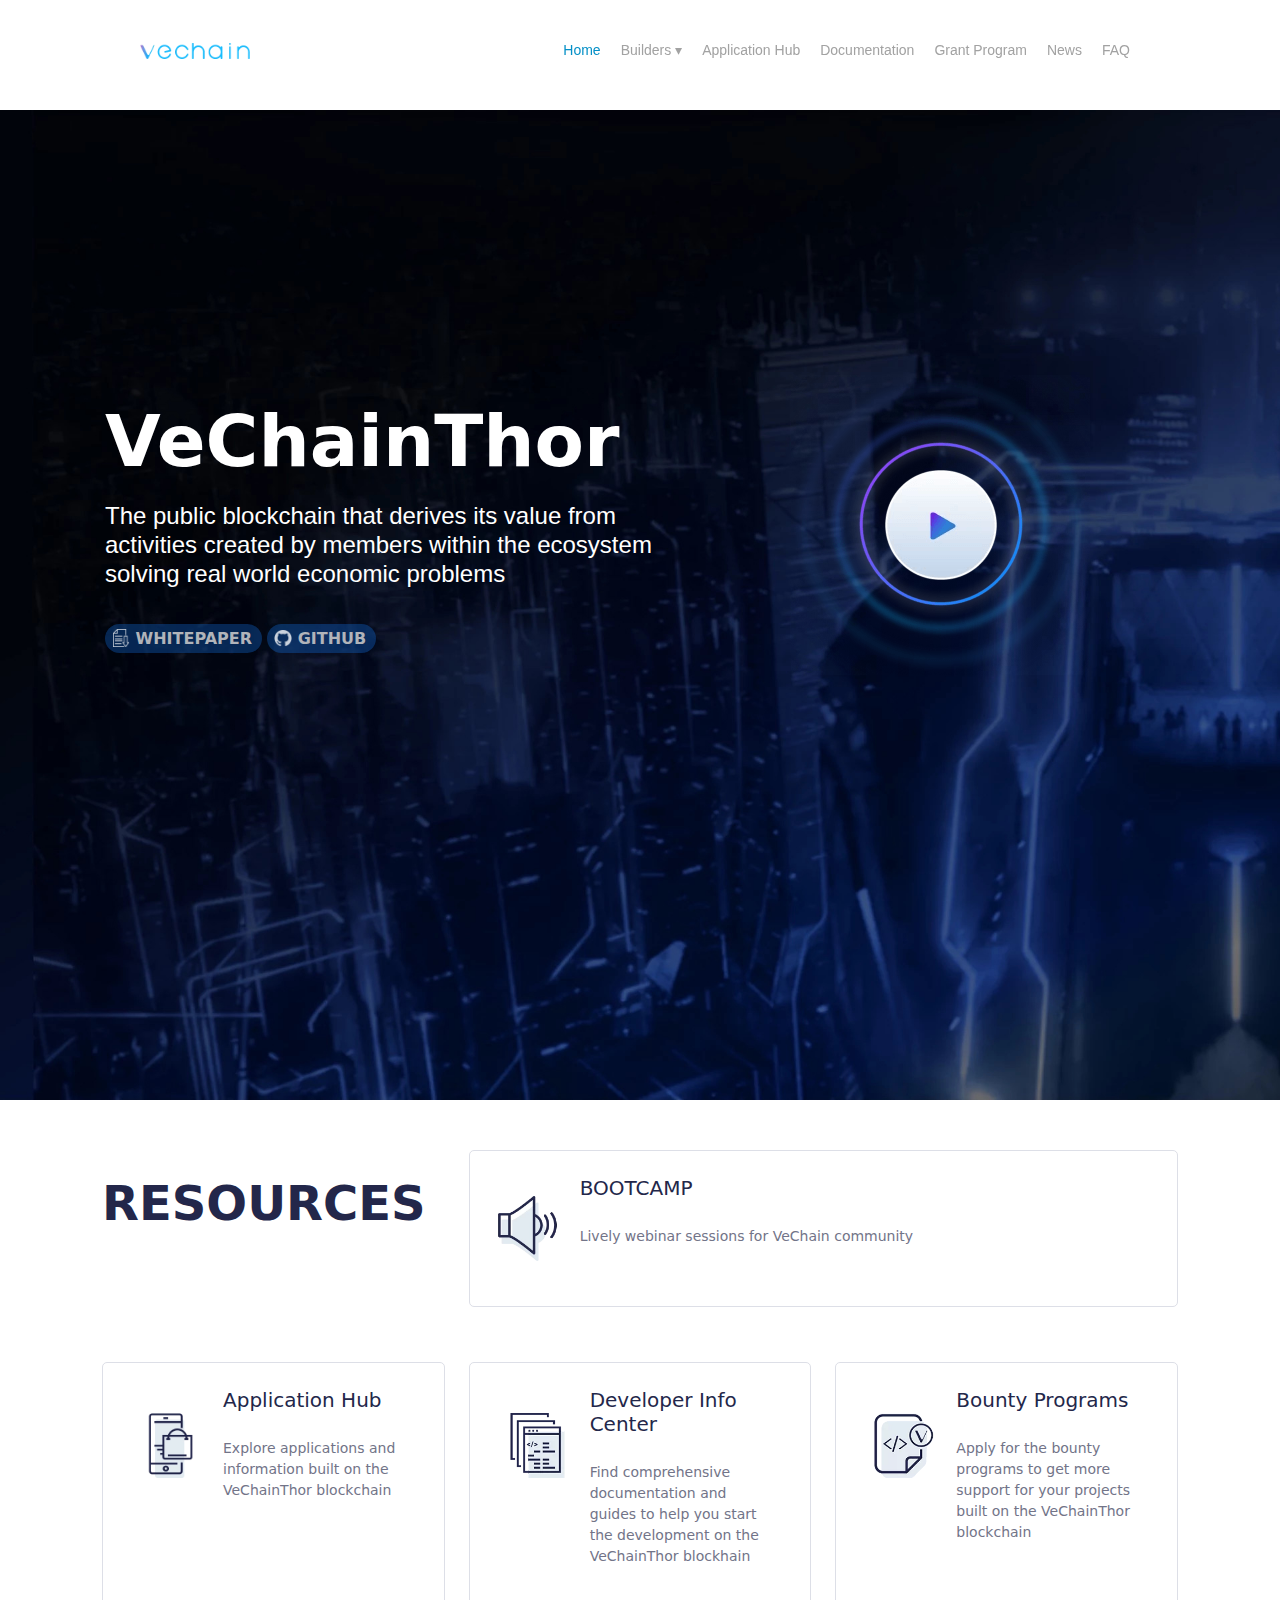
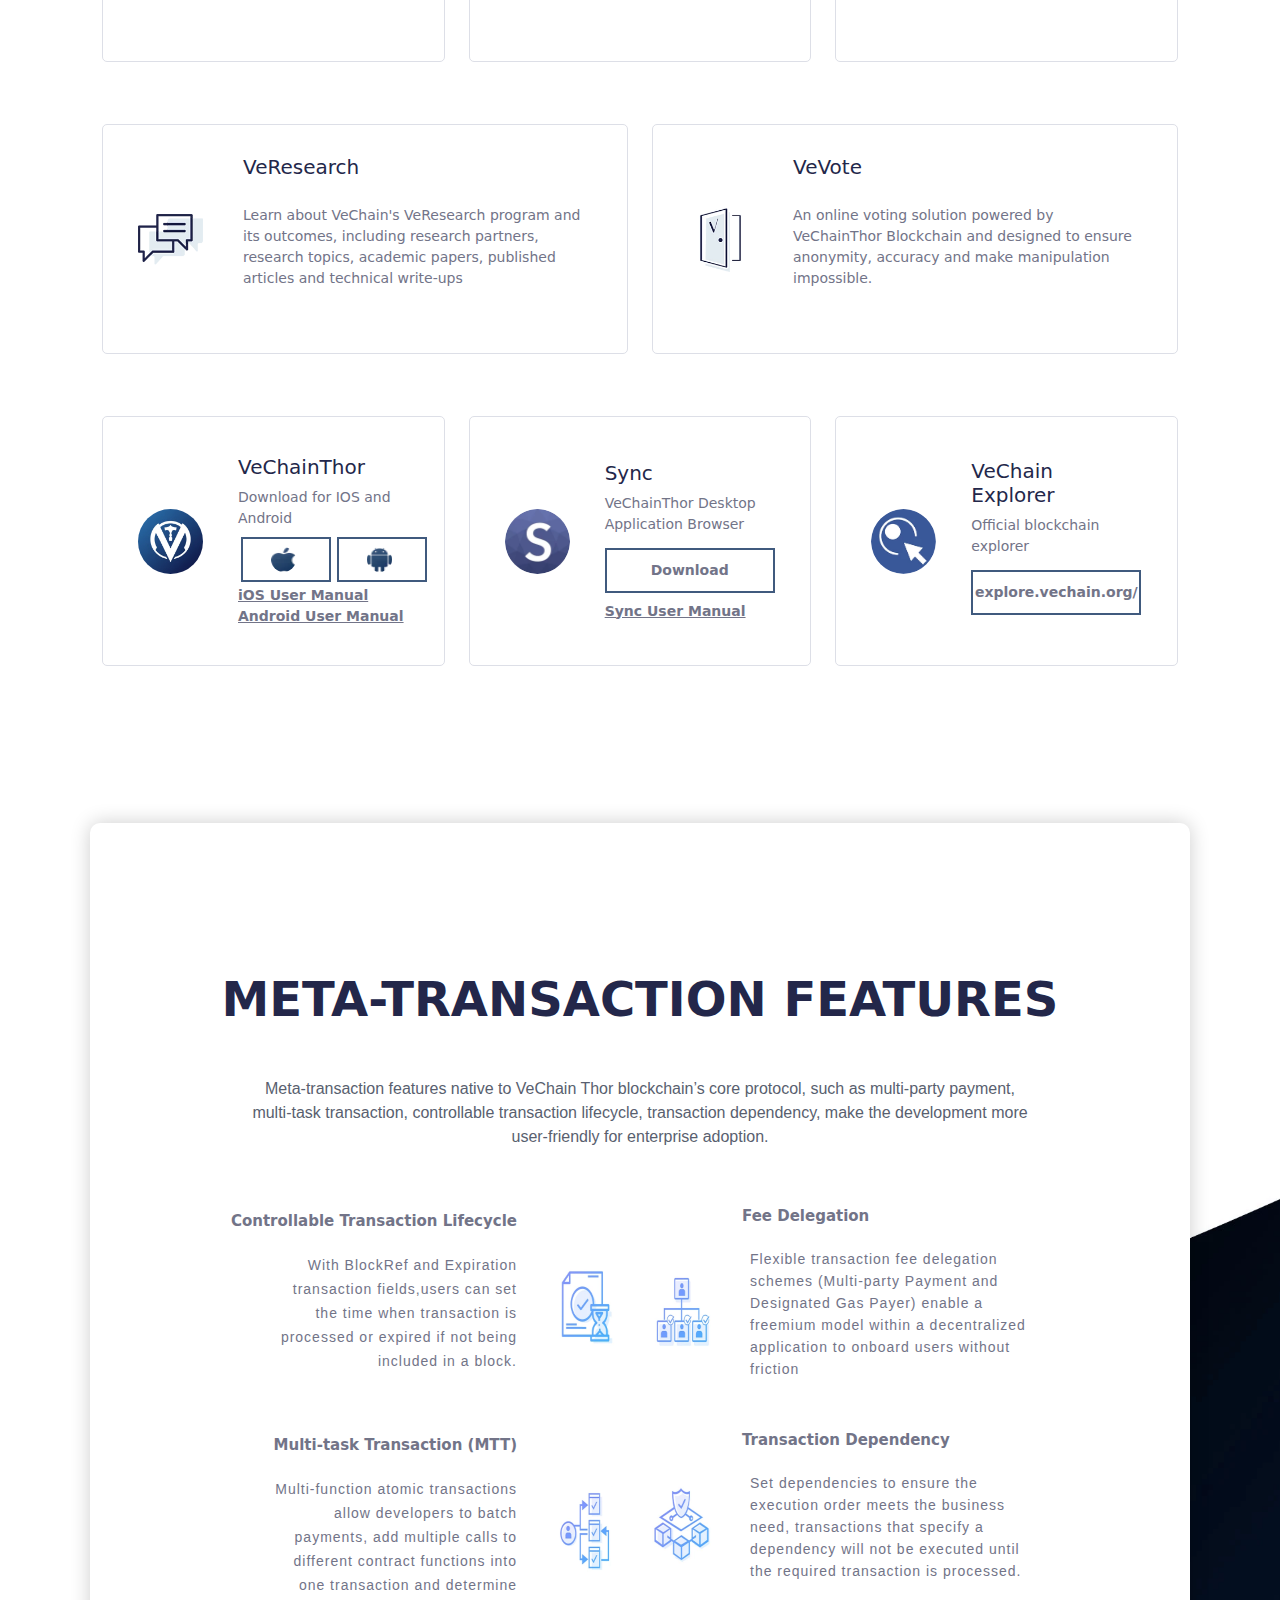
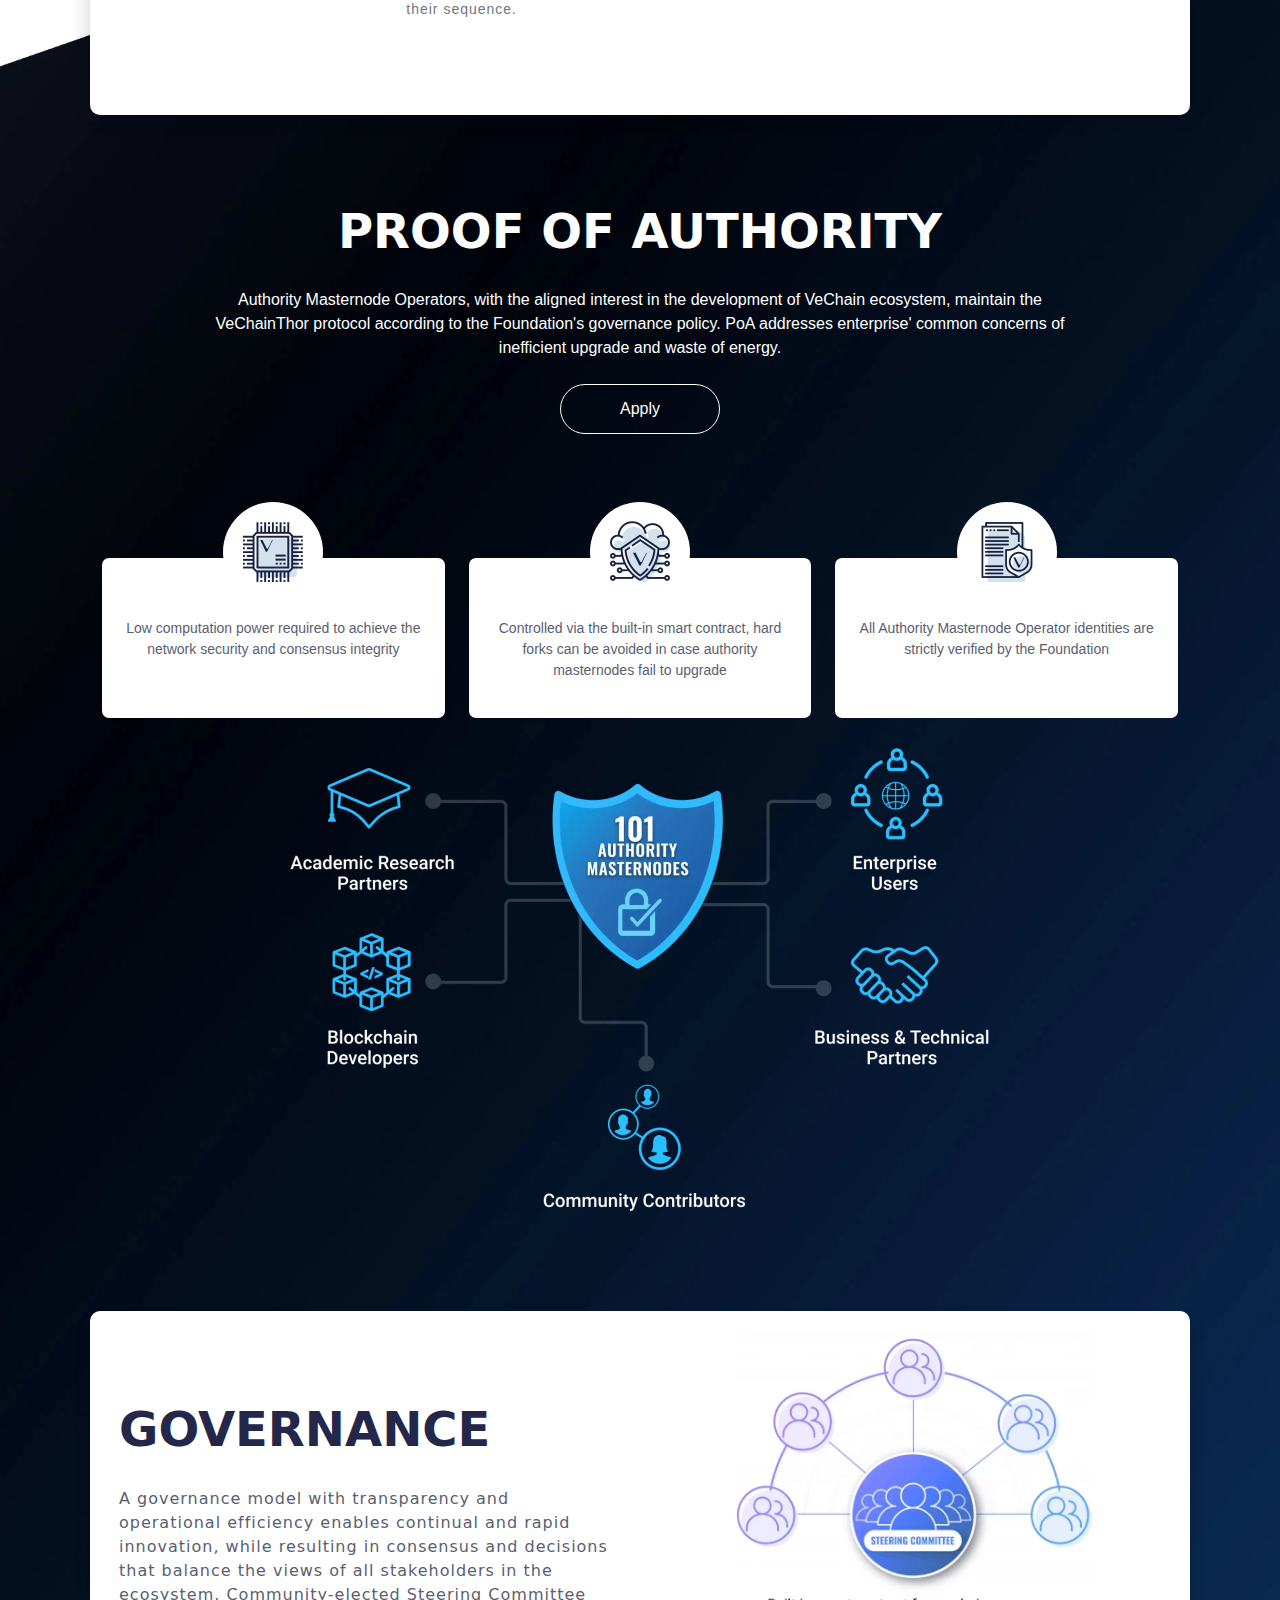
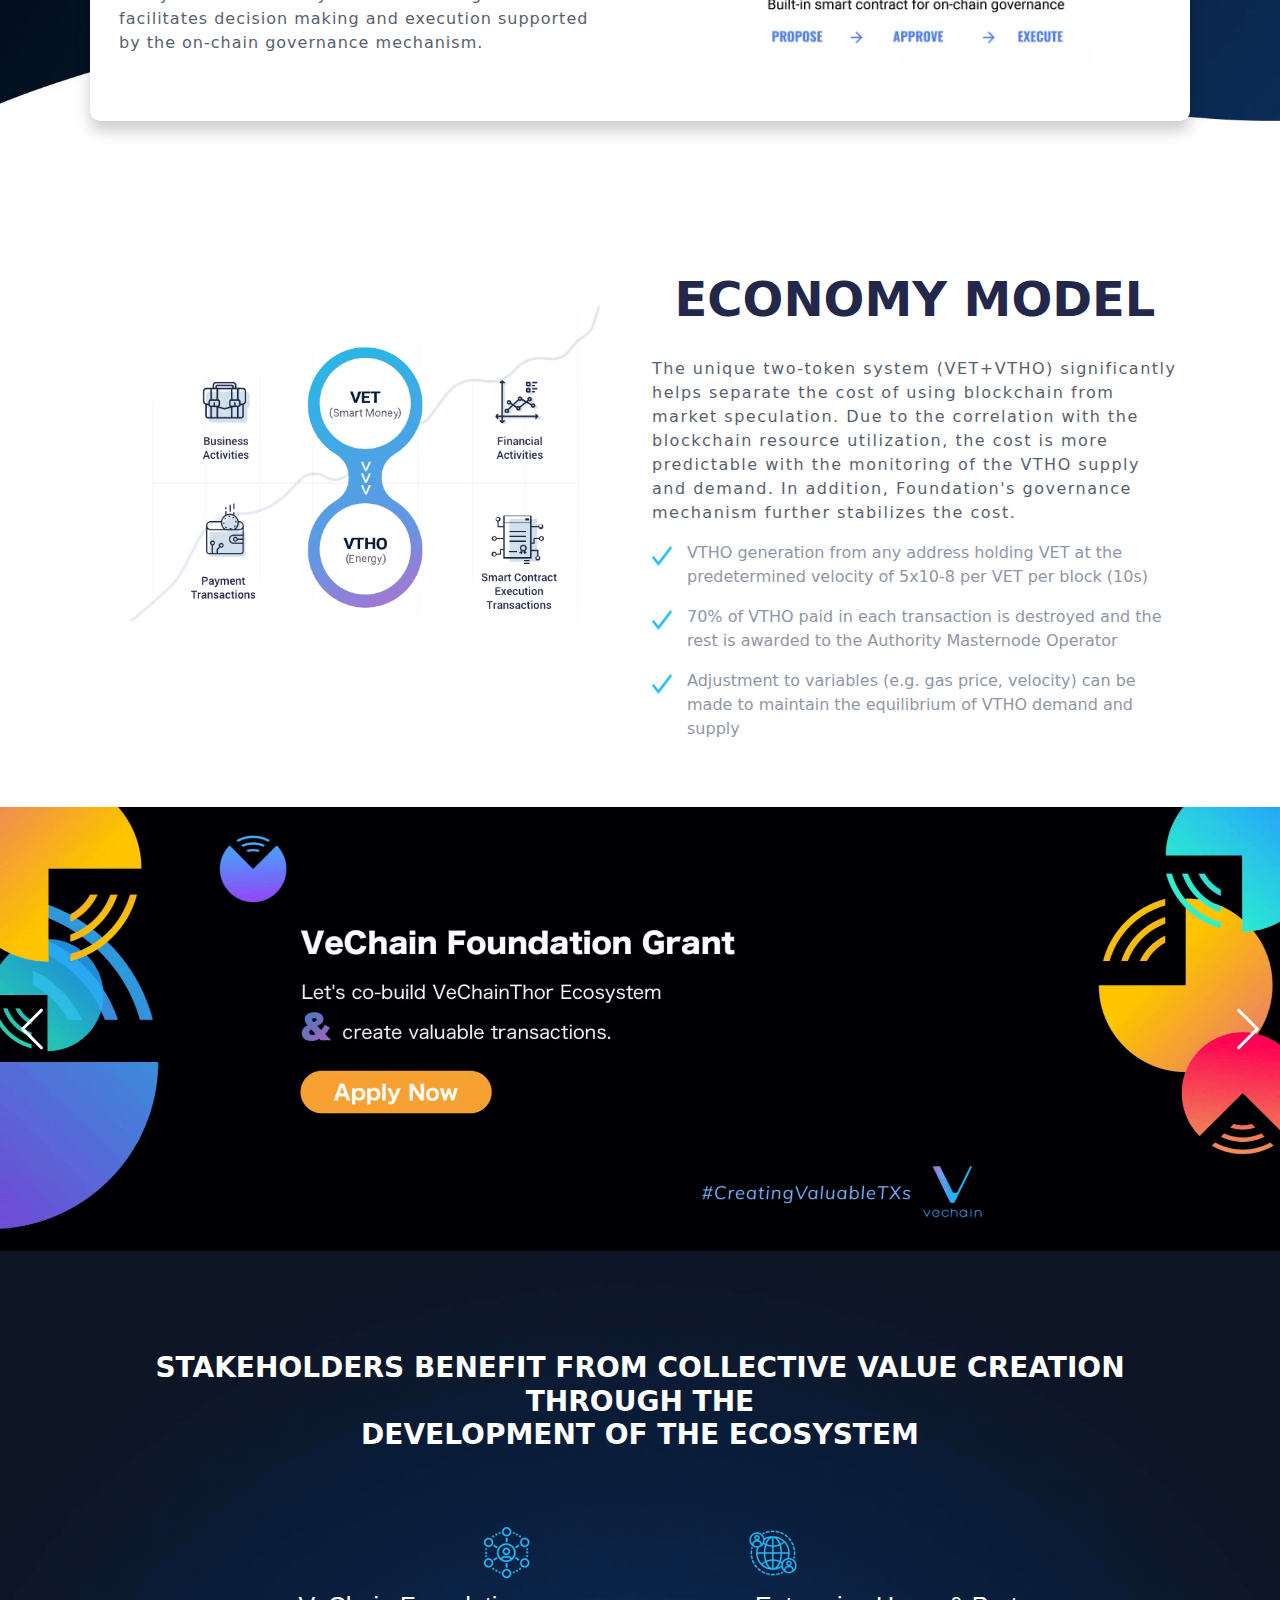
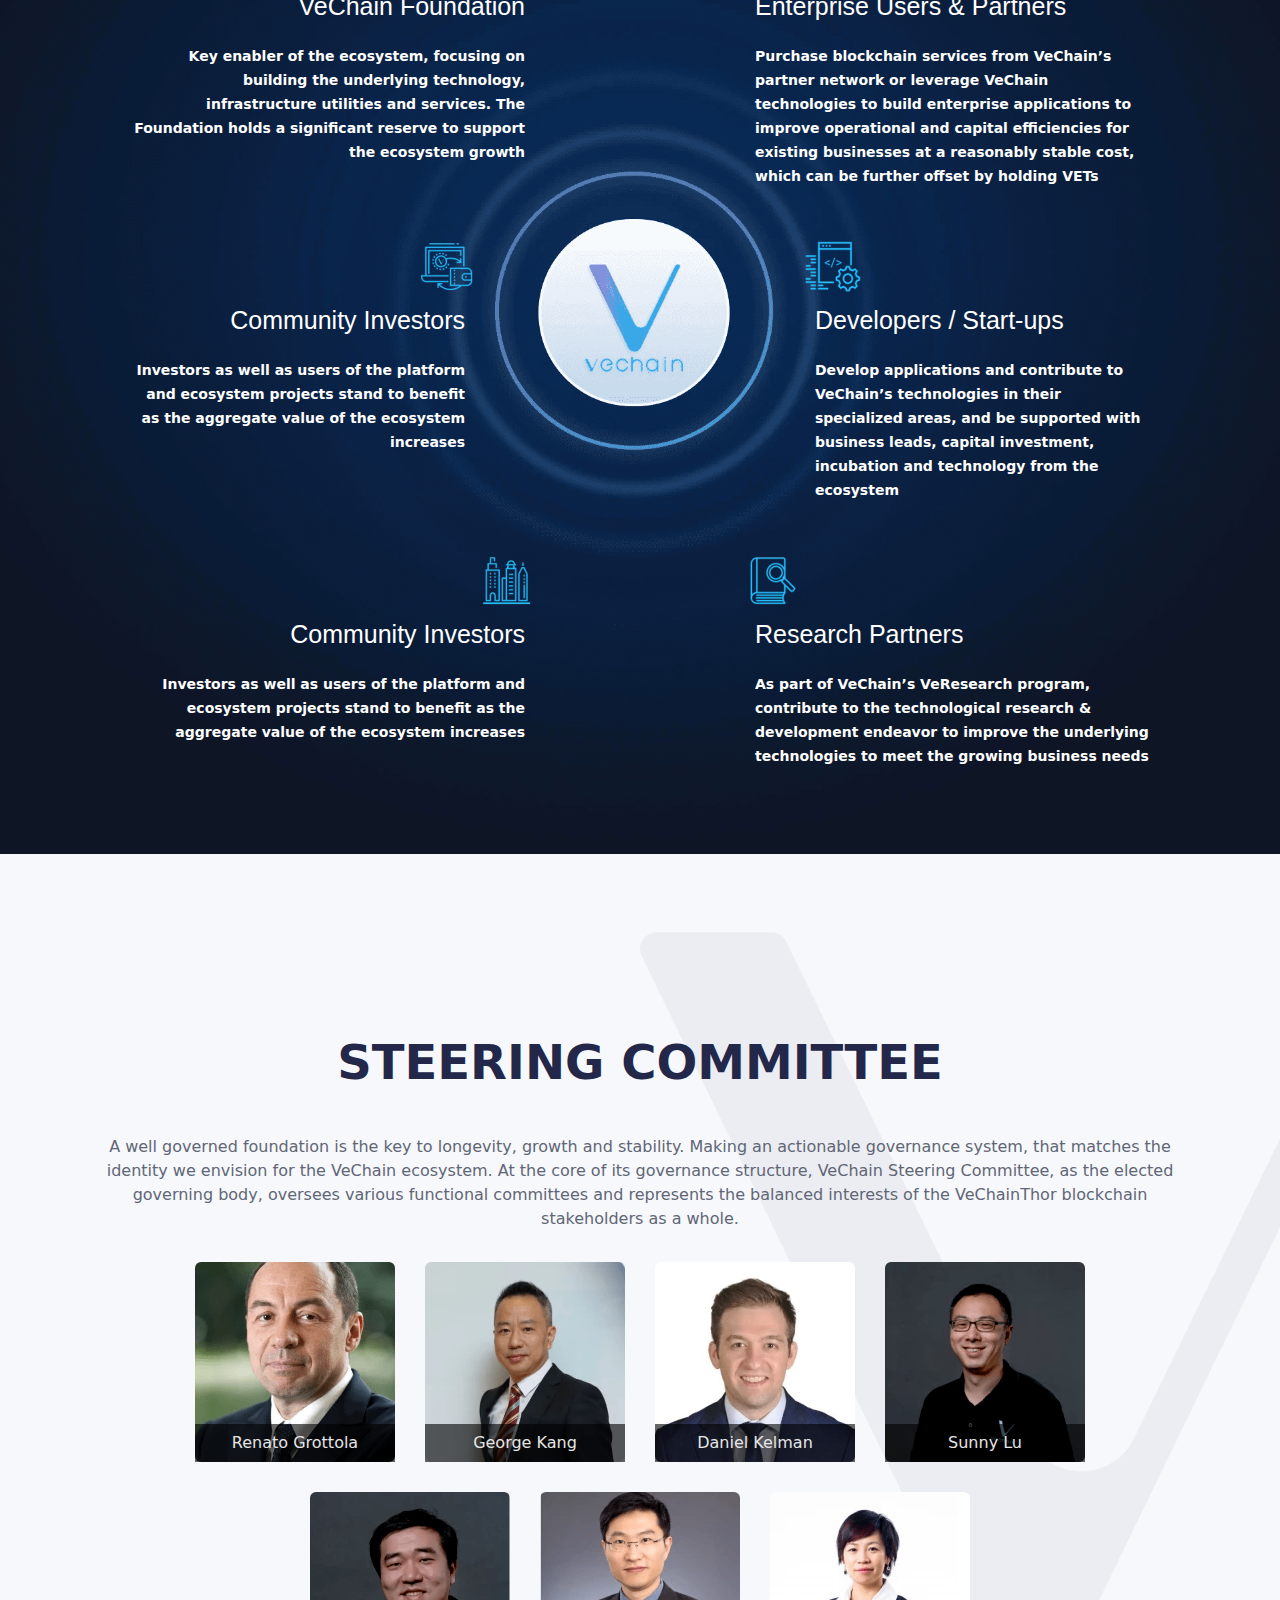
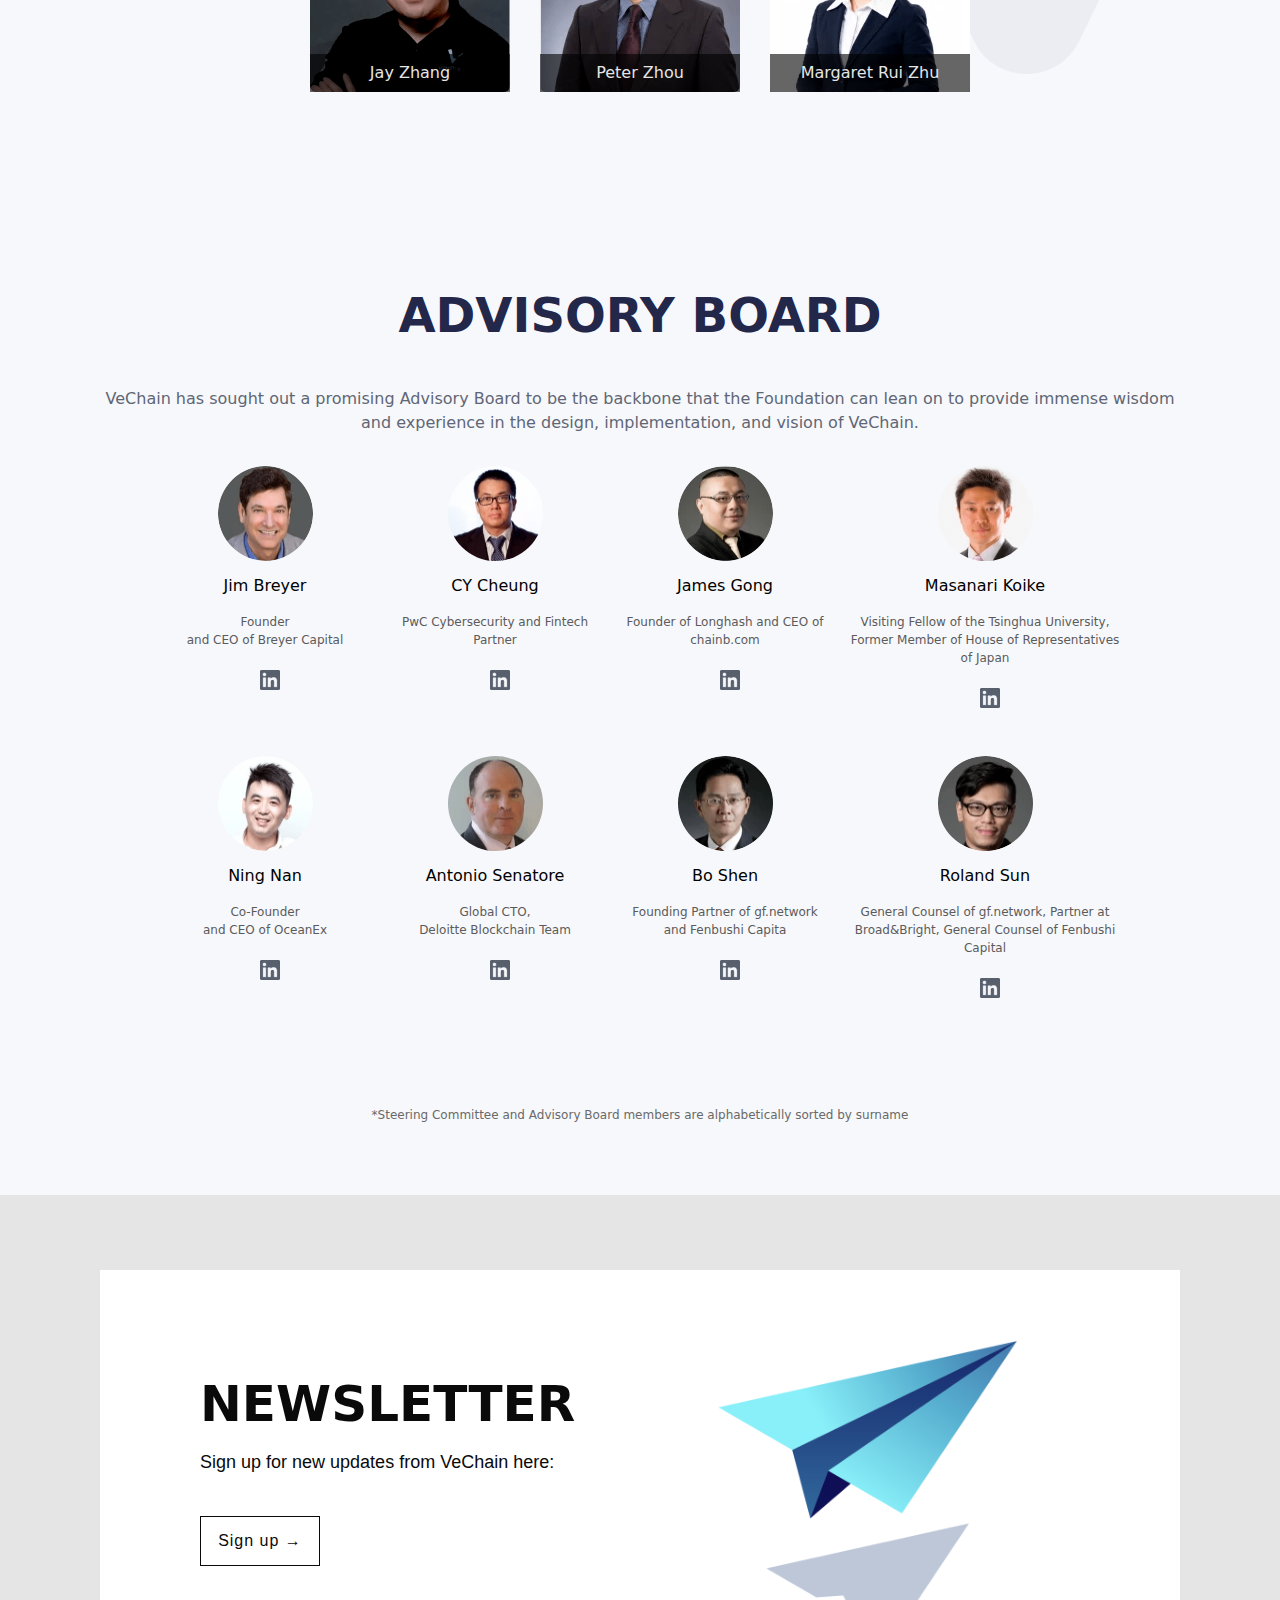
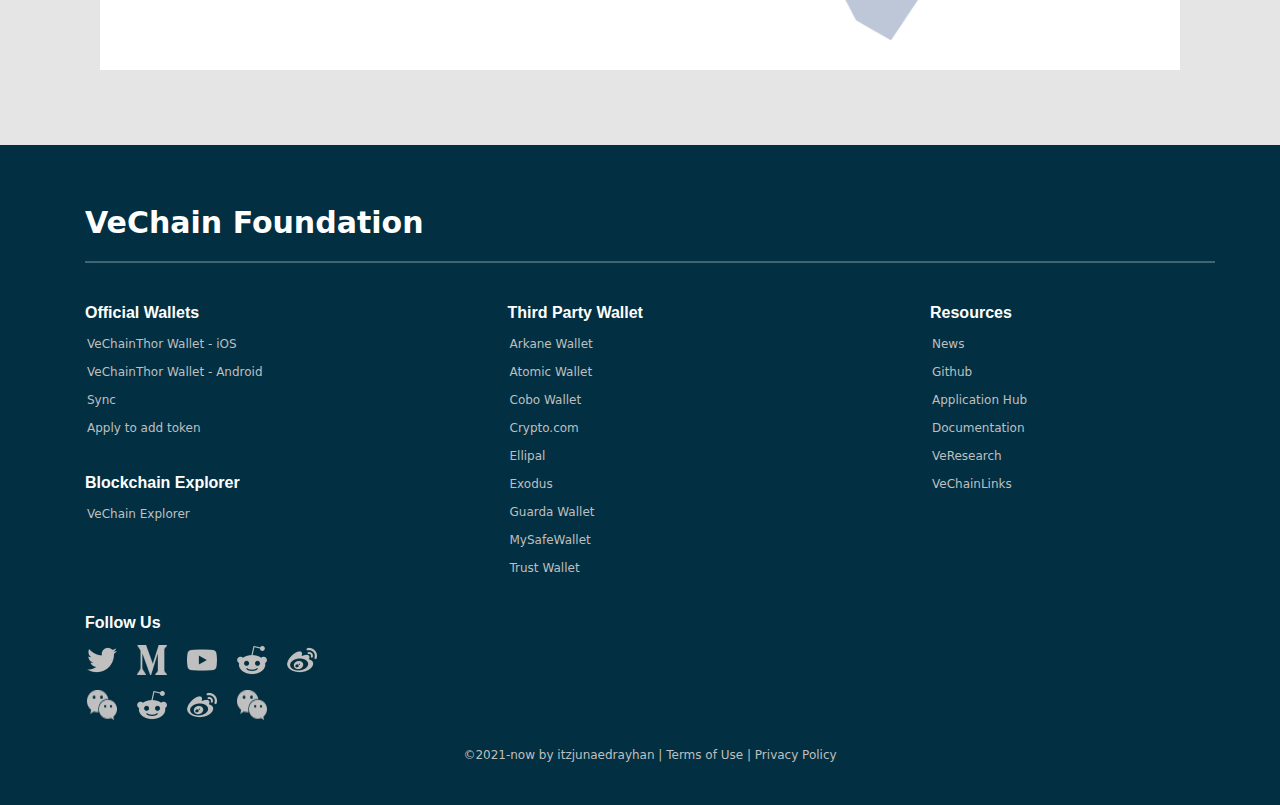
==== index.html @ fb5c81f6 "Home Page Done" ====
<!DOCTYPE html>
<html lang="en">

<head>
    <meta charset="UTF-8">
    <meta http-equiv="X-UA-Compatible" content="IE=edge">
    <meta name="viewport" content="width=device-width, initial-scale=1.0">
    <meta name="author" content="webGenesis">
    <title>VeChainThor Blockchain ｜ Public Blockchain for Business Mass Adoption</title>
    <!-- bootstrap css -->
    <link rel="stylesheet" href="css/bootstrap.min.css">
    <!-- font-awesome -->
    <link rel="stylesheet" href="https://cdnjs.cloudflare.com/ajax/libs/font-awesome/5.15.3/css/all.min.css" />
    <!-- custom css -->
    <link rel="stylesheet" href="css/style.css">
</head>

<body>
    <!-- START HEADER SECTION -->
    <header>
        <nav class="navbar">
            <div class="content">
                <div class="logo">
                    <a href="#"><img src="./images/brand.png" alt=""></a>
                </div>
                <ul class="menu-list">
                    <div class="icon cancel-btn">
                        <i class="fas fa-times"></i>
                    </div>
                    <li><a href="#" class="active">Home</a></li>
                    <li id="drop" style="display: inline-block;"><a
                            href="#">Builders ▾</a><span
                            onclick="myFunction()" id="plusBtn">+</span>
                        <ul class="sub-nav">
                            <li><a href="#">Enterprise</a></li>
                            <li><a href="#">Startup</a></li>
                            <li><a href="#">Community</a></li>
                        </ul>
                    </li>
                    <li><a href="#">Application Hub</a></li>
                    <li><a href="#">Documentation</a></li>
                    <li><a href="#">Grant Program</a></li>
                    <li><a href="#">News</a></li>
                    <li><a href="#">FAQ</a></li>
                </ul>
                <div class="icon menu-btn">
                    <i class="fas fa-bars"></i>
                </div>
            </div>
        </nav>
        <div class="banner"></div>
        <div class="banner-section">
            <div class="banner-wrapper">
                <div class="banner-content">
                    <h1>VeChainThor</h1>
                    <h3>The public blockchain that derives its value from
                        activities created by members within the ecosystem
                        solving real world economic problems
                    </h3>
                    <div class="banner-button">
                        <a href="#"><img src="./images/icons/paper-download.png" alt=""> WHITEPAPER</a>
                        <a href="#"><img src="./images/icons/github.png" alt=""> GITHUB</a>
                    </div>
                </div>
                <div class="player-system">
                    <a href="#">
                        <img src="./images/player.png" alt="">
                    </a>
                </div>
            </div>
        </div>
    </header>
    <!-- END HEADER SECTION -->







    <!-- START RESOURCES SECTION -->
    <section class="resources-section">
        <div class="row first-row" style="margin: 0;">
            <div class="col-lg-4">
                <div class="resources-header">
                    <h1>RESOURCES</h1>
                </div>
            </div>
            <div class="col-lg-8">
               <a href="#">
                <div class="resource-wrapper">
                    <img src="./images/Resources/Bootcamp.png" alt="">
                    <div class="resources-text">
                        <h4>BOOTCAMP</h4>
                        <p>Lively webinar sessions for VeChain community</p>
                    </div>
                </div>
               </a>
            </div>
        </div>

        <div class="row second-row mt-5" style="margin: 0;">
            <div class="col-lg-4 col-md-12">
                <a href="#">
                    <div class="second-row-wrapper">
                        <img src="./images/Resources/Resource-Icon-1.png" alt="">
                        <div class="second-row-text">
                            <h4>Application Hub</h4>
                            <p>Explore applications and information built on the VeChainThor blockchain</p>
                        </div>
                    </div>
                </a>
            </div>

            <div class="col-lg-4 col-md-12">
                <a href="#">
                    <div class="second-row-wrapper">
                        <img src="./images/Resources/Resource-Icon-2.png" alt="">
                        <div class="second-row-text">
                            <h4>Developer Info Center</h4>
                            <p>Find comprehensive documentation and guides to help you start the development on the VeChainThor blockhain</p>
                        </div>
                    </div>
                </a>
            </div>

            <div class="col-lg-4 col-md-12">
                <a href="#">
                    <div class="second-row-wrapper">
                        <img src="./images/Resources/Resource-Icon-3.png" alt="">
                        <div class="second-row-text">
                            <h4>Bounty Programs</h4>
                            <p>Apply for the bounty programs to get more support for your projects built on the VeChainThor blockchain</p>
                        </div>
                    </div>
                </a>
            </div>
        </div>

        <div class="row third-row mt-5" style="margin: 0;">
            <div class="col-lg-6 col-md-12">
                <a href="#">
                    <div class="third-row-wrapper">
                        <img src="./images/Resources/Resource-Icon-4.png" alt="">
                        <div class="third-row-text">
                            <h4>VeResearch</h4>
                            <p>Learn about VeChain's VeResearch program and its outcomes, including research partners, research topics, academic papers, published articles and technical write-ups</p>
                        </div>
                    </div>
                </a>
            </div>

            <div class="col-lg-6 col-md-12">
                <a href="#">
                    <div class="third-row-wrapper">
                        <img src="./images/Resources/Resource-Icon-5.png" alt="">
                        <div class="third-row-text">
                            <h4>VeVote</h4>
                            <p>An online voting solution powered by VeChainThor Blockchain and designed to ensure anonymity, accuracy and make manipulation impossible.</p>
                        </div>
                    </div>
                </a>
            </div>
        </div>
        <div class="row fourth-row mt-5" style="margin: 0;">
            <div class="col-lg-4 col-md-12">
                <div class="fourth-row-wrapper">
                    <img src="./images/Resources/VeChainThor.png" alt="">
                    <div class="fourth-row-text">
                        <h4>VeChainThor</h4>
                        <p>Download for IOS and Android</p>
                        <div class="fourth-row-icons">
                            <a href="#">
                                <img src="./images/Resources/Apple.png" alt="">
                            </a>
                            <a href="#">
                                <img src="./images/Resources/Android.png" alt="">
                            </a>
                        </div>
                        <a href="#">iOS User Manual</a>
                        <a href="#">Android User Manual</a>
                    </div>
                </div>
            </div>
            <div class="col-lg-4 col-md-12">
                <div class="fourth-row-wrapper">
                    <img src="./images/Resources/S.png" alt="">
                    <div class="fourth-row-text">
                        <h4>Sync</h4>
                        <p>VeChainThor Desktop Application Browser</p>
                        <a href="#" class="sync">Download</a>
                        <a href="#">Sync User Manual</a>
                    </div>
                </div>
            </div>
            <div class="col-lg-4 col-md-12">
                <div class="fourth-row-wrapper">
                    <img src="./images/Resources/Teer.png" alt="">
                    <div class="fourth-row-text">
                        <h4>VeChain Explorer</h4>
                        <p>Official blockchain explorer</p>
                        <a href="#" class="sync">explore.vechain.org/</a>
                    </div>
                </div>
            </div>
        </div>
    </section>
    <!-- END RESOURCES SECTION -->








    <!-- START TRANSACTION SECTION -->
    <section class="transaction-section">
        <div class="transaction-wrapper py-5">
            <h1>META-TRANSACTION FEATURES</h1>
            <p>Meta-transaction features native to VeChain Thor blockchain’s core protocol, such as multi-party payment, <br> 
                multi-task transaction, controllable transaction lifecycle, transaction dependency, make the development more <br> 
                user-friendly for enterprise adoption.
            </p>
            <div class="row mt-5" style="margin: 0;">
                <div class="col-md-6">
                    <div class="transaction-first">
                        <img src="./images/Transaction/transaction-1.png" alt="">
                        <div class="transaction-text">
                            <h5>Controllable Transaction Lifecycle</h5>
                            <p>With BlockRef and Expiration transaction 
                                fields,users can set the time when 
                                transaction is processed or expired if not
                                being included in a block.
                            </p>
                        </div>
                    </div>
                </div>
                <div class="col-md-6">
                    <div class="transaction-second">
                        <div class="transaction-image">
                            <img src="./images/Transaction/transaction-2.png" alt="">
                        </div>
                        <div class="transaction-text">
                            <h5>Fee Delegation</h5>
                            <p>Flexible transaction fee delegation schemes
                                (Multi-party Payment and Designated 
                                Gas Payer) enable a freemium model within a 
                                decentralized application to onboard users 
                                without friction
                            </p>
                        </div>
                    </div>
                </div>
                <div class="col-md-6">
                    <div class="transaction-first">
                        <img src="./images/Transaction/transaction-3.png" alt="">
                        <div class="transaction-text">
                            <h5>Multi-task Transaction (MTT)</h5>
                            <p>Multi-function atomic transactions allow 
                                developers to batch payments, add multiple 
                                calls to different contract functions into one 
                                transaction and determine their sequence.
                            </p>
                        </div>
                    </div>
                </div>
                <div class="col-md-6">
                    <div class="transaction-second">
                        <img src="./images/Transaction/transaction-4.png" alt="">
                        <div class="transaction-text">
                            <h5>Transaction Dependency</h5>
                            <p>Set dependencies to ensure the execution 
                                order meets the business need, transactions 
                                that specify a dependency will not be executed 
                                until the required transaction is processed.
                            </p>
                        </div>
                    </div>
                </div>
            </div>
        </div>






        <div class="authority-wrapper my-5">
            <h1>PROOF OF AUTHORITY</h1>
            <p> Authority Masternode Operators, with the aligned interest in the
                development of VeChain ecosystem, maintain the <br> VeChainThor protocol according to the Foundation's governance policy. PoA addresses enterprise' common concerns of <br>
                inefficient upgrade and waste of energy.
            </p>
            <a href="#" class="my-4">Apply</a>
            <div class="row" style="margin: 0;">
                <div class="col-lg-4">
                    <div class="authority">
                        <div class="authority-image">
                            <img src="./images/Authority/Authority-1.png" alt="">
                        </div>
                        <div class="authority-text">
                            <p>
                                Low computation power required to achieve the network security and consensus integrity
                            </p>
                        </div>
                    </div>
                </div>
                <div class="col-lg-4">
                    <div class="authority">
                        <div class="authority-image">
                            <img src="./images/Authority/Authority-2.png" alt="">
                        </div>
                        <div class="authority-text">
                            <p>
                                Controlled via the built-in smart contract, hard forks can be avoided in case authority masternodes fail to upgrade
                            </p>
                        </div>
                    </div>
                </div>
                <div class="col-lg-4">
                    <div class="authority">
                        <div class="authority-image">
                            <img src="./images/Authority/Authority-3.png" alt="">
                        </div>
                        <div class="authority-text">
                            <p>
                                All Authority Masternode Operator identities are strictly verified by the Foundation
                            </p>
                        </div>
                    </div>
                </div>
            </div>
            <div class="authority-background">
                <img src="./images/Authority/Authority.png" alt="">
            </div>
        </div>






        <div class="governance-wrapper">
            <div class="row" style="margin: 0;">
                <div class="col-lg-6">
                    <div class="governance-text">
                        <h1>GOVERNANCE</h1>
                        <p>
                            A governance model with transparency and operational efficiency enables continual and rapid innovation, while resulting in consensus and decisions that balance the views of all stakeholders in the ecosystem. Community-elected Steering Committee facilitates decision making and execution supported by the on-chain governance mechanism.
                        </p>
                    </div>
                </div>
                <div class="col-lg-6">
                    <div class="governance-image">
                        <img src="./images/Transaction/Governance.png" alt="">
                    </div>
                </div>
            </div>
        </div>
    </section>
    <!-- END TRANSACTION SECTION  -->











    <!-- START ECONOMY SECTION  -->
    <section class="economy-section">
        <div class="row" style="margin: 0;">
            <div class="col-lg-6">
                <div class="economy-image">
                    <img src="./images/Economic.png" alt="">
                </div>
            </div>
            <div class="col-lg-6">
                <div class="economy-text">
                    <h1>ECONOMY MODEL</h1>
                    <p>The unique two-token system (VET+VTHO) significantly helps separate the cost of using blockchain from market speculation. Due to the correlation with the blockchain resource utilization, the cost is more predictable with the monitoring of the VTHO supply and demand. In addition, Foundation's governance mechanism further stabilizes the cost.</p>
                </div>
                <div class="economy-options">
                    <div class="option">
                        <img src="./images/icons/Sign.png" alt=""> 
                        <p>VTHO generation from any address holding VET at the predetermined velocity of 5x10-8 per VET per block (10s)</p>
                    </div>
                    <div class="option">
                        <img src="./images/icons/Sign.png" alt=""> 
                        <p>70% of VTHO paid in each transaction is destroyed and the rest is awarded to the Authority Masternode Operator</p>
                    </div>
                    <div class="option">
                        <img src="./images/icons/Sign.png" alt=""> 
                        <p>Adjustment to variables (e.g. gas price, velocity) can be made to maintain the equilibrium of VTHO demand and supply</p>
                    </div>
                </div>
            </div>
        </div>
    </section>
    <!-- END ECONOMY SECTION  -->










    <!--    START CAROUSEL SECTION  -->
    <section class="carousel-section">
        <div id="carouselExampleControls" class="carousel slide" data-bs-ride="carousel">
            <div class="carousel-inner">
              <div class="carousel-item active">
                <img src="./images/Carousel/Carousel-1.png" class="d-block w-100" alt="...">
              </div>
              <div class="carousel-item">
                <img src="./images/Carousel/Carousel-2.png" class="d-block w-100" alt="...">
              </div>
              <div class="carousel-item">
                <img src="./images/Carousel/Carousel-1.png" class="d-block w-100" alt="...">
              </div>
            </div>
            <button class="carousel-control-prev" type="button" data-bs-target="#carouselExampleControls" data-bs-slide="prev">
              <span class="carousel-control-prev-icon" aria-hidden="true"></span>
              <span class="visually-hidden">Previous</span>
            </button>
            <button class="carousel-control-next" type="button" data-bs-target="#carouselExampleControls" data-bs-slide="next">
              <span class="carousel-control-next-icon" aria-hidden="true"></span>
              <span class="visually-hidden">Next</span>
            </button>
          </div>
    </section>
    <!--    END CAROUSEL SECTION  -->







    <!--    START VeChain SECTION  -->
    <section class="vechain-section">
        <div class="vechain-wrapper">
            <h1>STAKEHOLDERS BENEFIT FROM COLLECTIVE VALUE CREATION THROUGH THE <br> 
            DEVELOPMENT OF THE ECOSYSTEM</h1>

            <div class="vechain">
                <div class="vechain-first">
                    <img src="./images/Vechain/veChain-Icon-1.png" alt="">
                    <h4>VeChain Foundation</h4>
                    <p>
                        Key enabler of the ecosystem, focusing on building the underlying technology, infrastructure utilities and services. The Foundation holds a significant reserve to support the ecosystem growth
                    </p>
                </div>
                <div class="vechain-second">
                    <img src="./images/Vechain/veChain-Icon-2.png" alt="">
                    <h4>Enterprise Users & Partners</h4>
                    <p>
                        Purchase blockchain services from VeChain’s partner network or leverage VeChain technologies to build enterprise applications to improve operational and capital efficiencies for existing businesses at a reasonably stable cost, which can be further offset by holding VETs
                    </p>
                </div>
                <div class="vechain-third">
                    <img src="./images/Vechain/veChain-Icon-3.png" alt="">
                    <h4>Community Investors</h4>
                    <p> Investors as well as users of the platform and ecosystem projects stand to benefit as the aggregate value of the ecosystem increases</p>
                </div>
                <div class="vechain-four">
                    <img src="./images/Vechain/veChain-Icon-4.png" alt="">
                    <h4>Developers / Start-ups</h4>
                    <p>
                        Develop applications and contribute to VeChain’s technologies in their specialized areas, and be supported with business leads, capital investment, incubation and technology from the ecosystem
                    </p>
                </div>
                <div class="vechain-five">
                    <img src="./images/Vechain/veChain-Icon-5.png" alt="">
                    <h4>Community Investors</h4>
                    <p>Investors as well as users of the platform and ecosystem projects stand to benefit as the aggregate value of the ecosystem increases</p>
                </div>
                <div class="vechain-six">
                    <img src="./images/Vechain/veChain-Icon-6.png" alt="">
                    <h4>Research Partners</h4>
                    <p>As part of VeChain’s VeResearch program, contribute to the technological research & development endeavor to improve the underlying technologies to meet the growing business needs</p>
                </div>
            </div>
        </div>
    </section>
    <!--    END VeChain SECTION  -->






    <!--    START Committee SECTION  -->
    <section class="committee-section">
        <div class="committee-wrapper">
            <h1>STEERING COMMITTEE</h1>
            <p>
                A well governed foundation is the key to longevity, growth and stability. Making an actionable governance system, that matches the identity we envision for the VeChain ecosystem. At the core of its governance structure, VeChain Steering Committee, as the elected governing body, oversees various functional committees and represents the balanced interests of the VeChainThor blockchain stakeholders as a whole.
            </p>
            <div class="members">
                <div class="member">
                    <a href="#">
                        <img src="./images/Committee/Advisor-member-1.png" alt="1">
                        <p>Renato Grottola</p>
                    </a>
                </div>

                <div class="member">
                    <a href="#">
                        <img src="./images/Committee/Advisor-member-2.png" alt="2">
                        <p>George Kang</p>
                    </a>
                </div>

                <div class="member">
                    <a href="#">
                        <img src="./images/Committee/Advisor-member-3.png" alt="3">
                        <p>Daniel Kelman</p>
                    </a>
                </div>

                <div class="member">
                    <a href="#">
                        <img src="./images/Committee/Advisor-member-4.png" alt="4">
                        <p>Sunny Lu</p>
                    </a>
                </div>

                <div class="member">
                    <a href="#">
                        <img src="./images/Committee/Advisor-member-5.png" alt="5">
                        <p>Jay Zhang</p>
                    </a>
                </div>

                <div class="member">
                    <a href="#">
                        <img src="./images/Committee/Advisor-member-6.png" alt="6">
                        <p>Peter Zhou</p>
                    </a>
                </div>

                <div class="member">
                    <a href="#">
                        <img src="./images/Committee/Advisor-member-7.png" alt="7">
                        <p>Margaret Rui Zhu</p>
                    </a>
                </div>
            </div>
        </div>

        <div class="advisors-wrapper">
            <h1>ADVISORY BOARD</h1>
            <p>VeChain has sought out a promising Advisory Board to be the backbone that the Foundation can lean on to provide immense wisdom and experience in the design, implementation, and vision of VeChain.</p>
            <div class="advisors">
                <div class="advisor">
                    <img src="./images/Committee/Advisor-board-1.png" alt="1">
                    <h5>Jim Breyer</h5>
                    <p>Founder <br> and CEO of Breyer Capital</p>
                    <a href="#"><img src="./images/icons/Linkedin.png" alt=""></a>
                </div>

                <div class="advisor">
                    <img src="./images/Committee/Advisor-board-2.png" alt="2">
                    <h5>CY Cheung</h5>
                    <p>PwC Cybersecurity and Fintech Partner</p>
                    <a href="#"><img src="./images/icons/Linkedin.png" alt=""></a>
                </div>

                <div class="advisor">
                    <img src="./images/Committee/Advisor-board-3.png" alt="3">
                    <h5>James Gong</h5>
                    <p>Founder of Longhash and CEO of chainb.com</p>
                    <a href="#"><img src="./images/icons/Linkedin.png" alt=""></a>
                </div>

                <div class="advisor">
                    <img src="./images/Committee/Advisor-board-4.png" alt="4">
                    <h5>Masanari Koike</h5>
                    <p>Visiting Fellow of the Tsinghua University, Former Member of House of Representatives of Japan</p>
                    <a href="#"><img src="./images/icons/Linkedin.png" alt=""></a>
                </div>

                <div class="advisor">
                    <img src="./images/Committee/Advisor-board-5.png" alt="5">
                    <h5>Ning Nan</h5>
                    <p>Co-Founder <br> and CEO of OceanEx</p>
                    <a href="#"><img src="./images/icons/Linkedin.png" alt=""></a>
                </div>

                <div class="advisor">
                    <img src="./images/Committee/Advisor-board-6.png" alt="6">
                    <h5>Antonio Senatore</h5>
                    <p>Global CTO, <br> Deloitte Blockchain Team</p>
                    <a href="#"><img src="./images/icons/Linkedin.png" alt=""></a>
                </div>

                <div class="advisor">
                    <img src="./images/Committee/Advisor-board-7.png" alt="7">
                    <h5>Bo Shen</h5>
                    <p>Founding Partner of gf.network and Fenbushi Capita</p>
                    <a href="#"><img src="./images/icons/Linkedin.png" alt=""></a>
                </div>

                <div class="advisor">
                    <img src="./images/Committee/Advisor-board-8.png" alt="8">
                    <h5>Roland Sun</h5>
                    <p>General Counsel of gf.network, Partner at Broad&Bright, General Counsel of Fenbushi Capital</p>
                    <a href="#"><img src="./images/icons/Linkedin.png" alt=""></a>
                </div>
            </div>
            <p style="text-align: center; font-size: 12px; color: #696969; padding: 75px 0;">*Steering Committee and Advisory Board members are alphabetically sorted by surname</p>
        </div>
    </section>
    <!--    END Committee SECTION  -->









    <!--    START NEWSLETTER SECTION  -->
    <section class="newsletter-section">
        <div class="newsletter-wrapper">
            <div class="newsletter-text">
                <h1>NEWSLETTER</h1>
                <p>Sign up for new updates from VeChain here:</p>
                <a href="#">Sign up   →</a>
            </div>
            <div class="newsletter-image">
                <img src="./images/Newsletter.png" alt="">
            </div>
        </div>
    </section>
    <!--    END NEWSLETTER SECTION  -->








    <!--    START FOOTER SECTION  -->
    <footer class="footer-section">
        <div class="footer-wrapper">
            <h1>VeChain Foundation</h1>
            <hr>
            <div class="footer-items">
                <div class="footer">
                    <h4>Official Wallets</h4>
                    <ul>
                        <li><a href="#">VeChainThor Wallet - iOS</a></li>
                        <li><a href="#">VeChainThor Wallet - Android</a></li>
                        <li><a href="#">Sync</a></li>
                        <li><a href="#">Apply to add token</a></li>
                    </ul>
                    <h4>Blockchain Explorer</h4>
                    <ul>
                        <li><a href="#">VeChain Explorer</a></li>
                    </ul>
                </div>


                <div class="footer">
                    <h4>Third Party Wallet</h4>
                    <ul>
                        <li><a href="#">Arkane Wallet</a></li>
                        <li><a href="#">Atomic Wallet</a></li>
                        <li><a href="#">Cobo Wallet</a></li>
                        <li><a href="#">Crypto.com</a></li>
                        <li><a href="#">Ellipal</a></li>
                        <li><a href="#">Exodus</a></li>
                        <li><a href="#">Guarda Wallet</a></li>
                        <li><a href="#">MySafeWallet</a></li>
                        <li><a href="#">Trust Wallet</a></li>
                    </ul>
                </div>


                <div class="footer">
                    <h4>Resources</h4>
                    <ul>
                        <li><a href="#">News</a></li>
                        <li><a href="#">Github</a></li>
                        <li><a href="#">Application Hub</a></li>
                        <li><a href="#">Documentation</a></li>
                        <li><a href="#">VeResearch</a></li>
                        <li><a href="#">VeChainLinks</a></li>
                    </ul>
                </div>


                <div class="footer">
                    <h4>Follow Us</h4>
                    <ul class="social-icons">
                        <li><a href="#"><img src="./images/Social/Twitter.png" alt=""></a></li>
                        <li><a href="#"><img src="./images/Social/M-icon.png" alt=""></a></li>
                        <li><a href="#"><img src="./images/Social/YouTube.png" alt=""></a></li>
                        <li><a href="#"><img src="./images/Social/Reddit.png" alt=""></a></li>
                        <li><a href="#"><img src="./images/Social/Weibo.png" alt=""></a></li>
                        <li><a href="#"><img src="./images/Social/Wechat.png" alt=""></a></li>
                        <li><a href="#"><img src="./images/Social/Telegram.png" alt=""></a></li>
                        <li><a href="#"><img src="./images/Social/Telegram new.png" alt=""></a></li>
                        <li><a href="#"><img src="./images/Social/Gitter.png" alt=""></a></li>
                    </ul>
                </div>
            </div>
            <p class="footer-copyright">©2021-now by itzjunaedrayhan | <a href="#">Terms of Use</a> | <a href="#">Privacy Policy</a></p>
        </div>
    </footer>
    <!--    END FOOTER SECTION  -->


    <script>
        const body = document.querySelector("body");
        const navbar = document.querySelector(".navbar");
        const menuBtn = document.querySelector(".menu-btn");
        const cancelBtn = document.querySelector(".cancel-btn");
        const bodyTag = document.getElementsByTagName("header");
        var clicked = false;
        function myFunction() {
            let subNav = document.querySelector(".sub-nav");
            if (clicked) {
                document.getElementById("plusBtn").innerText = "+";
                subNav.style.position = "absolute";
                subNav.style.visibility = "hidden";
                subNav.style.transitionDelay = "1s";
                subNav.style.display = "none";
                document.getElementById("plusBtn").style.top = "40%";
                document.getElementById("plusBtn").style.right = "-120px";
                clicked = false;
            } else {
                document.getElementById("plusBtn").innerText = "-";
                subNav.style.position = "relative";
                subNav.style.visibility = "visible";
                subNav.style.transitionDelay = "1s";
                subNav.style.display = "block";
                document.getElementById("plusBtn").style.top = "20px";
                document.getElementById("plusBtn").style.right = "-95px";
                clicked = true;
            }
        }
        menuBtn.onclick = () => {
            navbar.classList.add("show");
            menuBtn.classList.add("hide");
            body.classList.add("disabled");
            document.getElementById("plusBtn").style.display = "block";
        }
        cancelBtn.onclick = () => {
            body.classList.remove("disabled");
            navbar.classList.remove("show");
            menuBtn.classList.remove("hide");
            document.getElementById("plusBtn").style.display = "none";
        }
        bodyTag.onclick = () => {
            console.log("Allah Mohan")
        }
        window.onscroll = () => {
            this.scrollY > 20 ? navbar.classList.add("sticky") : navbar.classList.remove("sticky");
        }
    </script>

    <!-- jquery Main File -->
    <script src="js/jquery.3.4.1.js"></script>
    <script src="js/bootstrap.js"></script>
</body>

</html>
---- css/style.css ----
@import url('https://fonts.googleapis.com/css2?family=Poppins:wght@200;300;400;500;600;700&display=swap');
* {
    margin: 0;
    padding: 0;
    box-sizing: border-box;
}
a{
    text-decoration: none;
}
header{
    margin: 0;
    padding: 0;
    box-sizing: border-box;
}
.content {
    background: transparent;
    color: black;
    display: flex;
    width: 1000px;
    height: 100px;
    margin: 0 auto;
    display: flex;
    justify-content: center;
    align-items: center;
}
.navbar {
    position: fixed;
    width: 100%;
    z-index: 2;
    transition: all 0.3s ease;
    margin: 0;
    padding: 0;
}
.navbar.sticky {
    background: #fff;
    padding: 0;
    box-shadow: 0px 3px 5px 0px rgba(0, 0, 0, 0.1);
}
.navbar .content {
    display: flex;
    align-items: center;
    justify-content: space-between;
}
.navbar .logo a img {
    height: 16px;
    width: 110px;
}
.navbar .menu-list {
    display: inline-flex;
    margin: 0;
    padding: 0;
    display: flex;
    margin-left: auto;
}
.menu-list li {
    padding: 10px;
    list-style: none;
    font-weight: bold;
}
.menu-list li .active {
    color: #0590c7;
}
.menu-list li a:hover {
    color: #0590c7;
}
.menu-list li a {
    color: #a2a2a2;
    display: block;
    text-decoration: none;
    font: normal normal 14px / 22px "arial", Helvetica, Arial, Verdana, sans-serif;
    transition: all 0.3s ease;
}
.menu-list li a:hover {
    color: #007bff;
}
#drop .sub-nav {
    width: 110px;
    z-index: 200;
    background: #fff;
    color: #a2a2a2;
    position: absolute;
    display: flex;
    flex-wrap: wrap;
    margin: 10px 0;
    padding: 0;
    box-shadow: 0px 0px 1px rgba(0, 0, 0, 0.5);
    font: normal normal 14px / 22px "arial", Helvetica, Arial, Verdana, sans-serif;
    visibility: hidden;
    display: none;
}
#drop {
    position: relative;
}
.sub-nav li a {
    display: block;
    width: 100%;
    padding: 0px;
    font: normal normal 14px / 22px "arial", Helvetica, Arial, Verdana, sans-serif;
}
#drop:hover .sub-nav {
    visibility: visible;
    display: block;
}
#plusBtn {
    position: absolute;
    right: -120px;
    top: 40%;
    font-size: 22px;
    color: #a2a2a2;
    display: none;
}
.banner {
    height: 110px;
}
.icon {
    color: #a2a2a2;
    font-size: 20px;
    cursor: pointer;
    display: none;
    position: absolute;
}
.menu-list .cancel-btn {
    position: absolute;
    right: 30px;
    top: 20px;
}
.banner-section {
    background: url('../images/Home\ Banner.jpg');
    background-repeat: no-repeat;
    background-size: cover;
    color: white;
    height: 110vh;
    display: flex;
    flex-wrap: wrap;
}
.banner-wrapper {
    display: flex;
    justify-content: space-between;
    align-items: center;
    flex-wrap: wrap;
    height: 100%;
    width: 1100px;
    margin: 0 auto;
    padding: 15px;
}
.banner-content {
    max-width: 600px;
    margin-top: -15%;
}
.player-system {
    margin: -15% auto 0 auto;
}
.banner-content h1 {
    font-family: revert;
    font-size: 72px;
    font-weight: bold;
    font-style: normal;
    color: #ffffff;
    padding: 0 0 10px 0;
}
.banner-content h3 {
    font-size: 24px;
    font-family: arial;
    padding-bottom: 30px;
}
.banner-content .banner-button a {
    text-align: center;
    background: rgb(21, 123, 246, 0.3);
    width: 130px;
    padding: 2px 0;
    border-radius: 25px;
    color: #b1b4ba;
    text-decoration: none;
    padding: 5px 10px 5px 0px;
    font-weight: bold;
}
.banner-content .banner-button a img {
    width: 25px;
    height: 25px;
    padding: 2px 0 5px 7px;
}
header.sticky {
    padding: 5px 100px;
}







/*******************************        Resources Section       ******************************/
.resources-section{
    max-width: 1100px;
    margin: 0 auto;
    padding: 50px 0;
}
.resources-section .resources-header h1{
    font-family: revert;
    font-size: 48px;
    font-weight: bold;
    font-style: normal;
    color: #23274a;
    padding: 0 0 5px 0px;
    margin-top: 25px;
}
.resource-wrapper{
    display: flex;
    flex-wrap: nowrap;
    align-items: center;
    border: 0.7px solid rgb(221, 223, 231);
    padding: 25px;
    border-radius: 5px;
}
.resource-wrapper:hover,
.second-row-wrapper:hover,
.third-row-wrapper:hover,
.fourth-row-wrapper:hover{
    box-shadow: 0px 10px 10px rgba(0, 0, 0, 0.2);
}
.resources-section img{
    width: 65px;
    height: 65px;
    margin-right: 20px;
}
.resources-section h4{
    font-size: 20px;
    color: rgb(35,39,74);
}
.resources-section p{
    font-size: 14px;
    padding: 18px 0;
    color: #727488;
    font-weight: 499;
}
.second-row-wrapper{
    width: 100%;
    height: 300px;
    display: flex;
    flex-wrap: nowrap;
    border: 0.7px solid rgb(221, 223, 231);
    padding: 25px 35px;
    border-radius: 5px;
    margin: 7px 0;
}
.second-row-wrapper img{
    margin-top: 25px;
}
.third-row-wrapper{
    width: 100%;
    height: 230px;
    display: flex;
    align-items: center;
    flex-wrap: nowrap;
    border: 0.7px solid rgb(221, 223, 231);
    padding: 25px 35px;
    margin: 7px 0;
    border-radius: 5px;
}
.third-row-wrapper img{
    margin-right: 40px;
}
.fourth-row-wrapper{
    width: 100%;
    height: 250px;
    display: flex;
    align-items: center;
    flex-wrap: nowrap;
    border: 0.7px solid rgb(221, 223, 231);
    padding: 25px 35px;
    border-radius: 5px;
    margin: 7px 0;
}
.fourth-row-wrapper img{
    border-radius: 50%;
    margin-right: 15px;
}
.fourth-row-text p{
    color: rgb(114, 116, 136);
    font-size: 14px;
    background-color: initial;
    word-spacing: normal;
    font-weight: 500;
    margin: 0;
    padding: 0 0 5px 0;
}
.fourth-row-text .fourth-row-icons{
    display: flex;
}
.fourth-row-icons a{
    border: 2px solid rgba(64,90,126,1);
    border-radius: 0;
    height: 45px;
    width: 90px;
    margin: 3px;
    display: flex;
    justify-content: center;
    align-items: center;
}
.fourth-row-text .fourth-row-icons img{
    width: 25px;
    height: 25px;
    margin-left: 10px;
}
.fourth-row-text>a{
    color: #727488;
    font-size: 14px;
    font-weight: 700;
    display: block;
    text-decoration: underline;
}
.fourth-row-text{
    padding-left: 20px;
}
.fourth-row-text .sync{
    width: 170px;
    height: 45px;
    display: flex;
    justify-content: center;
    align-items: center;
    text-decoration: none;
    border: 2px solid rgba(64,90,126,1);
    margin: 8px 0;
}









/*********************************          Transaction Section       *************************/
.transaction-section{
    background-image: url('../images/Transaction/Transaction-bg.png');
    background-size: cover;
    background-repeat: no-repeat;
    height: 100%;
    margin-top: 100px;
}
.transaction-wrapper{
    max-width: 1100px;
    margin: 0 auto;
    background: #fff;
    box-shadow: 0px 0px 20px rgba(0, 0, 0, 0.2);
    border-radius: 10px;
}
.transaction-wrapper h1{
    padding: 100px 0 40px 0;
    text-align: center;
    font-family: revert;
    font-size: 48px;
    font-weight: bold;
    font-style: normal;
    color: #23274a;
    display: block;
    vertical-align: bottom;
}
.transaction-wrapper p{
    color: #595F6F;
    font-size: 16px;
    font-family: Arial, Helvetica, sans-serif;
    text-align: center;
}
.transaction-first{
    width: 100%;
    text-align: right;
    padding: 5px;
    margin: 10px 0;
}
.transaction-first img{
    float: right;
    height: 90px;
    width: 90px;
    margin: 50px 8px 25px 8px;
    padding-left: 30px;
}
.transaction-first h5,
.transaction-second h5{
    font-size: 15px;
    color: #727488;
    font-weight: 700;
}
.transaction-first p{
    width: 70%;
    margin-left: auto;
    font-size: 14px;
    padding: 15px 8px;
    color: #727488;
    text-align: right;
    letter-spacing: 1px;
    line-height: 24px;
}
.transaction-second img{
    float: left;
    height: 90px;
    width: 90px;
    margin-top: 25px;
    margin-bottom: 20px;
    padding-right: 30px;
}
.transaction-second{
    width: 100%;
    text-align: left;
    display: flex;
    align-items: center;
    margin: 10px 0;
}
.transaction-second p{
    width: 70%;
    margin-right: auto;
    font-size: 14px;
    padding: 15px 8px;
    color: #727488;
    text-align: left;
    letter-spacing: 1px;
    line-height: 22px;
}







.authority-wrapper{
    max-width: 1100px;
    margin: 100px auto;
    height: auto;
}
.authority-wrapper h1{
    padding: 40px 0 20px 0;
    text-align: center;
    font-family: revert;
    font-size: 48px;
    font-weight: bold;
    font-style: normal;
    color: #fff;
    display: block;
    vertical-align: bottom;
}
.authority-wrapper p{
    color: #fff;
    font-size: 16px;
    font-family: Arial, Helvetica, sans-serif;
    text-align: center;
}
.authority-wrapper > a{
    display: flex;
    justify-content: center;
    align-items: center;
    margin: 0px auto;
    width: 160px;
    height: 50px;
    border: 1px solid #fff;
    font-family: arial;
    font-size: 16px;
    background-color: transparent;
    color: rgb(255, 255, 255);
    border-radius: 25px;
}
.authority-wrapper .authority{
    position: relative;
    background-color: rgb(255, 255, 255);
    margin-top: 100px;
    margin-bottom: 30px;
    border-radius: 7px;
    min-height: 160px;
}
.authority-wrapper .authority .authority-image{
    height: 100px;
    width: 100px;
    position: absolute;
    top: -35%;
    left: 50%;
    transform: translateX(-50%);
}
.authority-image img{
    height: 100%;
    width: 100%;
    border-radius: 50%;
}
.authority-wrapper .authority-text p{
    font-size: 14px;
    color: rgb(89, 95, 111);
    padding: 60px 15px 0 15px;
    text-align: center;
}
.authority-background{
    max-width: 700px;
    max-height: 720px;
    margin: 0px auto;
}
.authority-background img{
    height: 100%;
    width: 100%;
}




.governance-wrapper{
    max-width: 1100px;
    min-height: 410px;
    margin: 100px auto 110px auto;
    background: #fff;
    border-radius: 10px;
    box-shadow: 0px 10px 15px rgba(0, 0, 0, 0.2);
    display: flex;
    justify-content: center;
    align-items: center;
}
.governance-wrapper .governance-text{
    height: 100%;
    width: 100%;
    display: flex;
    flex-direction: column;
    justify-content: center;
    align-items: flex-start;
    padding: 17px;
}
.governance-text h1{
    padding: 40px 0 20px 0;
    text-align: center;
    font-family: revert;
    font-size: 48px;
    font-weight: bold;
    font-style: normal;
    color: #23274a;
    display: block;
    vertical-align: bottom;
}
.governance-text p{
    color: #595F6F;
    font-size: 16px;
    font-weight: 400;
    letter-spacing: 1px;
    line-height: 24px;
    text-align: left;
}
.governance-image{
    max-width: 360px;
    margin: 0 auto 40px auto;
}
.governance-image img{
    height: 100%;
    width: 100%;
}












/*********************************          Economy Section       *************************/
.economy-section{
    max-width: 1100px;
    margin: 0px auto 50px auto;
}
.economy-section .economy-image{
    max-width: 470px;
    max-height: 500px;
    margin: 30px auto 0 auto;
}
.economy-section .economy-image img{
    height: 100%;
    width: 100%;
}
.economy-text h1{
    padding: 40px 0 20px 0;
    text-align: center;
    font-family: revert;
    font-size: 48px;
    font-weight: bold;
    font-style: normal;
    color: #23274a;
    display: block;
    vertical-align: bottom;   
}
.economy-text p{
    color: #595F6F;
    font-size: 16px;
    font-weight: 400;
    letter-spacing: 1.5px;
    line-height: 24px;
    text-align: left;
}
.option{
    display: inline-flex;
    align-items: flex-start;
}
.option img{
    width: 20px;
    height: 20px;
    margin-right: 15px;
    margin-top: 5px;
}
.option p{
    color: #8f96a8;
    font-size: 16px;
    font-weight: normal;
}






/*********************************          Carousel Section       *************************/
.carousel-section{
    overflow: hidden !important;
}
.carousel-control-next, .carousel-control-prev {
    opacity: 1 !important;
    background: transparent !important;
    border: none !important;
    outline: none !important;
}
.carousel-control-next-icon, .carousel-control-prev-icon {
    opacity: 1 !important;
    height: 50px !important;
    width: 50px !important;
}
.carousel-control-prev {
    left: -5% !important;
}
.carousel-control-next {
    right: -5% !important;
}







/*********************************          VeChain Section       *************************/
.vechain-section{
    background-image: url('../images/Vechain/veChain-bg.png');
    background-repeat: no-repeat;
    background-size: cover;
    min-height: 100vh;
    background-position: center center;
}
.vechain-wrapper{
    max-width: 1100px;
    margin: 0 auto;
    padding: 50px 15px;
    color: #fff;
}
.vechain-wrapper h1{
    font-size: 28px;
    font-family: revert;
    font-weight: bold;
    font-style: normal;
    text-align: center;
    padding: 50px 0;
}
.vechain{
    max-width: 1100px;
    display: flex;
    justify-content: space-between;
    flex-wrap: wrap;
}
.vechain h4{
    font-size: 25px;
    color: #fff;
    font-family: Arial, Helvetica, sans-serif;
    padding: 10px;
}
.vechain p{
    font-size: 14px;
    color: #fff;
    font-weight: normal;
    padding: 5px 10px;
    line-height: 24px;
    font-weight: 600;
}
.vechain-first{
    width: 415px;
    text-align: right;
    margin: 15px;
}
.vechain-second{
    width: 415px;
    text-align: left;
    margin: 15px;
}
.vechain-third{
    width: 355px;
    text-align: right;
    margin: 15px;
}
.vechain-four{
    width: 355px;
    text-align: left;
    margin: 15px;
}
.vechain-five{
    width: 415px;
    text-align: right;
    margin: 15px;
}
.vechain-six{
    width: 415px;
    text-align: left;
    margin: 15px;
}








/*********************************          Committee Section       *************************/
.committee-section{
    background-image: url('../images/Committee/Advisor-bg.png');
    background-repeat: no-repeat;
    background-size: 50% auto;
    background-attachment: scroll;
    background-position: right top;
    background-color: #F7F8FB;
}
.committee-section h1{
    font-family: revert;
    font-size: 48px;
    font-weight: bold;
    font-style: normal;
    color: #23274a;
    display: block;
    padding: 180px 0 35px 0;
    text-align: center;
}
.committee-section p{
    color: rgb(96, 102, 117);
    font-size: 16px;
    text-align: center;
    font-weight: 500;
}
.committee-wrapper{
    max-width: 1100px;
    margin: 0 auto;
}
.members{
    display: flex;
    justify-content: center;
    align-items: center;
    flex-wrap: wrap;
}
.member{
    width: 200px;
    height: 200px;
    position: relative;
    margin: 15px;
    border-radius: 6px;
}
.member img{
    height: 100%;
    width: 100%;
    border-radius: 6px;
}
.member p{
    position: absolute;
    bottom: 0px;
    text-align: center;
    width: 100%;
    margin: 0 auto;
    background: rgba(0, 0, 0, 0.6);
    padding: 7px 0px;
    color: #e5e5e5;
}
.advisors-wrapper{
    max-width: 1100px;
    margin: 0 auto;
}
.advisors{
    display: flex;
    justify-content: center;
    align-content: center;
    flex-wrap: wrap;
}
.advisor{
    width: 210px;
    height: 270px;
    text-align: center;
    margin: 10px;
}
.advisor:nth-child(4),
.advisor:nth-child(8){
    width: 270px;
}
.advisor img{
    width: 95px;
    height: 95px;
    border-radius: 50%;
    margin: 5px;
}
.advisor a{
    display: block;
    height: 20px;
    width: 20px;
    margin: 10px auto;
}
.advisor a img{
    height: 100%;
    width: 100%;
    border-radius: 0%;
}
.advisor h5{
    font-size: 16px;
    color: #000;
    padding: 10px 5px;
}
.advisor p{
    font-size: 12px;
    color: #5B5B5B;
}











/*********************************         Newsletter Section       *************************/
.newsletter-section{
    background-color: #e5e5e5;
    width: 100%;
    margin-top: -20px;
    padding: 75px 100px;
}
.newsletter-wrapper{
    position: relative;
    max-width: 1140px;
    max-height: 400px;
    margin: 0px auto;
    display: flex;
    justify-content: space-between;
    align-items: center;
    background-color: #fff;
    padding: 30px 0px;
}
.newsletter-wrapper .newsletter-text{
    padding: 0px 10px 0px 100px;
}
.newsletter-wrapper .newsletter-text h1{
    font-family: revert;
    font-size: 50px;
    font-weight: bold;
    font-style: normal;
    color: #0a0a0a;
}
.newsletter-wrapper .newsletter-text p{
    font-family: arial;
    font-size: 18px;
    font-weight: normal;
    font-style: normal;
    color: #0a0a0a;
    margin: 15px 0px 40px 0px;
}
.newsletter-wrapper .newsletter-image{
    width: 570px;
    height: 400px;
    padding-top: 70px;
    margin-right: -10%;
}
.newsletter-image img{
    height: 300px;
    width: 300px;
}
.newsletter-text a{
    display: flex;
    justify-content: center;
    align-items: center;
    max-width: 120px;
    height: 50px;
    border: 1px solid rgb(10, 10, 10);
    font-family: arial;
    letter-spacing: 1px;
    background-color: transparent;
    color: rgb(10, 10, 10);
}







/*********************************          Responsive Design       *************************/
.footer-section{
    background-color: #023042;
    color: #fff;
}
.footer-wrapper{
    max-width: 1150px;
    margin: 0 auto;
    padding: 60px 0 25px 20px;
}
.footer-wrapper h1{
    font-size: 30px;
    font-family: revert;
    font-weight: 600;
}
.footer-wrapper hr{
    height: 1.5px;
    color: #fff;
    margin: 20px 0 25px 0;
}
.footer-items{
    display: flex;
    justify-content: space-between;
    align-items: flex-start;
    flex-wrap: wrap;
}
.footer{
    width: 285px;
    display: flex;
    flex-direction: column;
    flex-wrap: nowrap;
    justify-content: flex-start;
}
.footer h4{
    font-family: arial;
    font-size: 16px;
    font-weight: bold;
    color: #ffffff;
    padding: 15px 0 0 0;
}
.footer-items .footer ul li{
    list-style: none;
}
.footer-items .footer ul li a{
    display: block;
    font-size: 12px;
    color: #BFBFBF;
    padding: 5px 0;
    margin-left: -30px;
}
.social-icons li {
    display: inline-block;
    width: 20px;
    height: 20px;
    margin-right: 25px;
    margin-bottom: 25px;
}
.social-icons li a img{
    width: 30px;
    height: 30px;
}
.footer-copyright{
    font-size: 12px;
    color: #BFBFBF;
    text-align: center;
    display: block;
}
.footer-copyright a{
    color: #BFBFBF;
    display: inline-block;
}





/*********************************          Responsive Design       *************************/
@media (max-width: 1230px) {
    .content {
        padding: 0 60px;
    }
}

@media (max-width: 1100px) {
    .content {
        padding: 0 40px;
    }
    .banner-content {
        margin-left: 15px;
    }
}

@media (max-width: 930px) {
    .banner {
        height: 65px;
    }
    .content {
        padding: 0 30px;
        height: 60px;
    }
    .content .logo img {
        position: absolute;
        left: 50%;
        transform: translateX(-50%);
        top: 45%;
    }
    .banner-wrapper {
        width: 100%;
    }
    .banner-content {
        width: 100%;
        margin: 5% auto 3% auto;
    }
    .player-system a img {
        display: block;
        width: 100%;
    }
    #drop .sub-nav {
        width: 110px;
        z-index: 200;
        color: #a2a2a2;
        background: transparent;
        position: absolute;
        display: flex;
        flex-wrap: wrap;
        margin: 10px 0;
        padding: 0 30px;
        box-shadow: 0px 0px 1px rgba(0, 0, 0, 0);
        font: normal normal 14px / 22px "arial", Helvetica, Arial, Verdana, sans-serif;
        visibility: hidden;
        transition: all 0.5s ease;
    }
    .vechain{
        display: flex;
        justify-content: center;
        align-items: center;
    }
    .vechain img{
        width: 60px;
        margin: 0 auto;
    }
    .vechain-third p,
    .vechain-third h4{
        color: #23274a;
        font-weight: bold;
    }
    .newsletter-wrapper{
        justify-content: center;
    }
    .newsletter-wrapper .newsletter-image{
        display: none;
    }
}

@media (max-width: 868px) {
    body.disabled {
        overflow: hidden;
    }
    .icon {
        display: block;
    }
    .icon.hide {
        display: none;
    }
    .navbar .menu-list {
        position: fixed;
        height: 120vh;
        width: 100%;
        max-width: 400px;
        left: -100%;
        top: 0px;
        display: block;
        padding: 40px 0;
        text-align: center;
        background: #222;
        transition: all 0.3s ease;
    }
    .navbar.show .menu-list {
        left: 0%;
    }
    .menu-list li {
        padding: 5px;
        list-style: none;
        font-weight: bold;
    }
    .menu-list li .active {
        color: #0590c7;
    }
    .menu-list li a:hover {
        color: #0590c7;
    }
    .menu-list li a {
        color: #a2a2a2;
        margin-top: 20px;
        display: block;
        text-decoration: none;
        font: normal normal 14px / 22px "arial", Helvetica, Arial, Verdana, sans-serif;
        transition: 0.6s cubic-bezier(0.68, -0.55, 0.265, 1.55);
    }
    .menu-list li a:hover {
        color: #007bff;
    }
    .navbar.show .menu-list li a {
        margin-left: 0px;
    }
    .resources-section .resources-header h1{
        font-size: 36px;
    }
    .resource-wrapper,
    .second-row-wrapper,
    .fourth-row-wrapper{
        height: 200px;
    }
    .fourth-row-icons a {
        width: 70px;
        height: 35px;
    }
    .fourth-row-text .sync {
        width: 140px;
    }
    .advisor:nth-child(4),
    .advisor:nth-child(8){
        width: 210px;
    }
    .transaction-section{
        padding: 15px;
    }
    .transaction-wrapper h1{
        font-size: 25px;
        padding: 100px 0px 10px 0px;
    }
    .transaction-wrapper p{
        font-size: 16px;
        text-align: justify;
        padding: 15px;
    }
    .transaction-first{
        display: flex;
        justify-content: center;
        align-items: center;
    }
    .transaction-image{
        width: 100%;
        display: block;
        margin: 0 auto;
    }
    .transaction-first img{
        float: none;
        clear: both;
    }
    .transaction-first img,
    .transaction-second img{
        width: 70px;
        height: 70px;
        padding: 0;
    }
    .transaction-first p,
    .transaction-second p{
        width: 100%;
        font-size: 12px;
    }
    .transaction-first h5,
    .transaction-second h5{
        text-align: left;
        padding-left: 5px;
    }
    .authority-wrapper h1,
    .governance-text h1,
    .economy-text h1,
    .newsletter-wrapper .newsletter-text h1{
        font-size: 25px;
        padding: 40px 0px 10px 0px;
    }
    .authority-wrapper p,
    .economy-text p,
    .newsletter-wrapper .newsletter-text p{
        font-size: 16px;
        text-align: justify;
        padding: 15px;
    }
    .vechain-wrapper h1{
        font-size: 18px;
    }
    .newsletter-section{
        padding: 45px 60px;
    }
    .newsletter-wrapper .newsletter-text{
        padding: 0px 10px 0px 40px;
        text-align: center;
    }
}

@media (max-width: 580px) {
    .banner-content{
        padding: 0 15px;
    }
    .banner-content h1 {
        font-size: 50px;
    }
    .banner-content h3 {
        font-size: 15px;
        text-align: justify;
    }
    .resource-wrapper,
    .second-row-wrapper,
    .third-row-wrapper{
        height: 230px;
        padding: 30px 10px;
    }
    .governance-text p,
    .economy-text p,
    .option p{
        font-size: 14px;
    }
    .carousel-control-next-icon, .carousel-control-prev-icon {
        height: 20px !important;
        width: 20px !important;
    }
    .newsletter-section{
        padding: 30px 50px;
    }
    .newsletter-wrapper .newsletter-text{
        padding: 0px 10px 0px 25px;
    }
    .newsletter-text a{
        margin: 0 auto;
    }
}

@media (max-width: 380px) {
    .banner-content{
        padding: 0 15px;
    }
    .banner-content h1 {
        font-size: 38px;
    }
    .banner-content h3 {
        font-size: 14px;
        text-align: justify;
    }
    .newsletter-section{
        padding: 10px 20px;
    }
    .newsletter-wrapper .newsletter-text{
        padding: 0px 10px 0px 20px;
    }
}
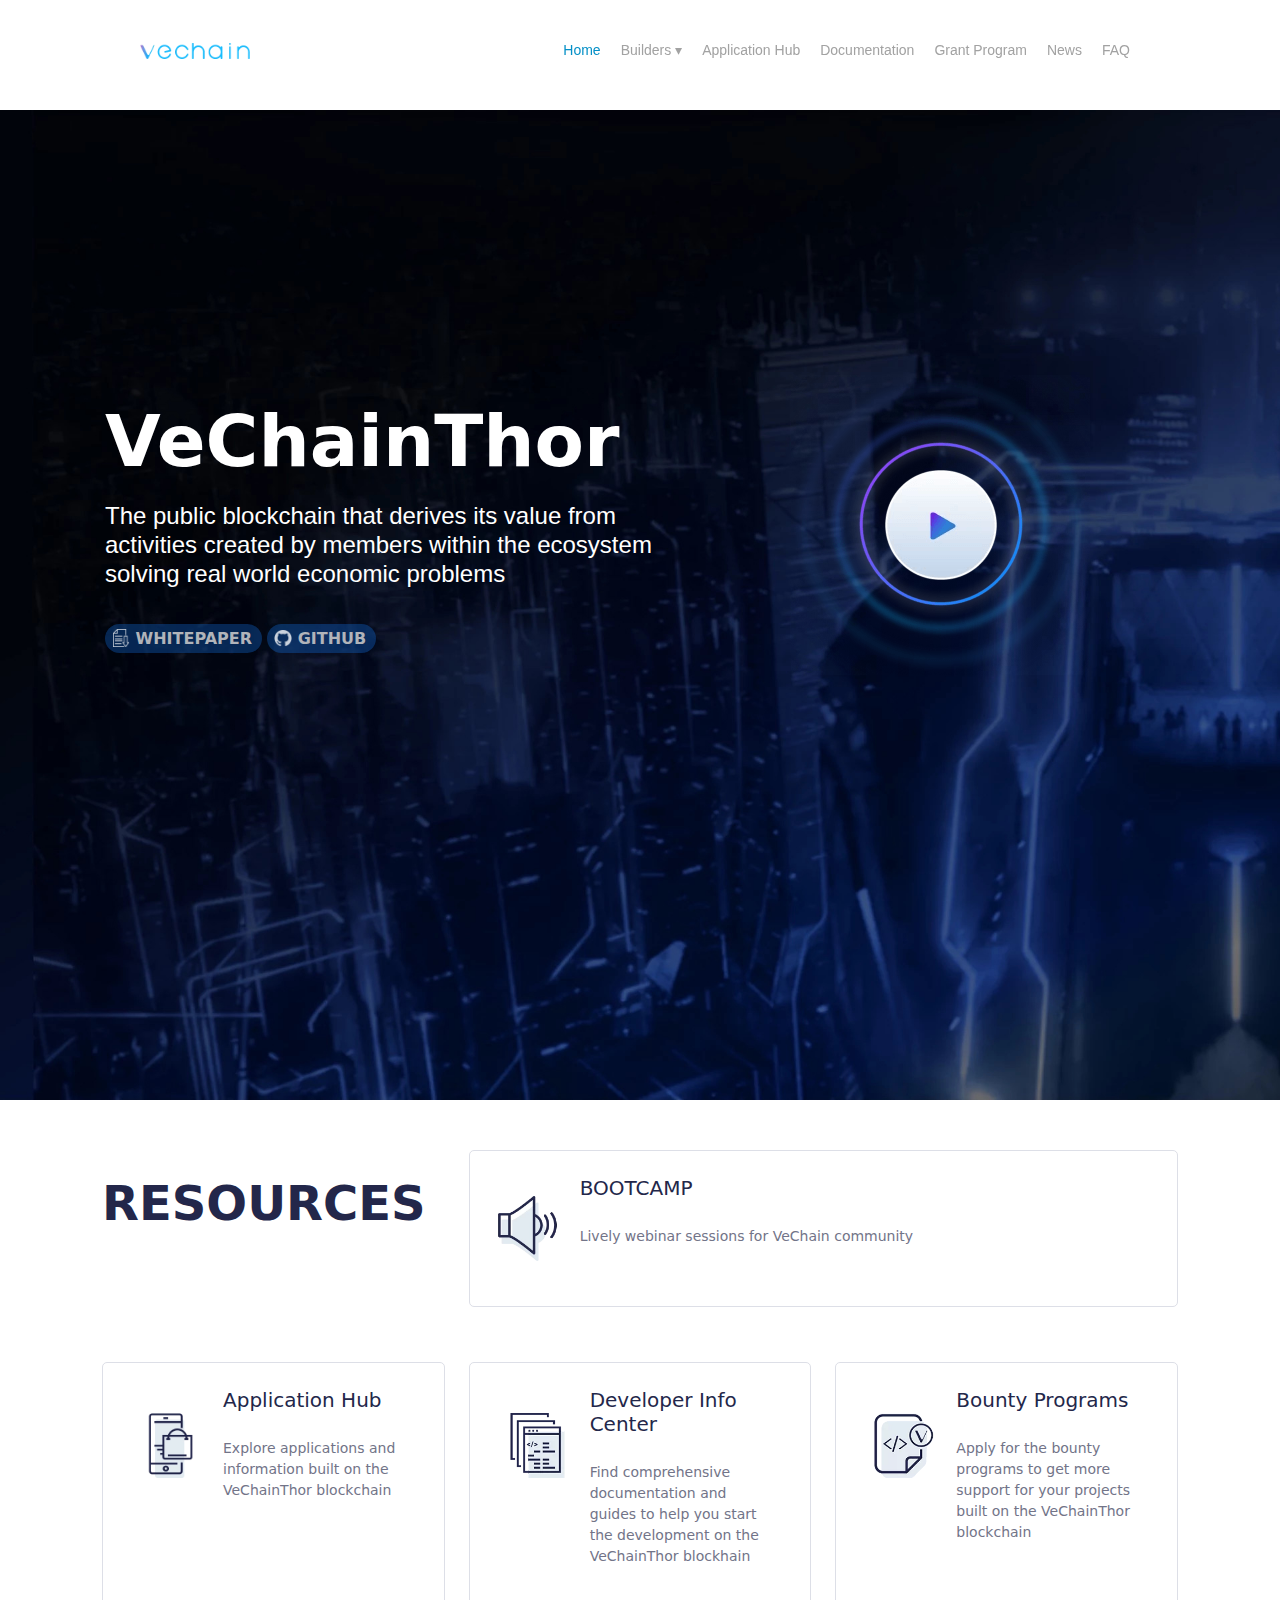
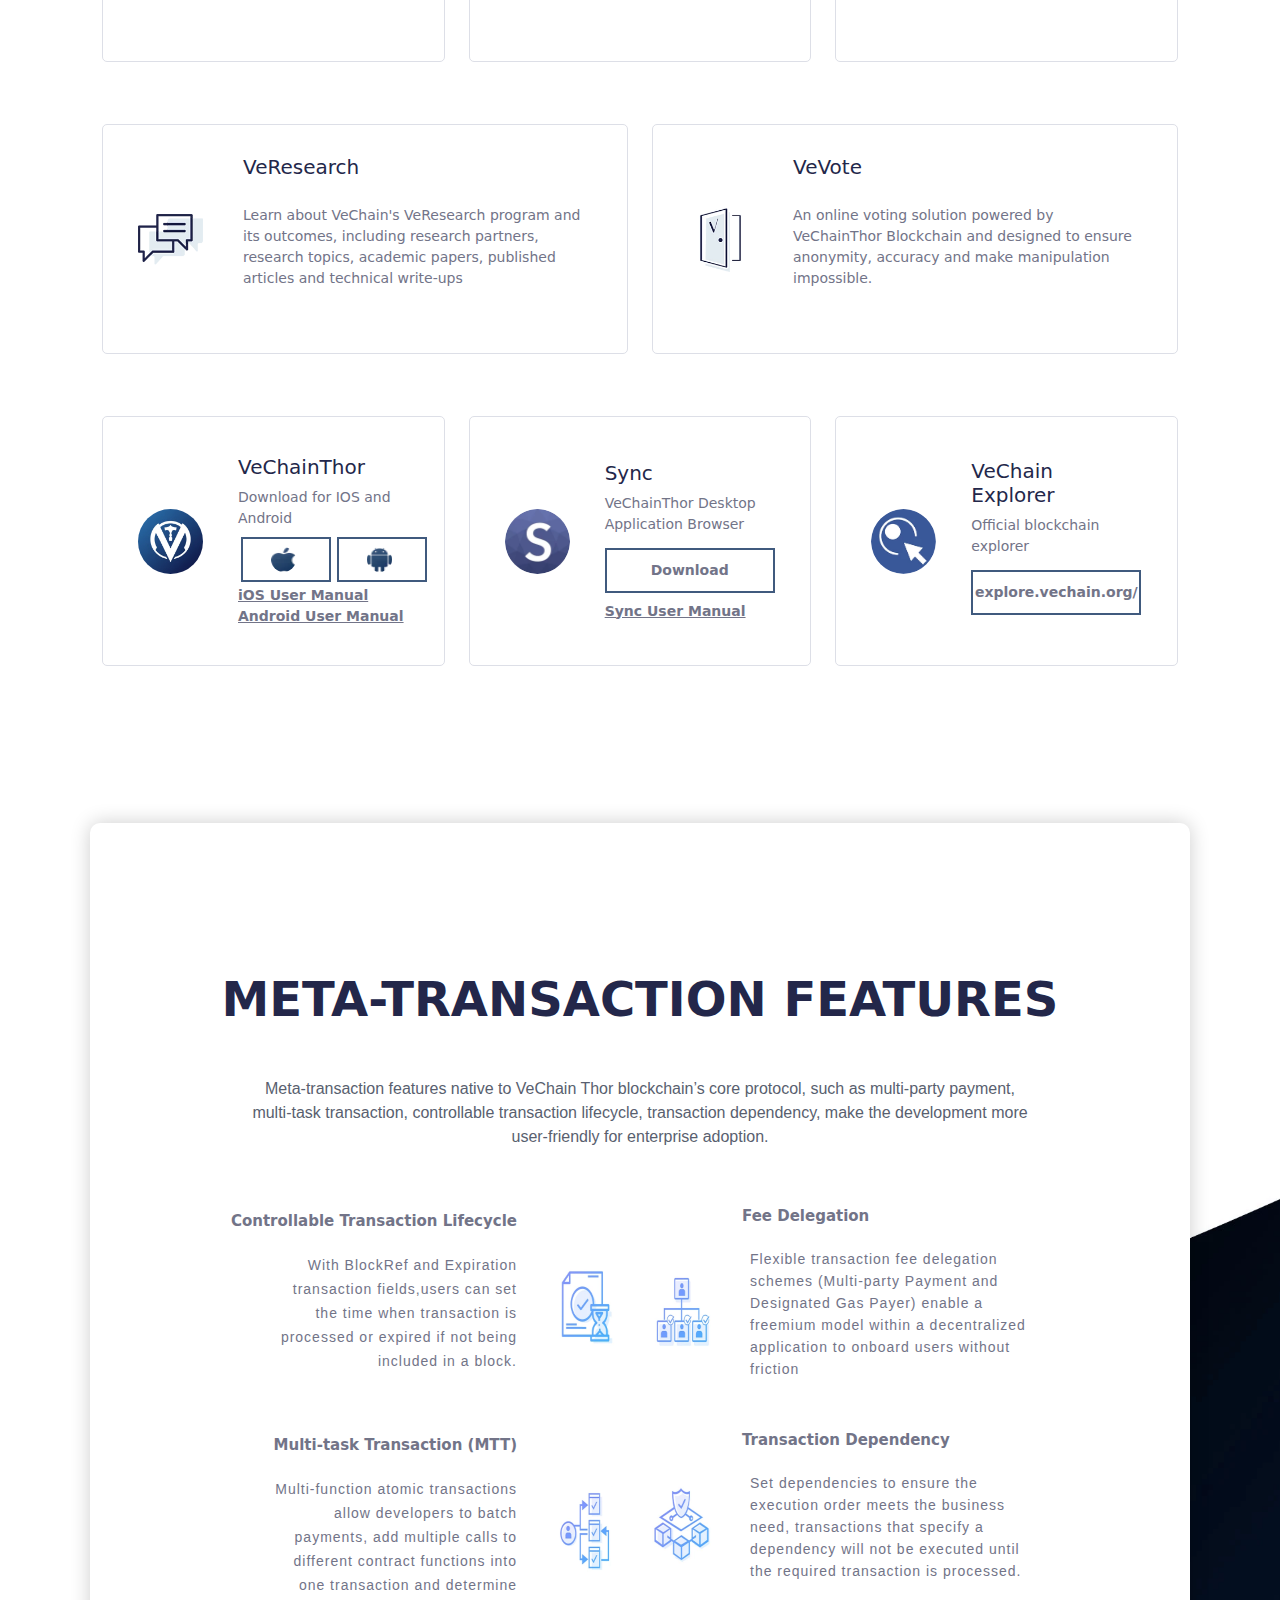
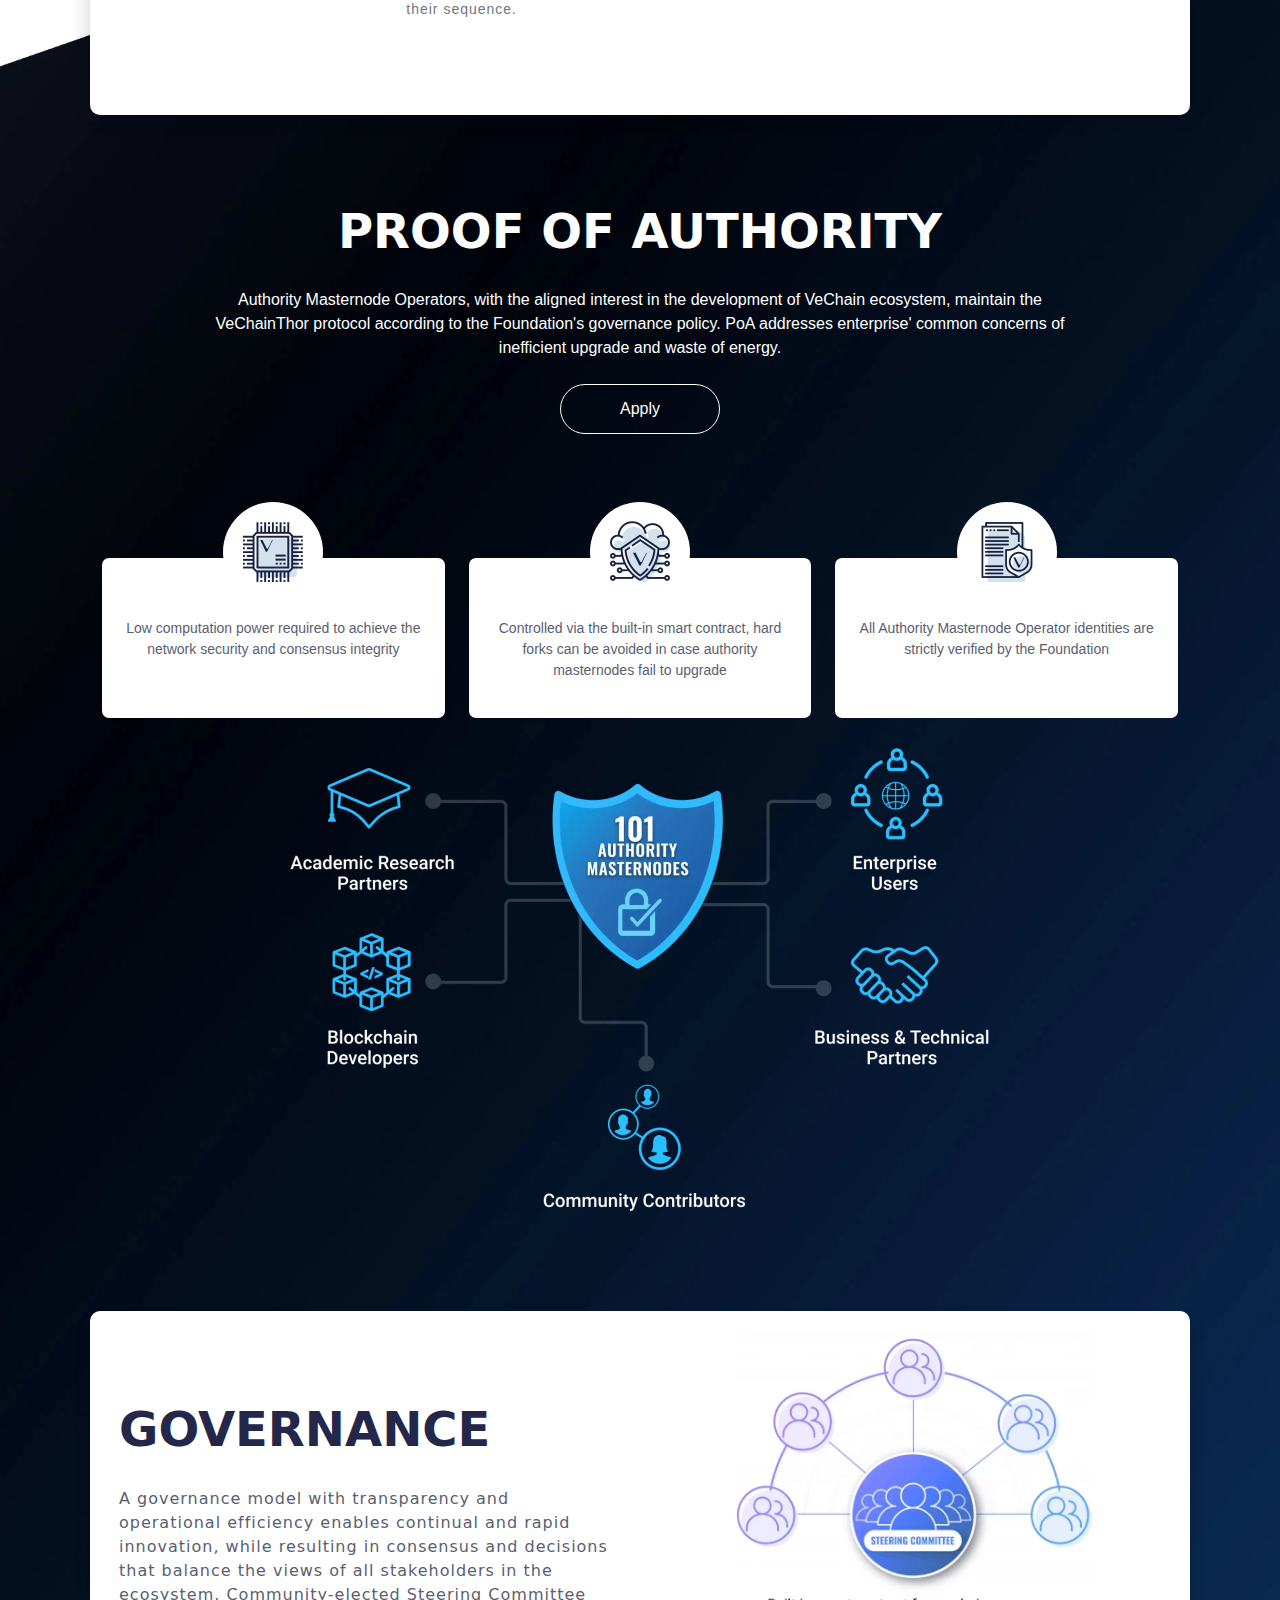
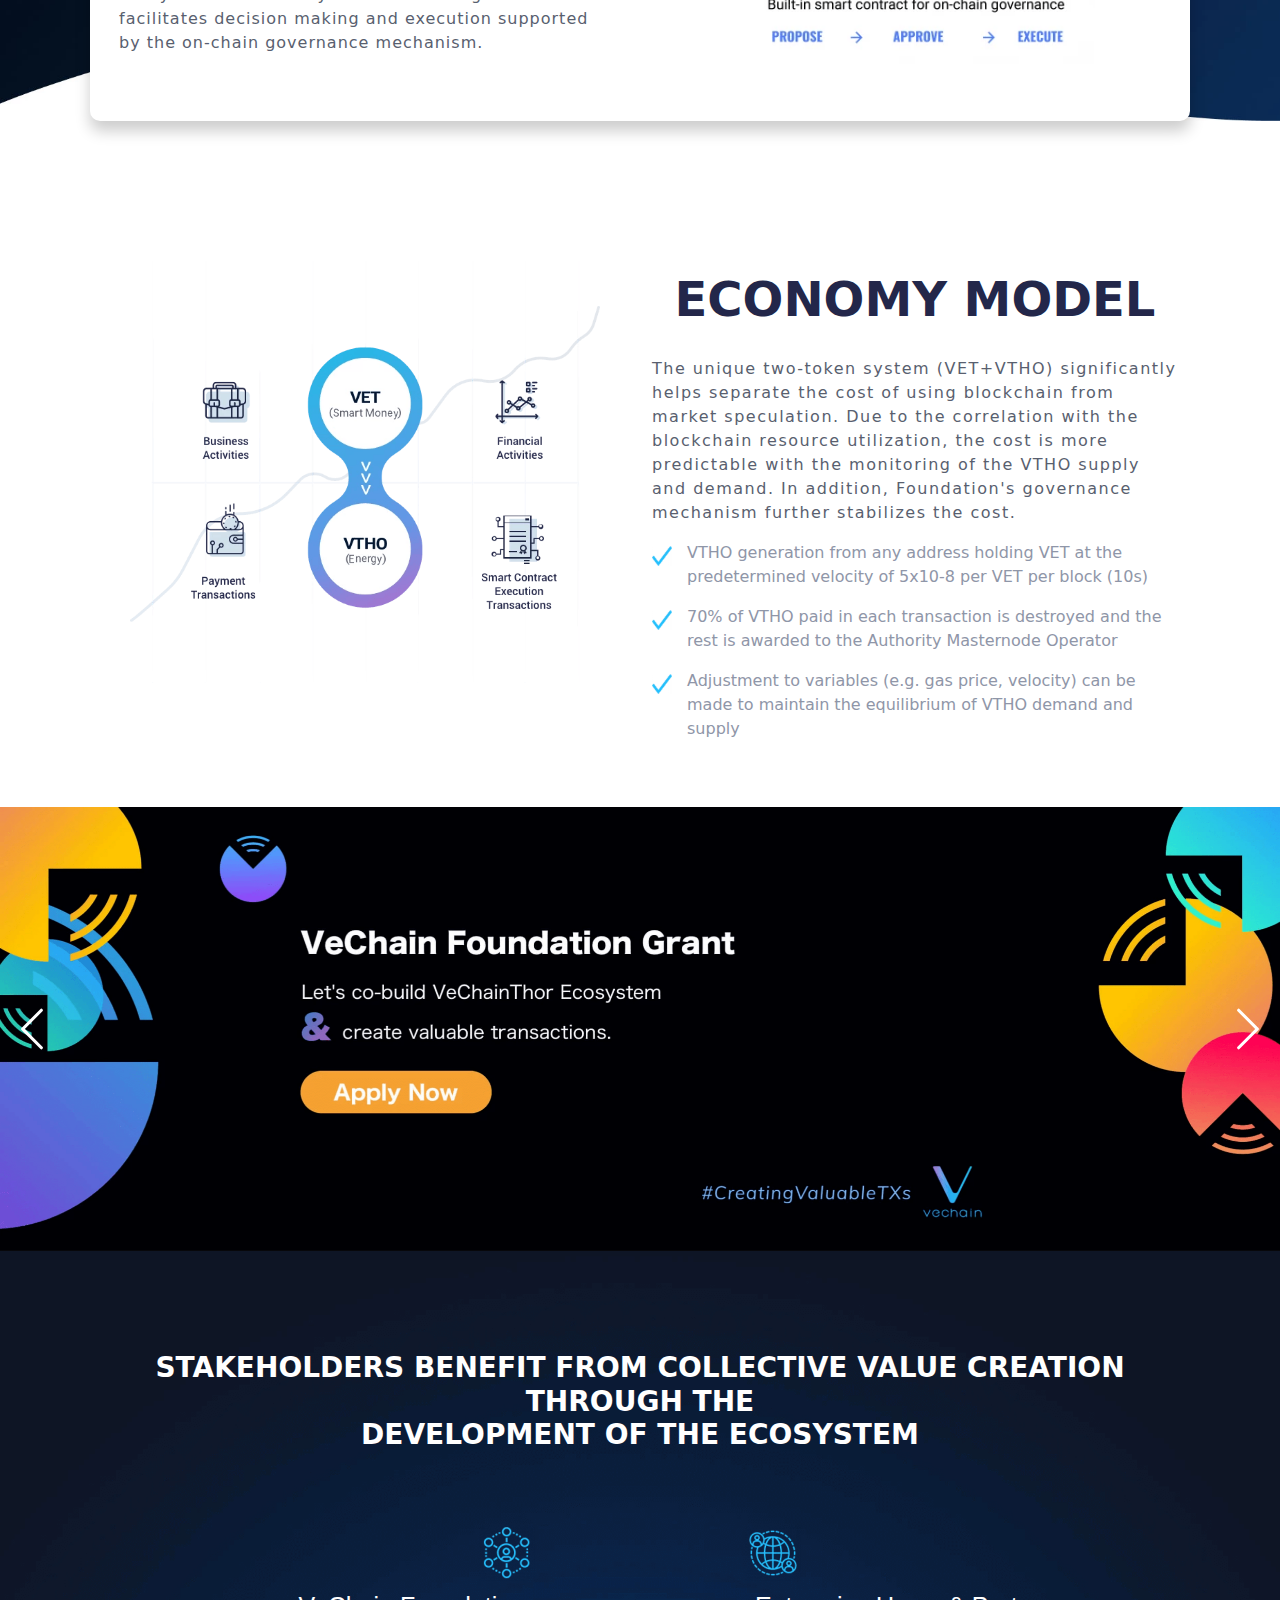
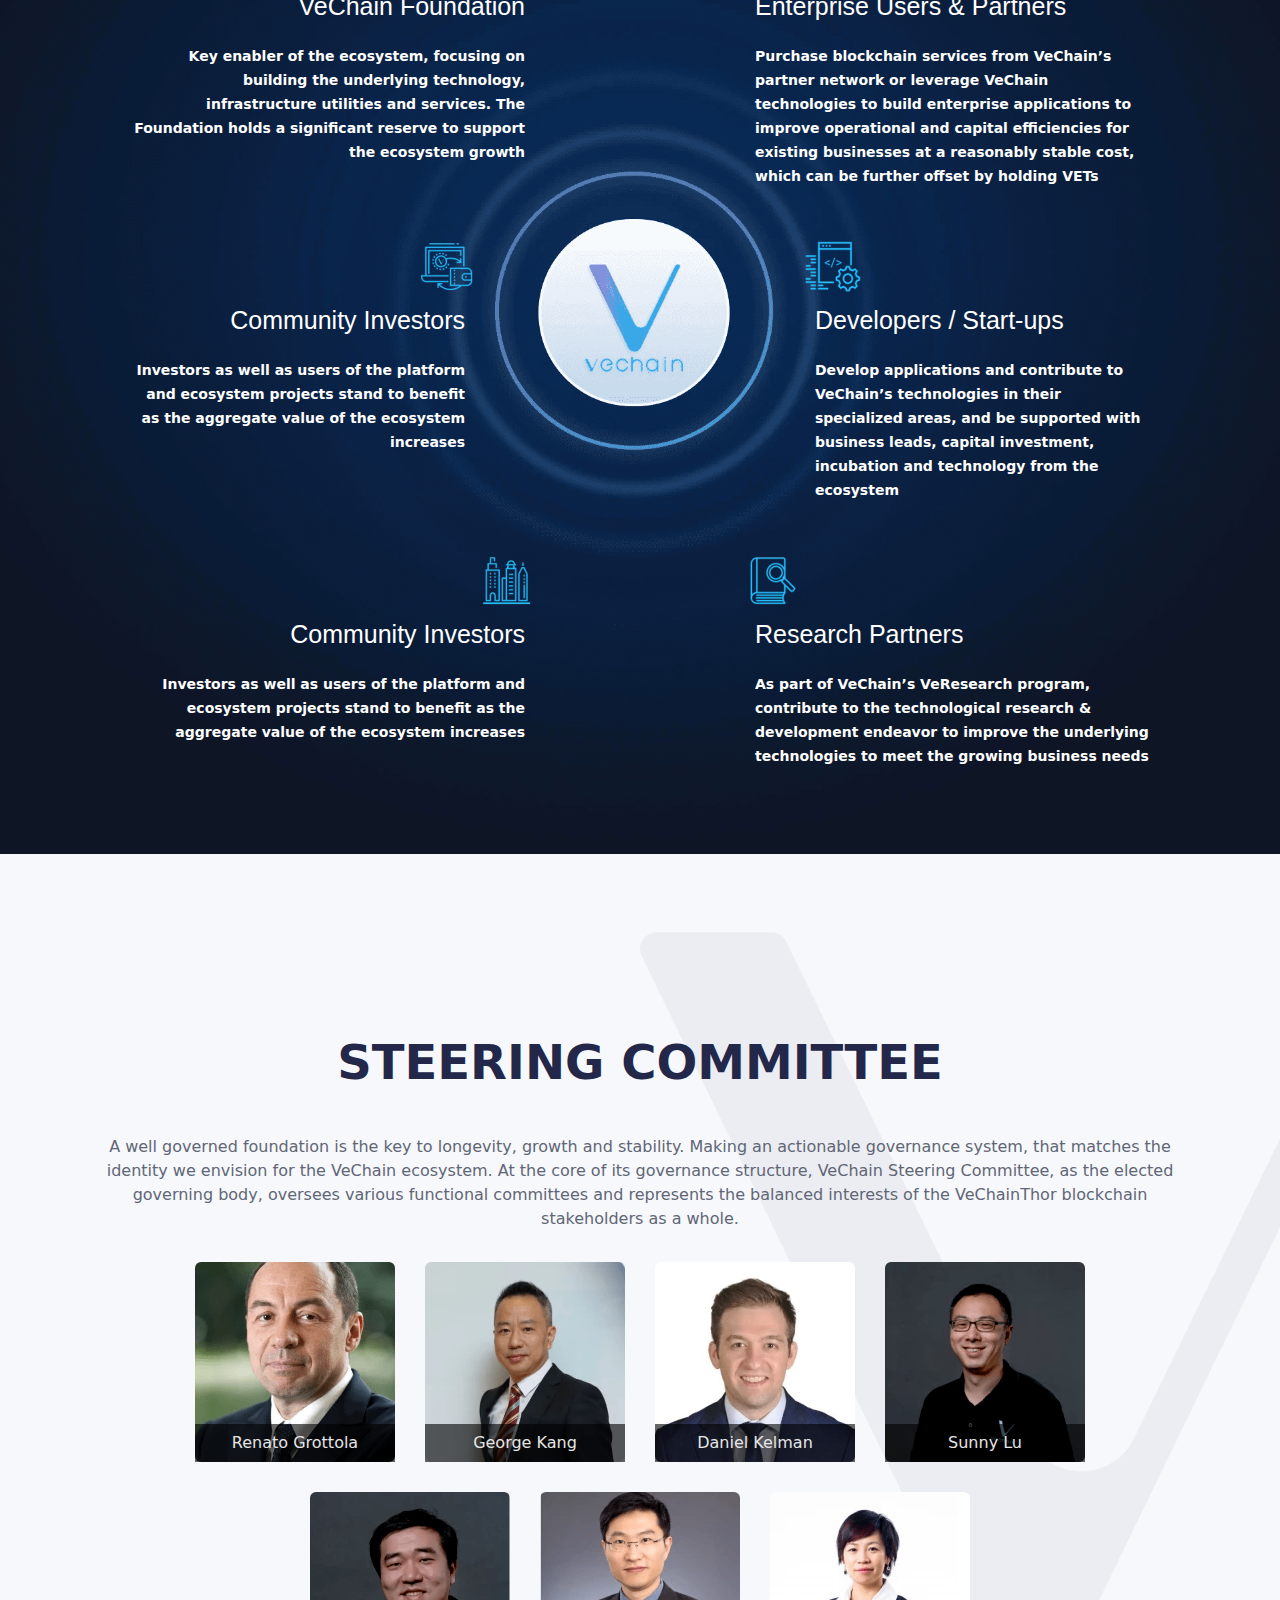
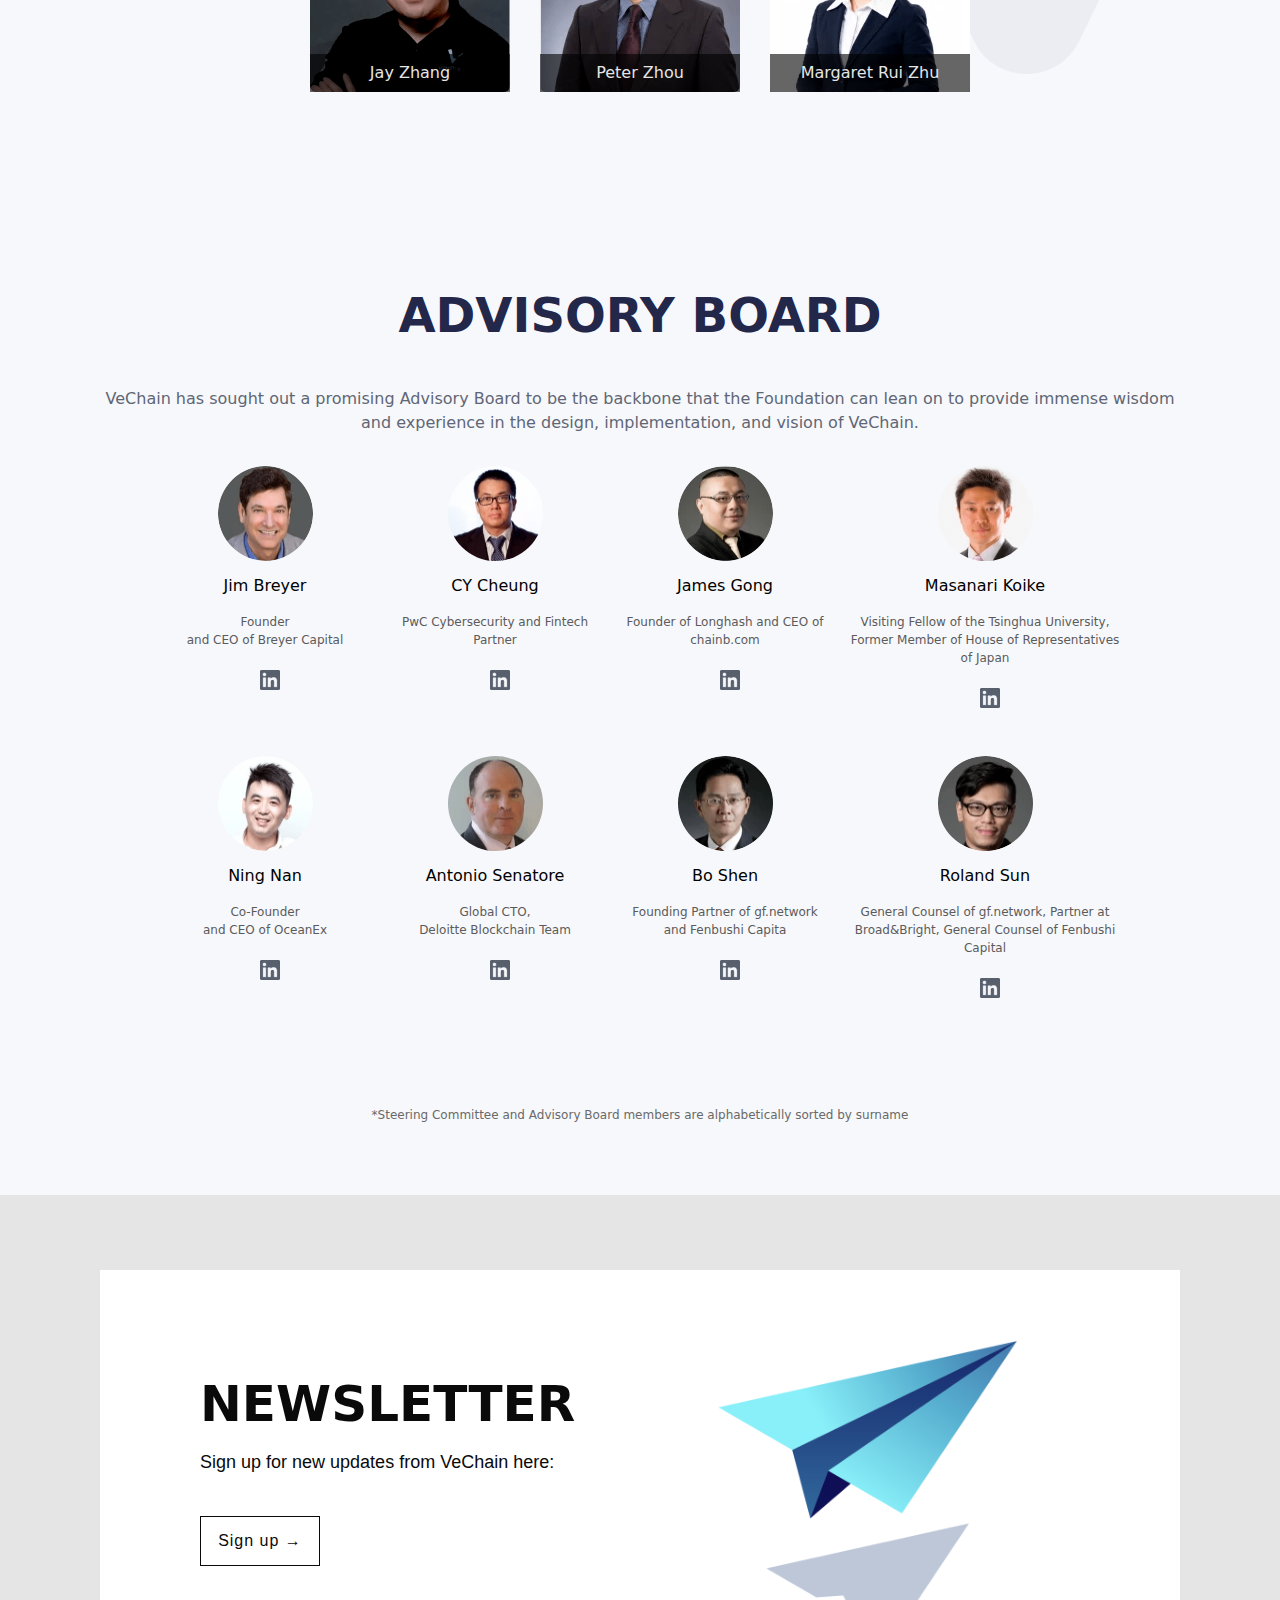
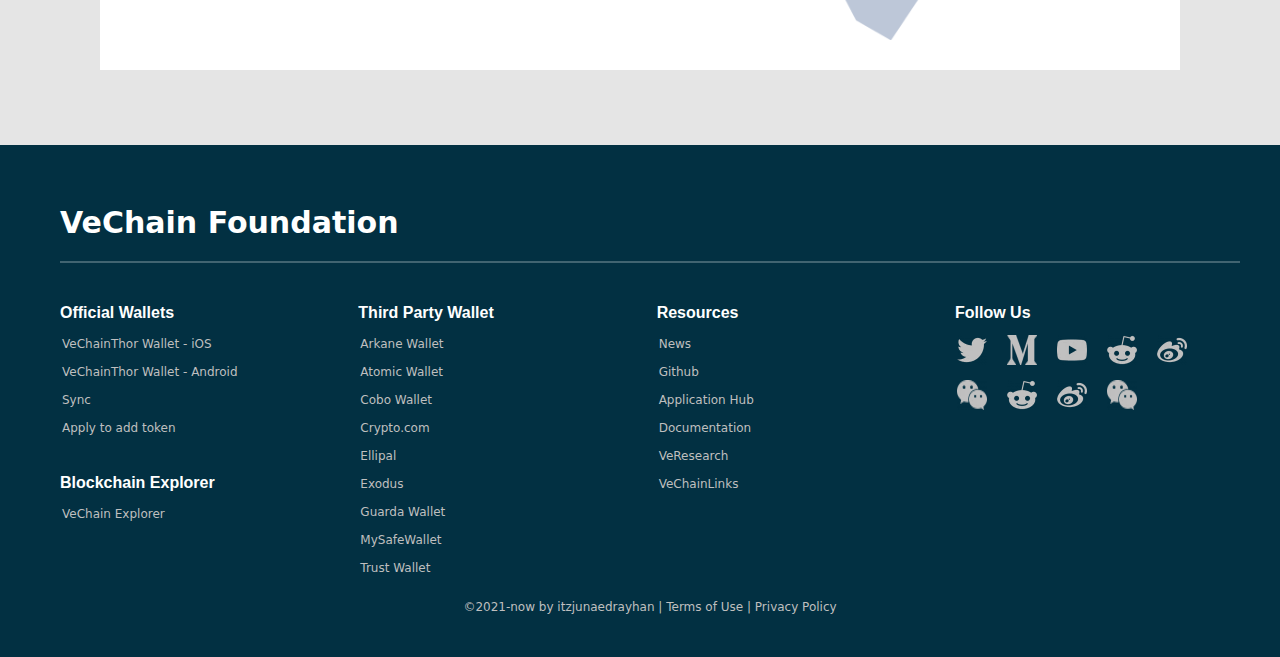
==== commit 4925fc0b: "FAQ Section Done" ====
--- a/index.html
+++ b/index.html
@@ -21,13 +21,13 @@
         <nav class="navbar">
             <div class="content">
                 <div class="logo">
-                    <a href="#"><img src="./images/brand.png" alt=""></a>
+                    <a href="./index.html"><img src="./images/brand.png" alt=""></a>
                 </div>
                 <ul class="menu-list">
                     <div class="icon cancel-btn">
                         <i class="fas fa-times"></i>
                     </div>
-                    <li><a href="#" class="active">Home</a></li>
+                    <li><a href="./index.html" class="active">Home</a></li>
                     <li id="drop" style="display: inline-block;"><a
                             href="#">Builders ▾</a><span
                             onclick="myFunction()" id="plusBtn">+</span>
@@ -41,7 +41,7 @@
                     <li><a href="#">Documentation</a></li>
                     <li><a href="#">Grant Program</a></li>
                     <li><a href="#">News</a></li>
-                    <li><a href="#">FAQ</a></li>
+                    <li><a href="./pages/faq/faq.html">FAQ</a></li>
                 </ul>
                 <div class="icon menu-btn">
                     <i class="fas fa-bars"></i>
@@ -720,6 +720,7 @@
         </div>
     </footer>
     <!--    END FOOTER SECTION  -->
+
 
 
     <script>
--- a/css/style.css
+++ b/css/style.css
@@ -1,4 +1,3 @@
-@import url('https://fonts.googleapis.com/css2?family=Poppins:wght@200;300;400;500;600;700&display=swap');
 * {
     margin: 0;
     padding: 0;
@@ -124,6 +123,11 @@
     right: 30px;
     top: 20px;
 }
+
+
+
+
+/*******************************        Resources Section       ******************************/
 .banner-section {
     background: url('../images/Home\ Banner.jpg');
     background-repeat: no-repeat;
@@ -900,13 +904,13 @@
 
 
 
-/*********************************          Responsive Design       *************************/
+/*********************************          Footer Design       *************************/
 .footer-section{
     background-color: #023042;
     color: #fff;
 }
 .footer-wrapper{
-    max-width: 1150px;
+    max-width: 1200px;
     margin: 0 auto;
     padding: 60px 0 25px 20px;
 }
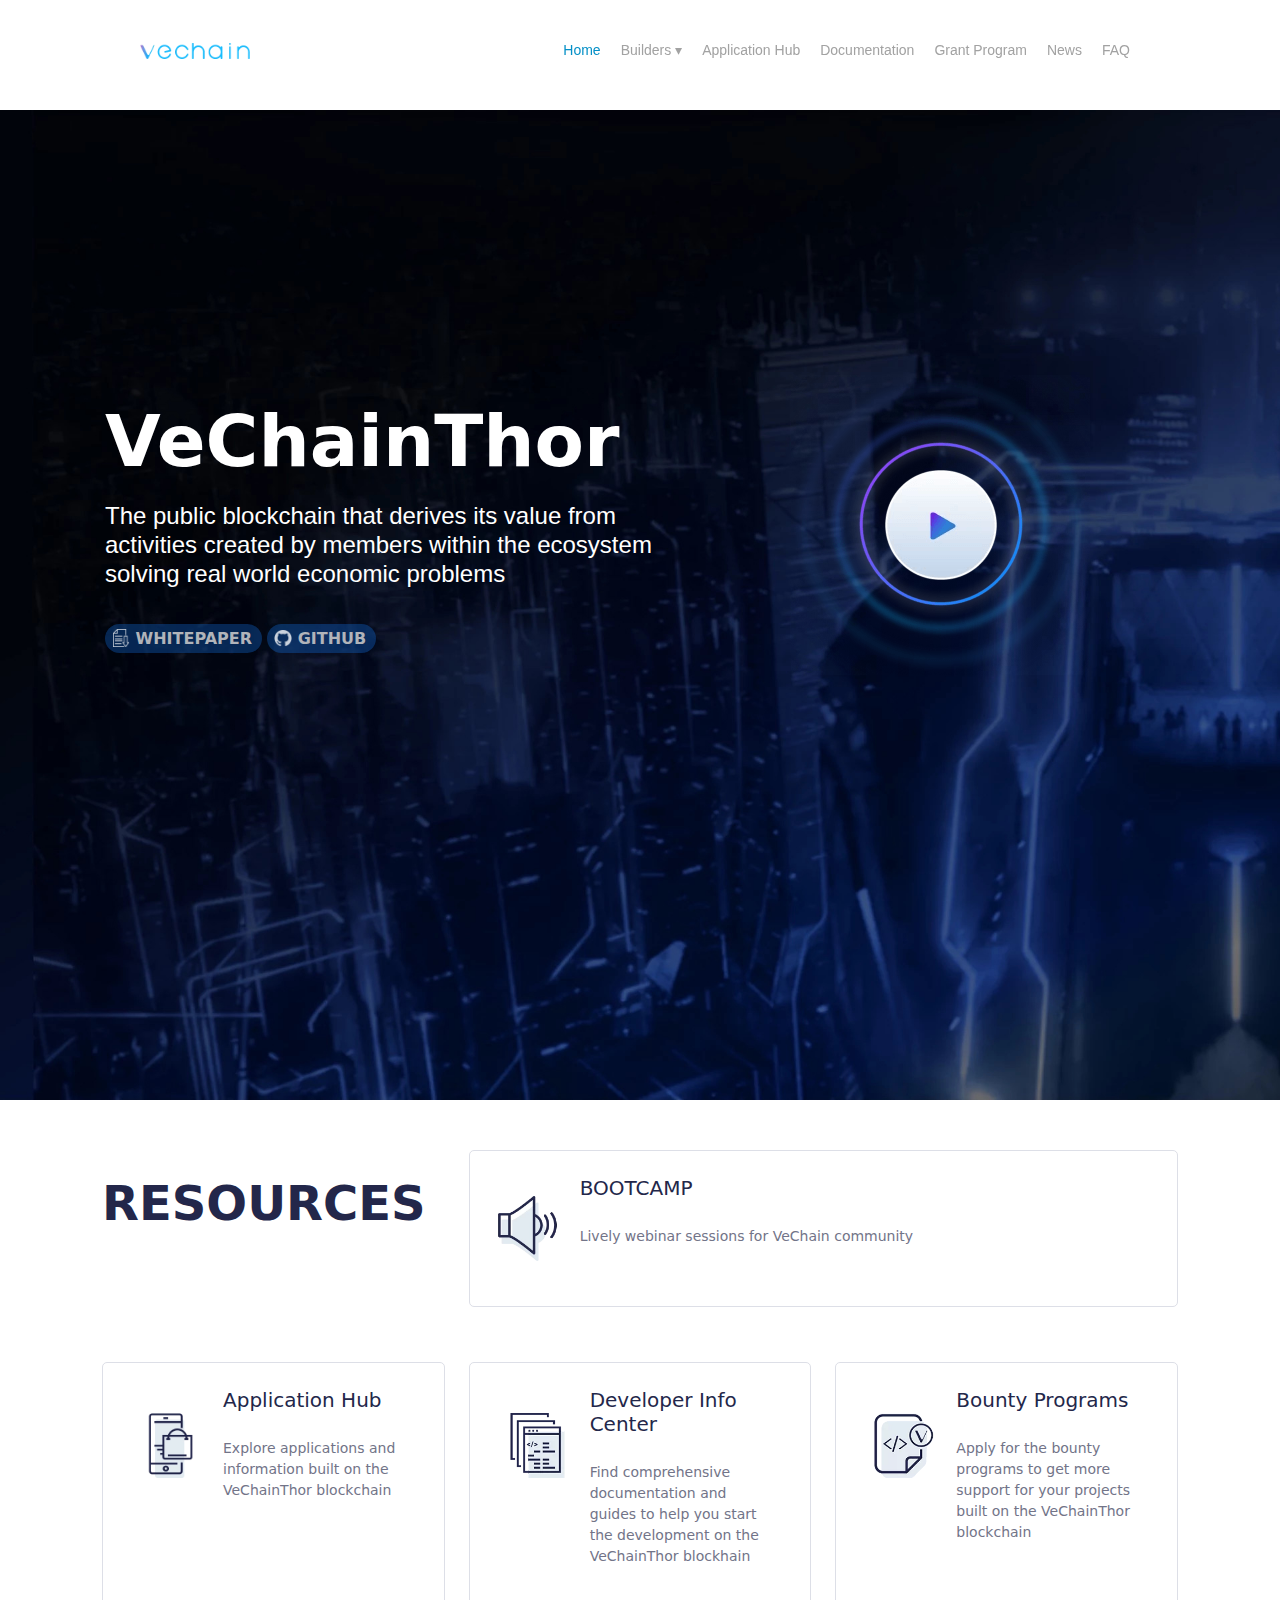
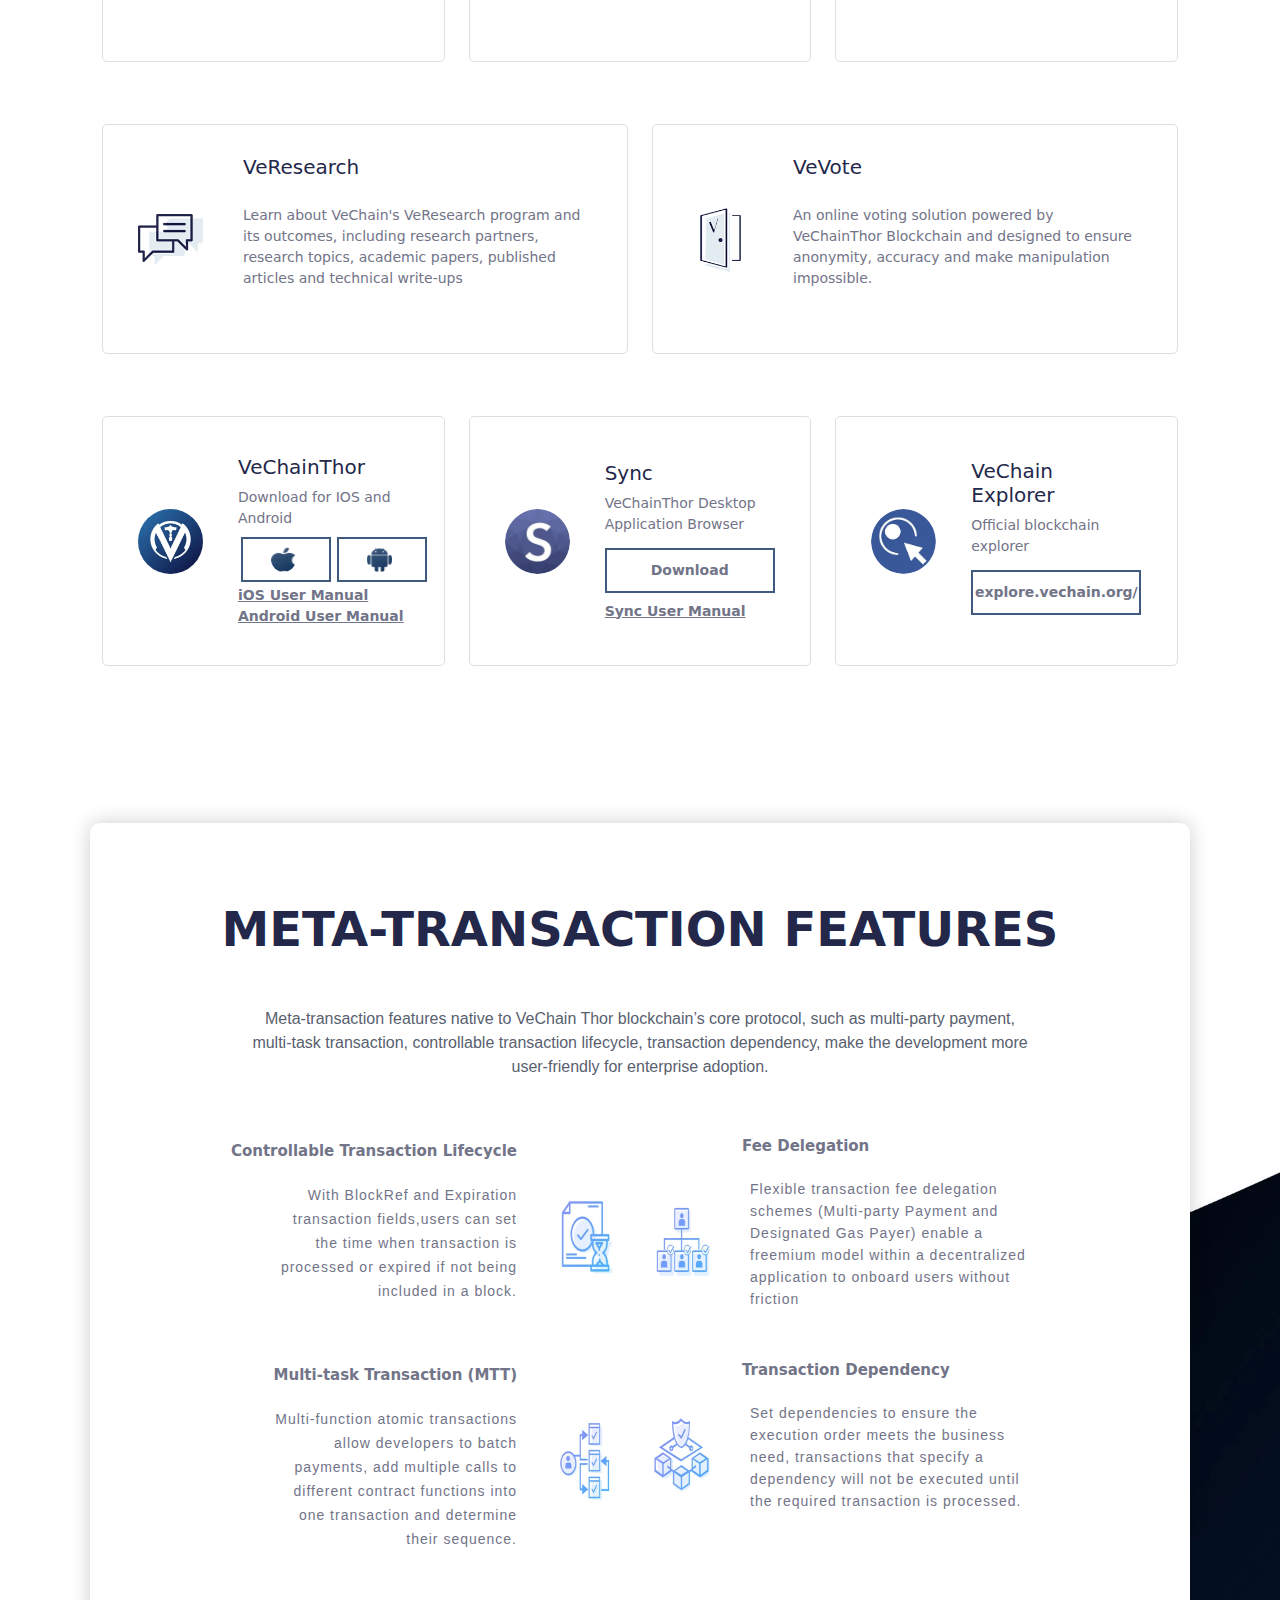
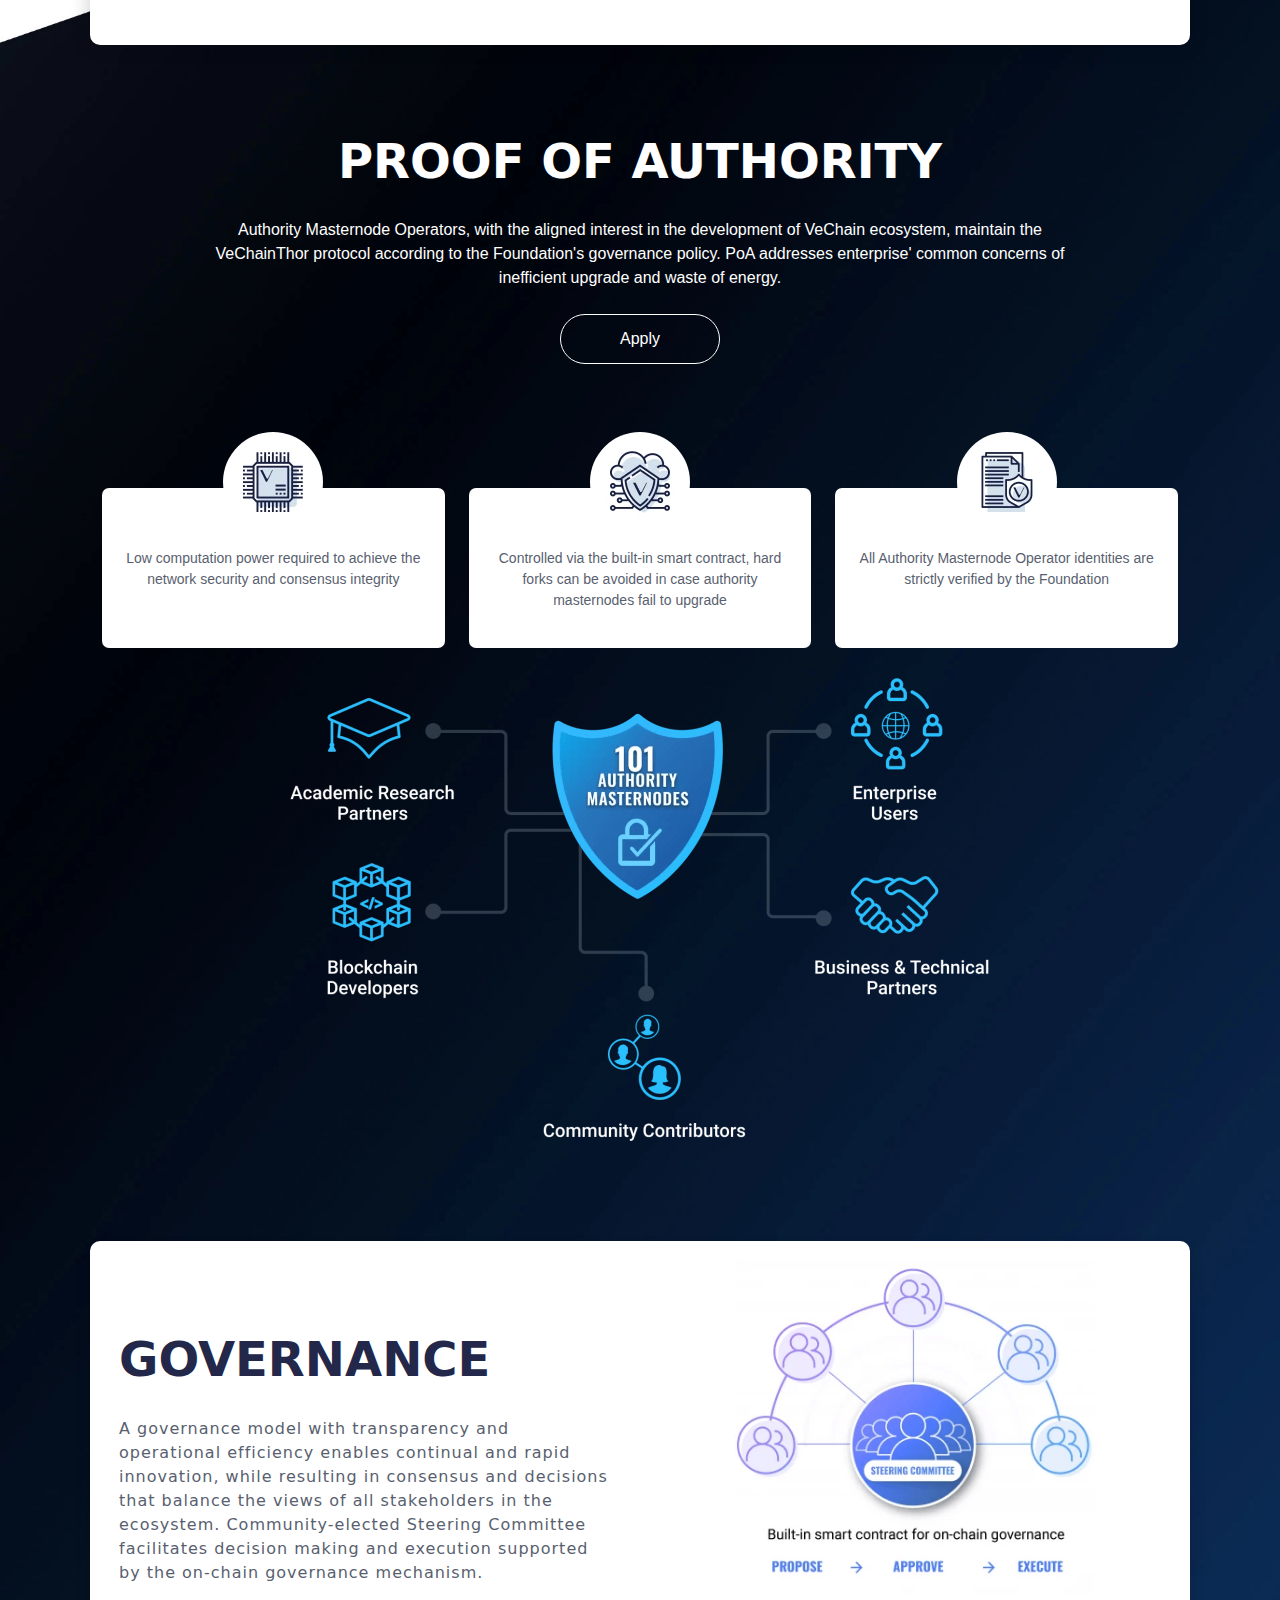
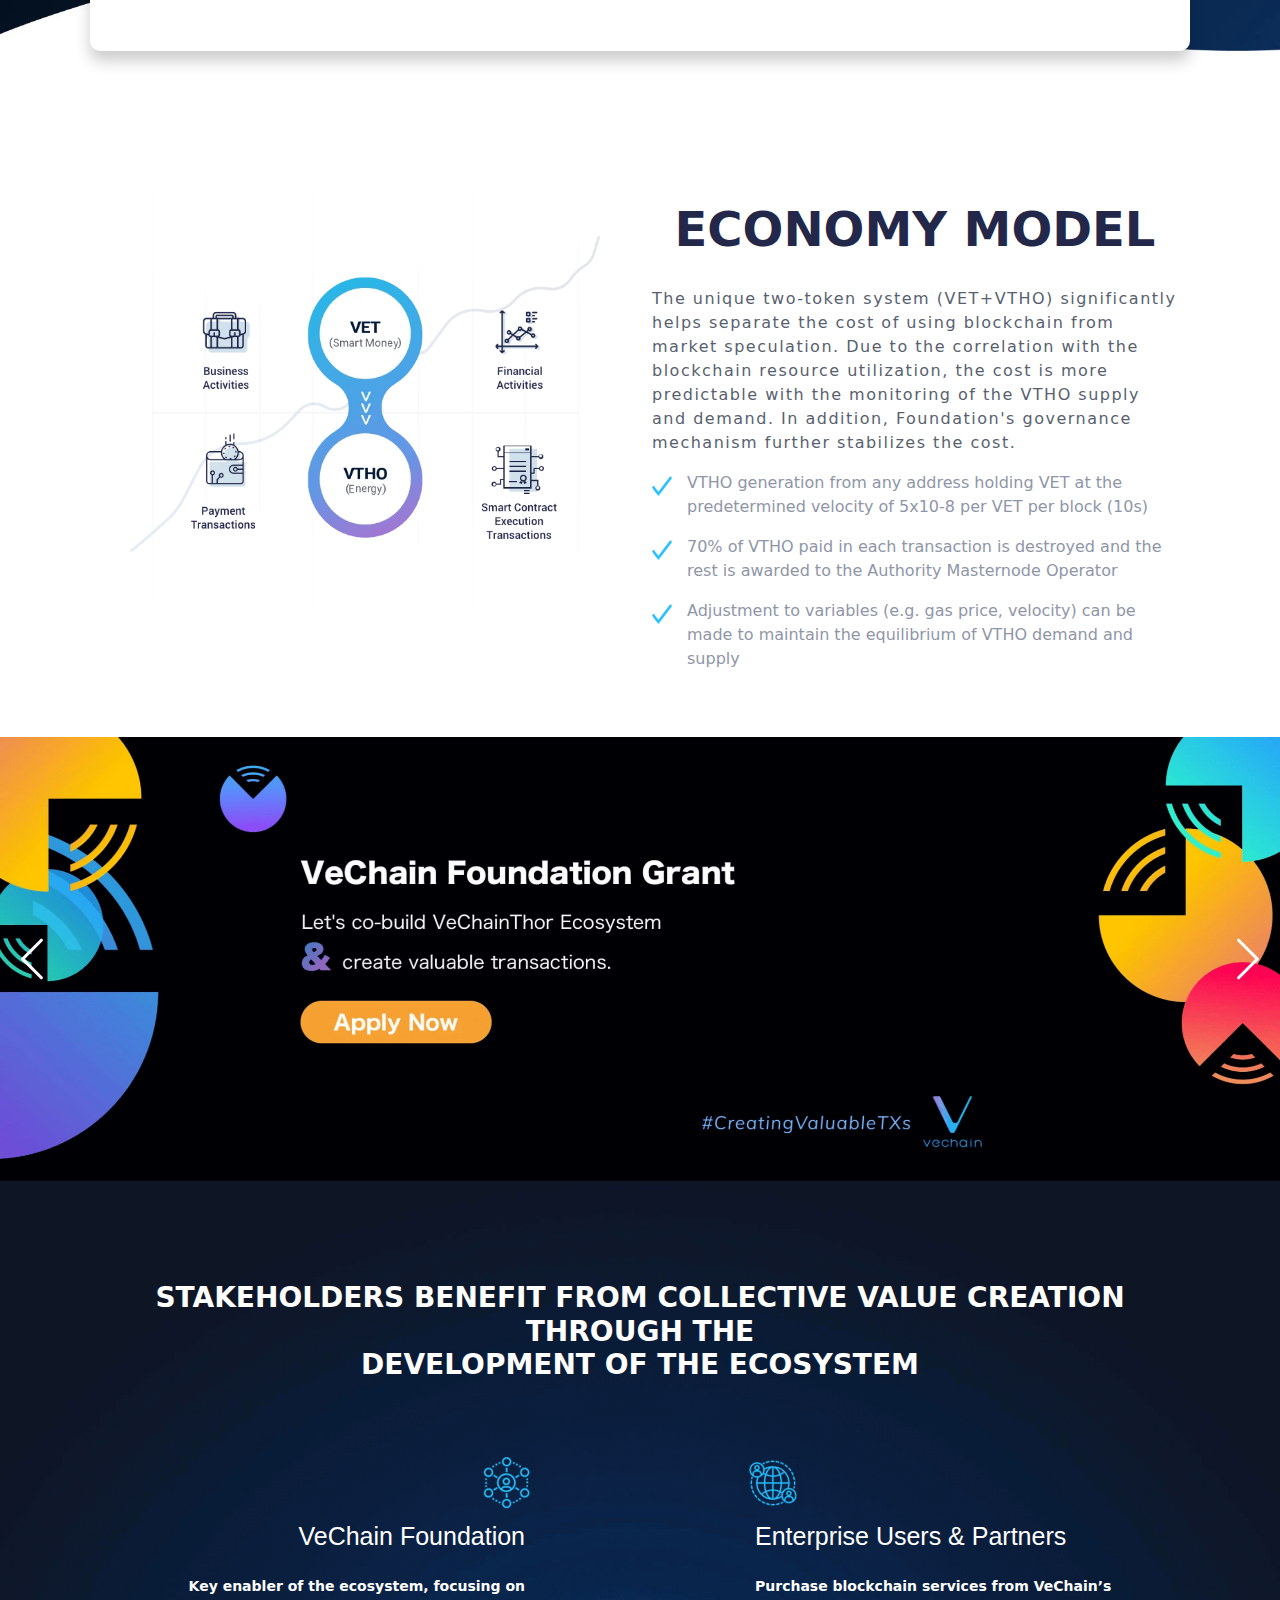
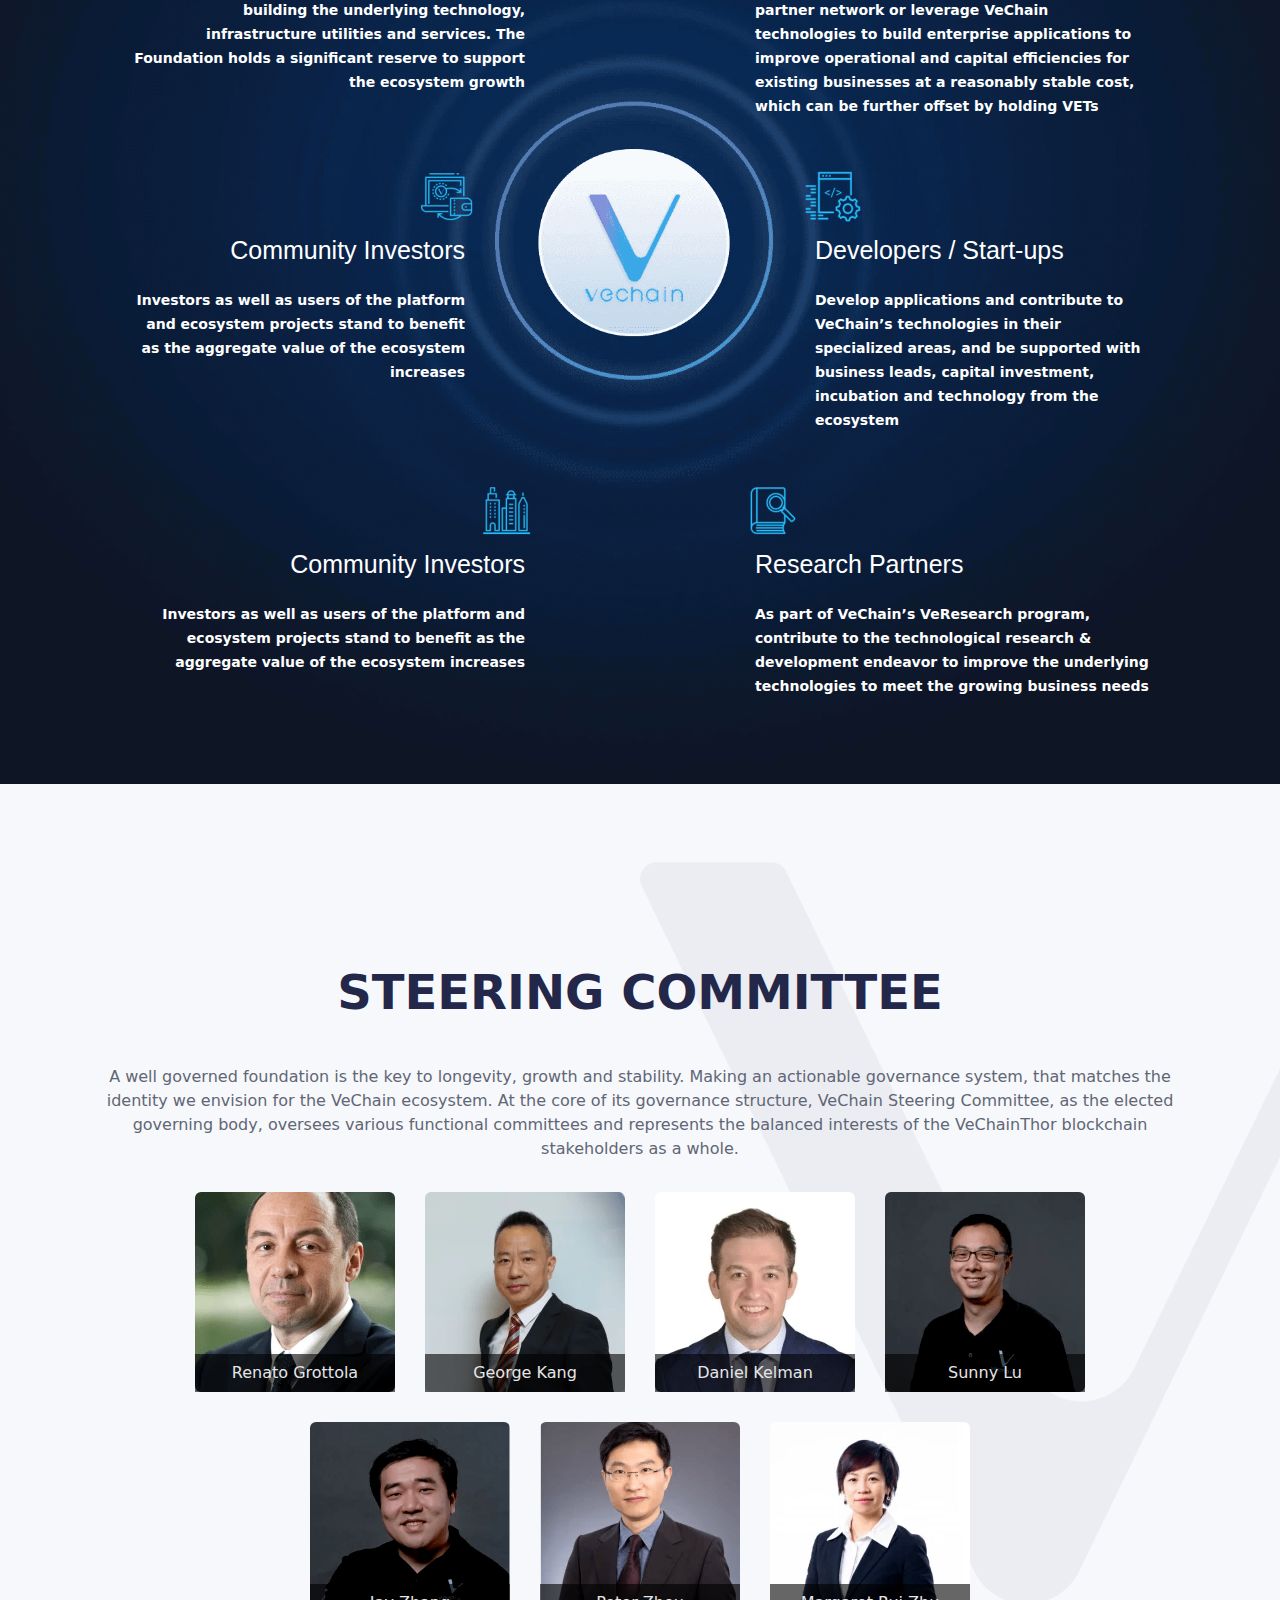
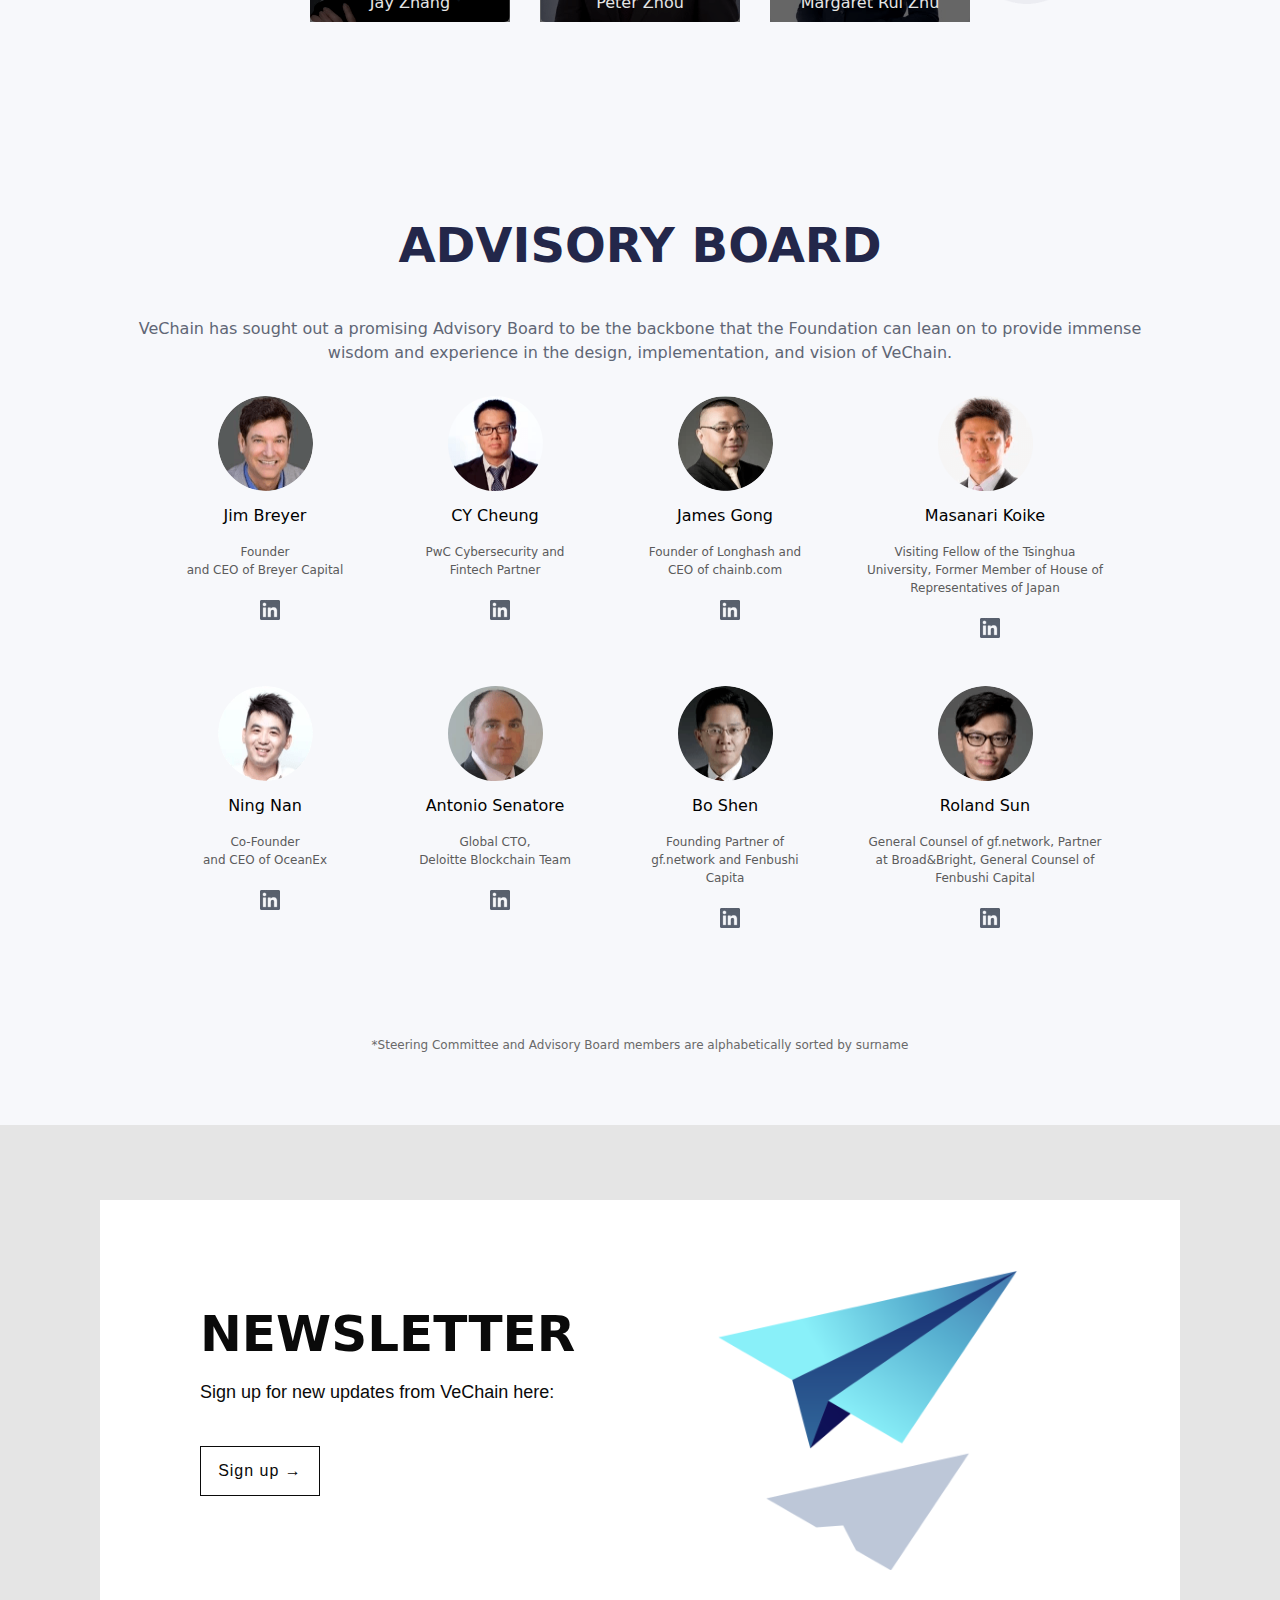
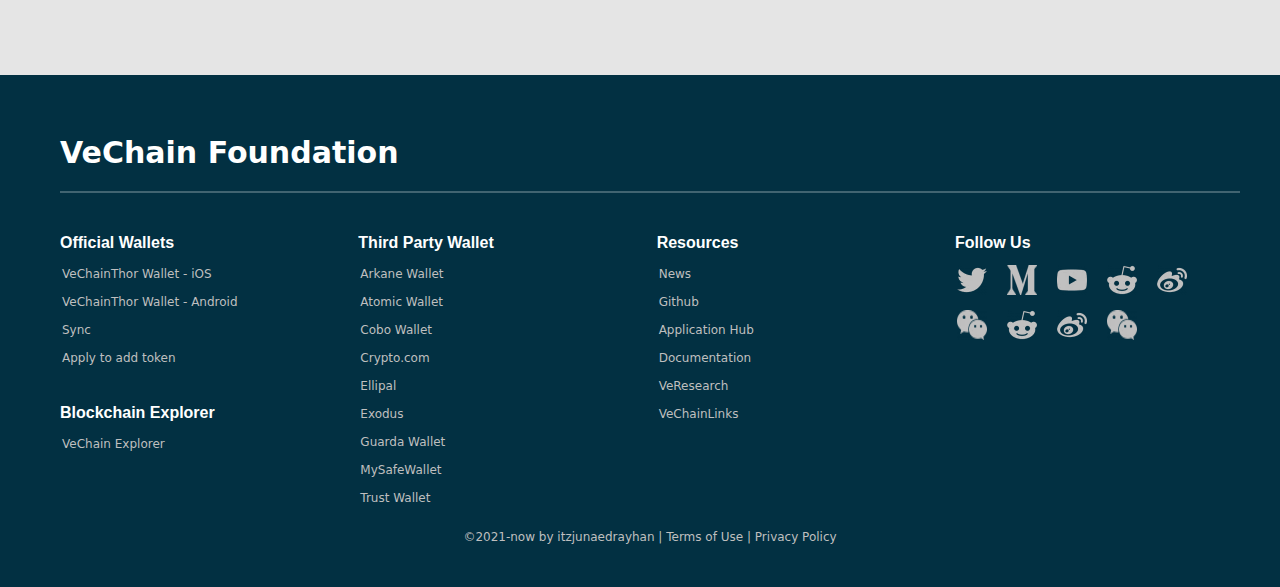
==== commit bc2c8b6a: "Enterprise Section Done" ====
--- a/index.html
+++ b/index.html
@@ -32,14 +32,14 @@
                             href="#">Builders ▾</a><span
                             onclick="myFunction()" id="plusBtn">+</span>
                         <ul class="sub-nav">
-                            <li><a href="#">Enterprise</a></li>
+                            <li><a href="./pages/enterprise/enterprise.html">Enterprise</a></li>
                             <li><a href="#">Startup</a></li>
                             <li><a href="#">Community</a></li>
                         </ul>
                     </li>
                     <li><a href="#">Application Hub</a></li>
                     <li><a href="#">Documentation</a></li>
-                    <li><a href="#">Grant Program</a></li>
+                    <li><a href="./pages/grantProgram/grantProgram.html">Grant Program</a></li>
                     <li><a href="#">News</a></li>
                     <li><a href="./pages/faq/faq.html">FAQ</a></li>
                 </ul>
@@ -723,58 +723,11 @@
 
 
 
-    <script>
-        const body = document.querySelector("body");
-        const navbar = document.querySelector(".navbar");
-        const menuBtn = document.querySelector(".menu-btn");
-        const cancelBtn = document.querySelector(".cancel-btn");
-        const bodyTag = document.getElementsByTagName("header");
-        var clicked = false;
-        function myFunction() {
-            let subNav = document.querySelector(".sub-nav");
-            if (clicked) {
-                document.getElementById("plusBtn").innerText = "+";
-                subNav.style.position = "absolute";
-                subNav.style.visibility = "hidden";
-                subNav.style.transitionDelay = "1s";
-                subNav.style.display = "none";
-                document.getElementById("plusBtn").style.top = "40%";
-                document.getElementById("plusBtn").style.right = "-120px";
-                clicked = false;
-            } else {
-                document.getElementById("plusBtn").innerText = "-";
-                subNav.style.position = "relative";
-                subNav.style.visibility = "visible";
-                subNav.style.transitionDelay = "1s";
-                subNav.style.display = "block";
-                document.getElementById("plusBtn").style.top = "20px";
-                document.getElementById("plusBtn").style.right = "-95px";
-                clicked = true;
-            }
-        }
-        menuBtn.onclick = () => {
-            navbar.classList.add("show");
-            menuBtn.classList.add("hide");
-            body.classList.add("disabled");
-            document.getElementById("plusBtn").style.display = "block";
-        }
-        cancelBtn.onclick = () => {
-            body.classList.remove("disabled");
-            navbar.classList.remove("show");
-            menuBtn.classList.remove("hide");
-            document.getElementById("plusBtn").style.display = "none";
-        }
-        bodyTag.onclick = () => {
-            console.log("Allah Mohan")
-        }
-        window.onscroll = () => {
-            this.scrollY > 20 ? navbar.classList.add("sticky") : navbar.classList.remove("sticky");
-        }
-    </script>
 
     <!-- jquery Main File -->
     <script src="js/jquery.3.4.1.js"></script>
     <script src="js/bootstrap.js"></script>
+    <script src="./js/main.js"></script>
 </body>
 
 </html>--- a/css/style.css
+++ b/css/style.css
@@ -351,7 +351,7 @@
     border-radius: 10px;
 }
 .transaction-wrapper h1{
-    padding: 100px 0 40px 0;
+    padding: 30px 0 40px 0;
     text-align: center;
     font-family: revert;
     font-size: 48px;
@@ -749,6 +749,7 @@
     font-size: 16px;
     text-align: center;
     font-weight: 500;
+    padding: 0 16px;
 }
 .committee-wrapper{
     max-width: 1100px;
@@ -1133,7 +1134,7 @@
     }
     .transaction-wrapper h1{
         font-size: 25px;
-        padding: 100px 0px 10px 0px;
+        padding: 10px 0px 10px 0px;
     }
     .transaction-wrapper p{
         font-size: 16px;
@@ -1174,7 +1175,7 @@
     .governance-text h1,
     .economy-text h1,
     .newsletter-wrapper .newsletter-text h1{
-        font-size: 25px;
+        font-size: 30px;
         padding: 40px 0px 10px 0px;
     }
     .authority-wrapper p,
@@ -1185,7 +1186,8 @@
         padding: 15px;
     }
     .vechain-wrapper h1{
-        font-size: 18px;
+        font-size: 24px;
+        padding: 0 20px;
     }
     .newsletter-section{
         padding: 45px 60px;
@@ -1231,6 +1233,13 @@
     .newsletter-text a{
         margin: 0 auto;
     }
+    .committee-section h1{
+        font-size: 40px;
+    }
+    .committee-section p{
+        text-align: justify;
+        padding: 0 15px;
+    }
 }
 
 @media (max-width: 380px) {
@@ -1250,4 +1259,23 @@
     .newsletter-wrapper .newsletter-text{
         padding: 0px 10px 0px 20px;
     }
+    .committee-section h1{
+        font-size: 30px;
+    }
+}
+
+
+@media (min-width: 700px) and (max-width: 800px){
+    .resources-section {
+        margin: 0 auto -100px auto;
+    }
+    .transaction-section{
+        margin-top: 0px;
+    }
+    .transaction-wrapper {
+        margin: 150px auto 150px auto;
+    }
+    .transaction-wrapper h1{
+        font-size: 38px;
+    }
 }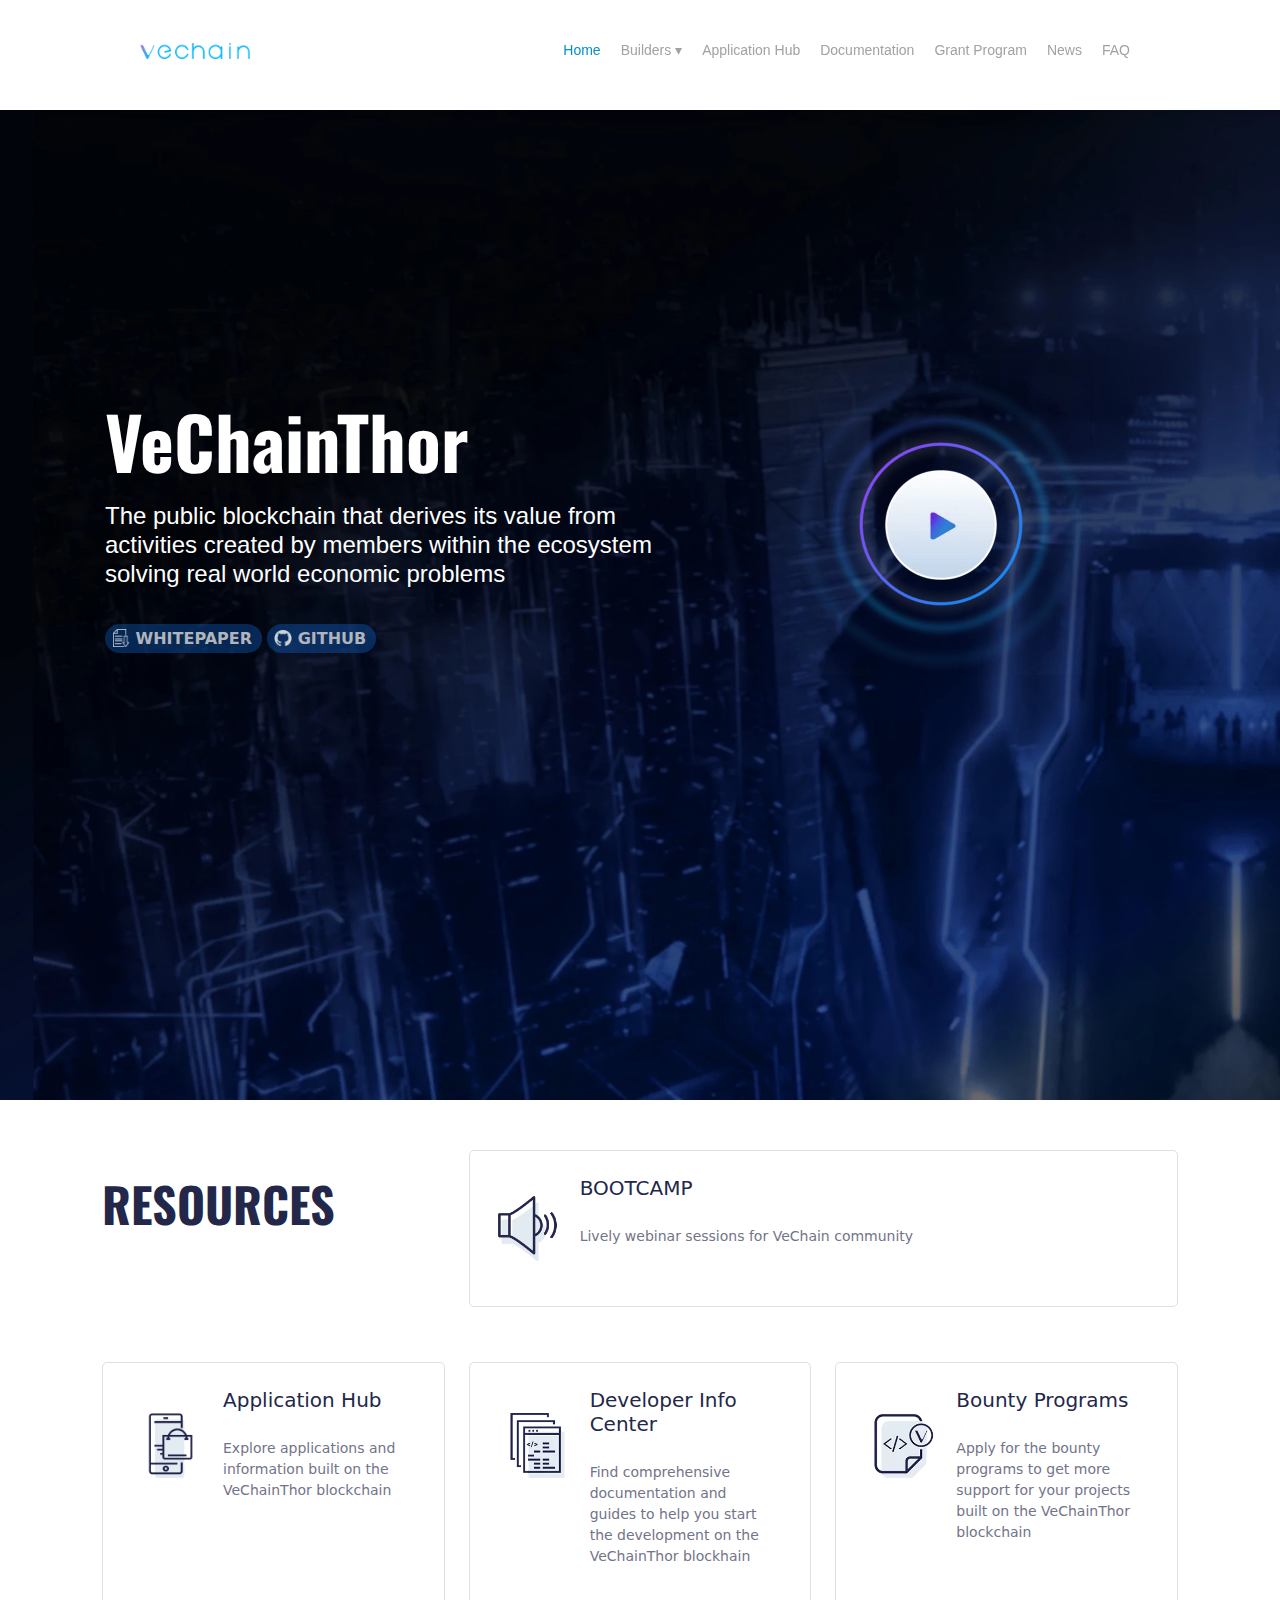
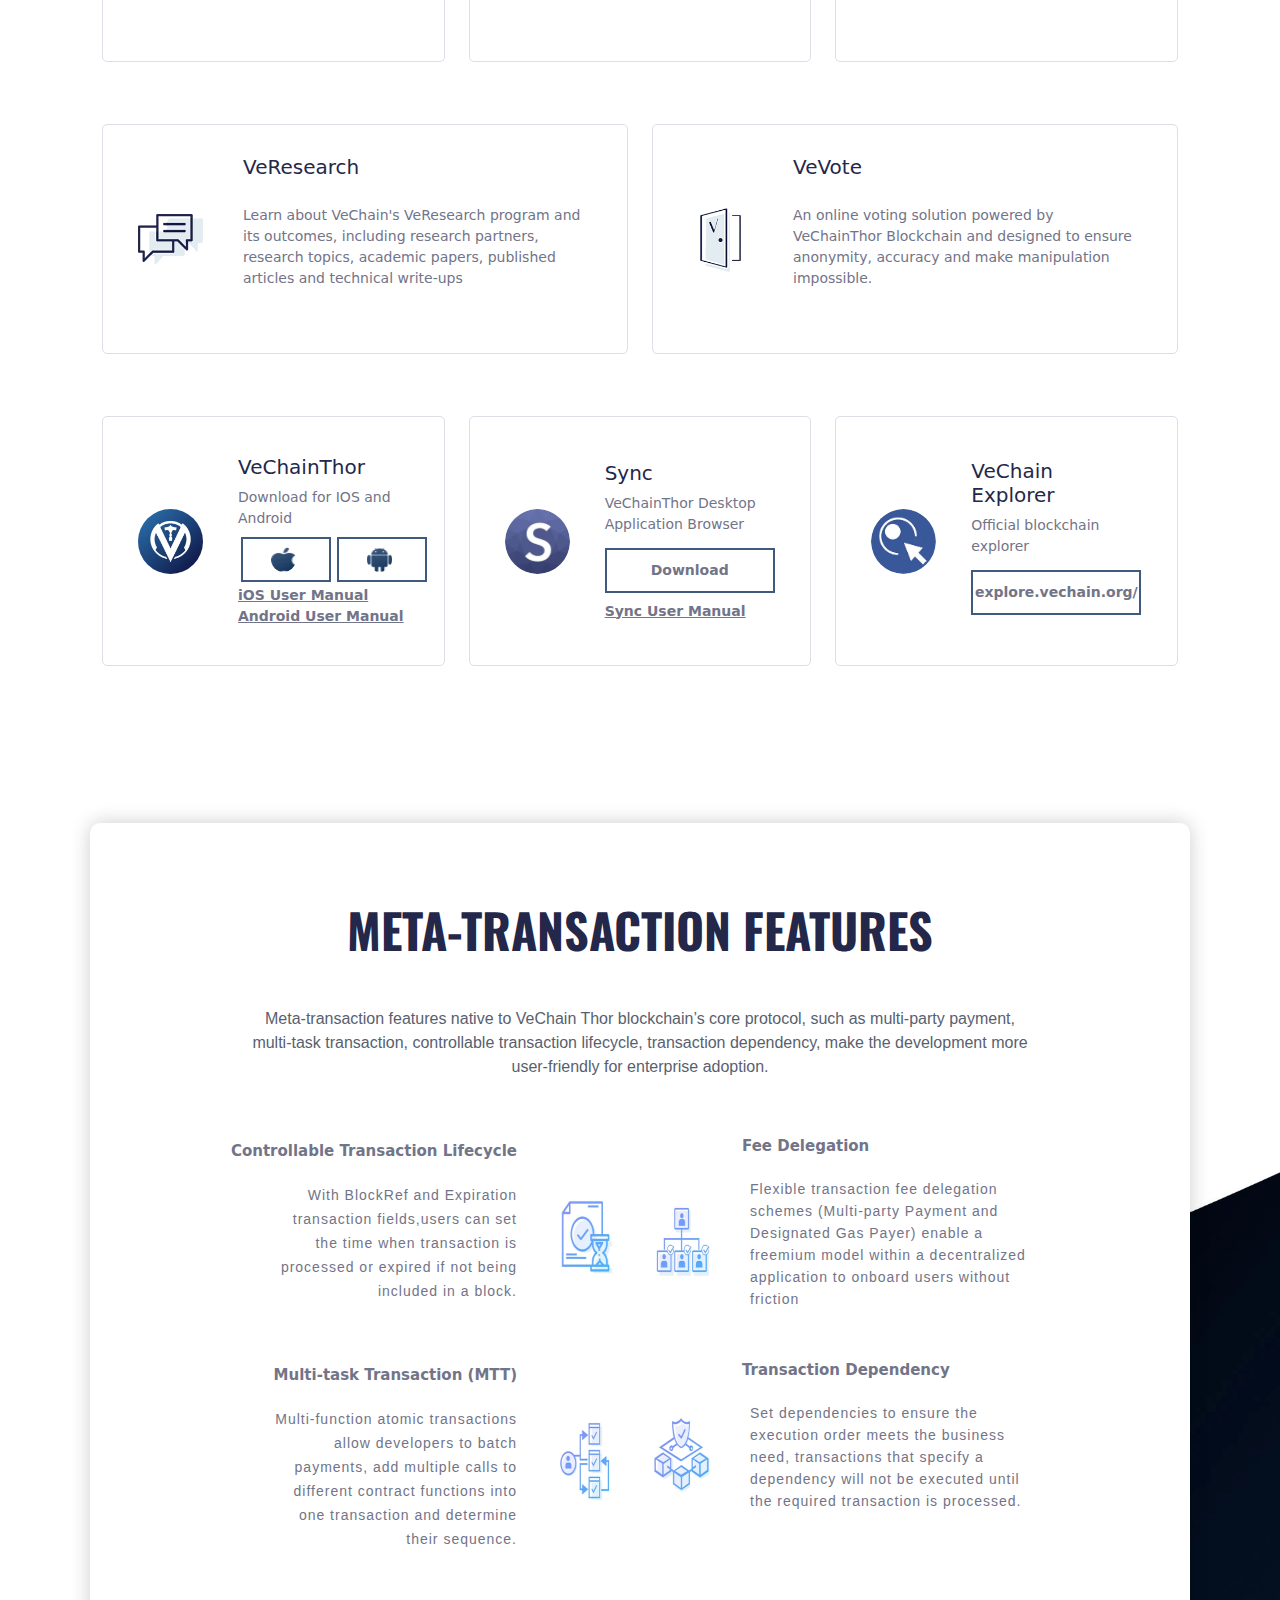
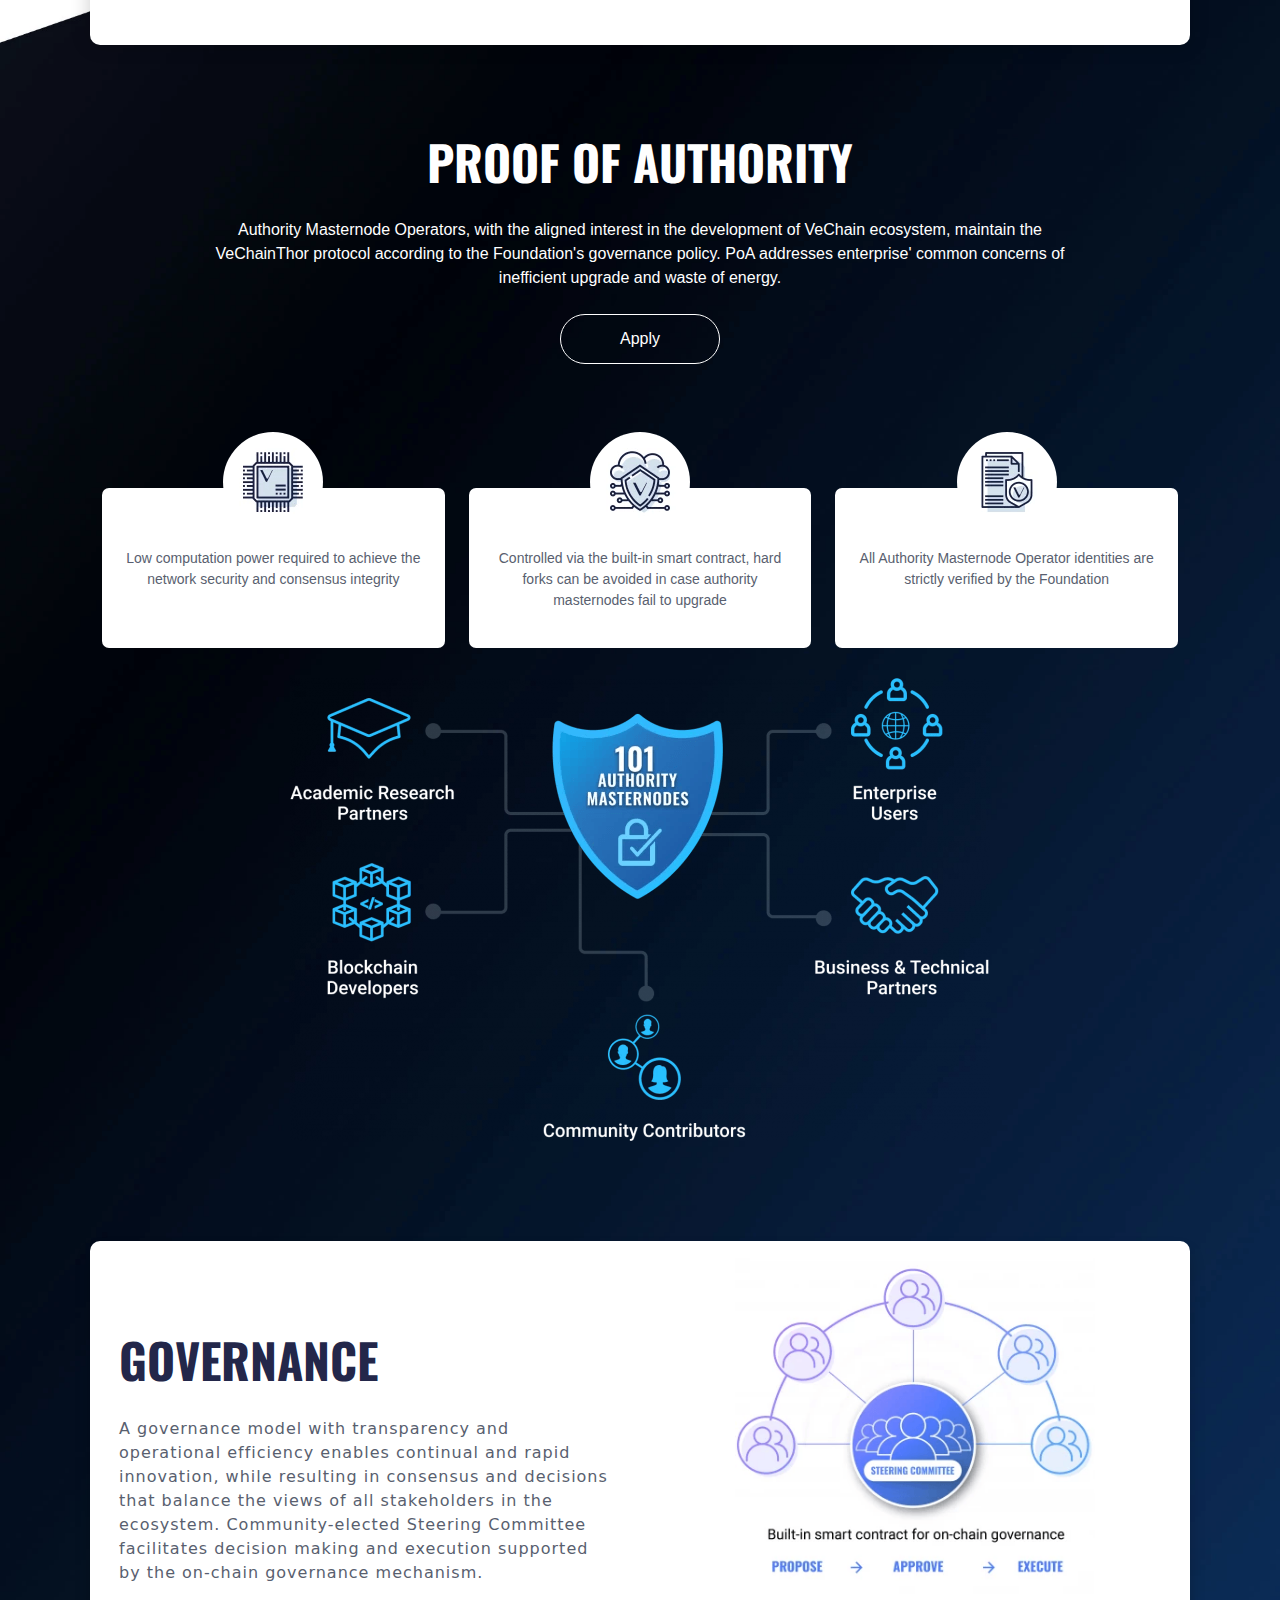
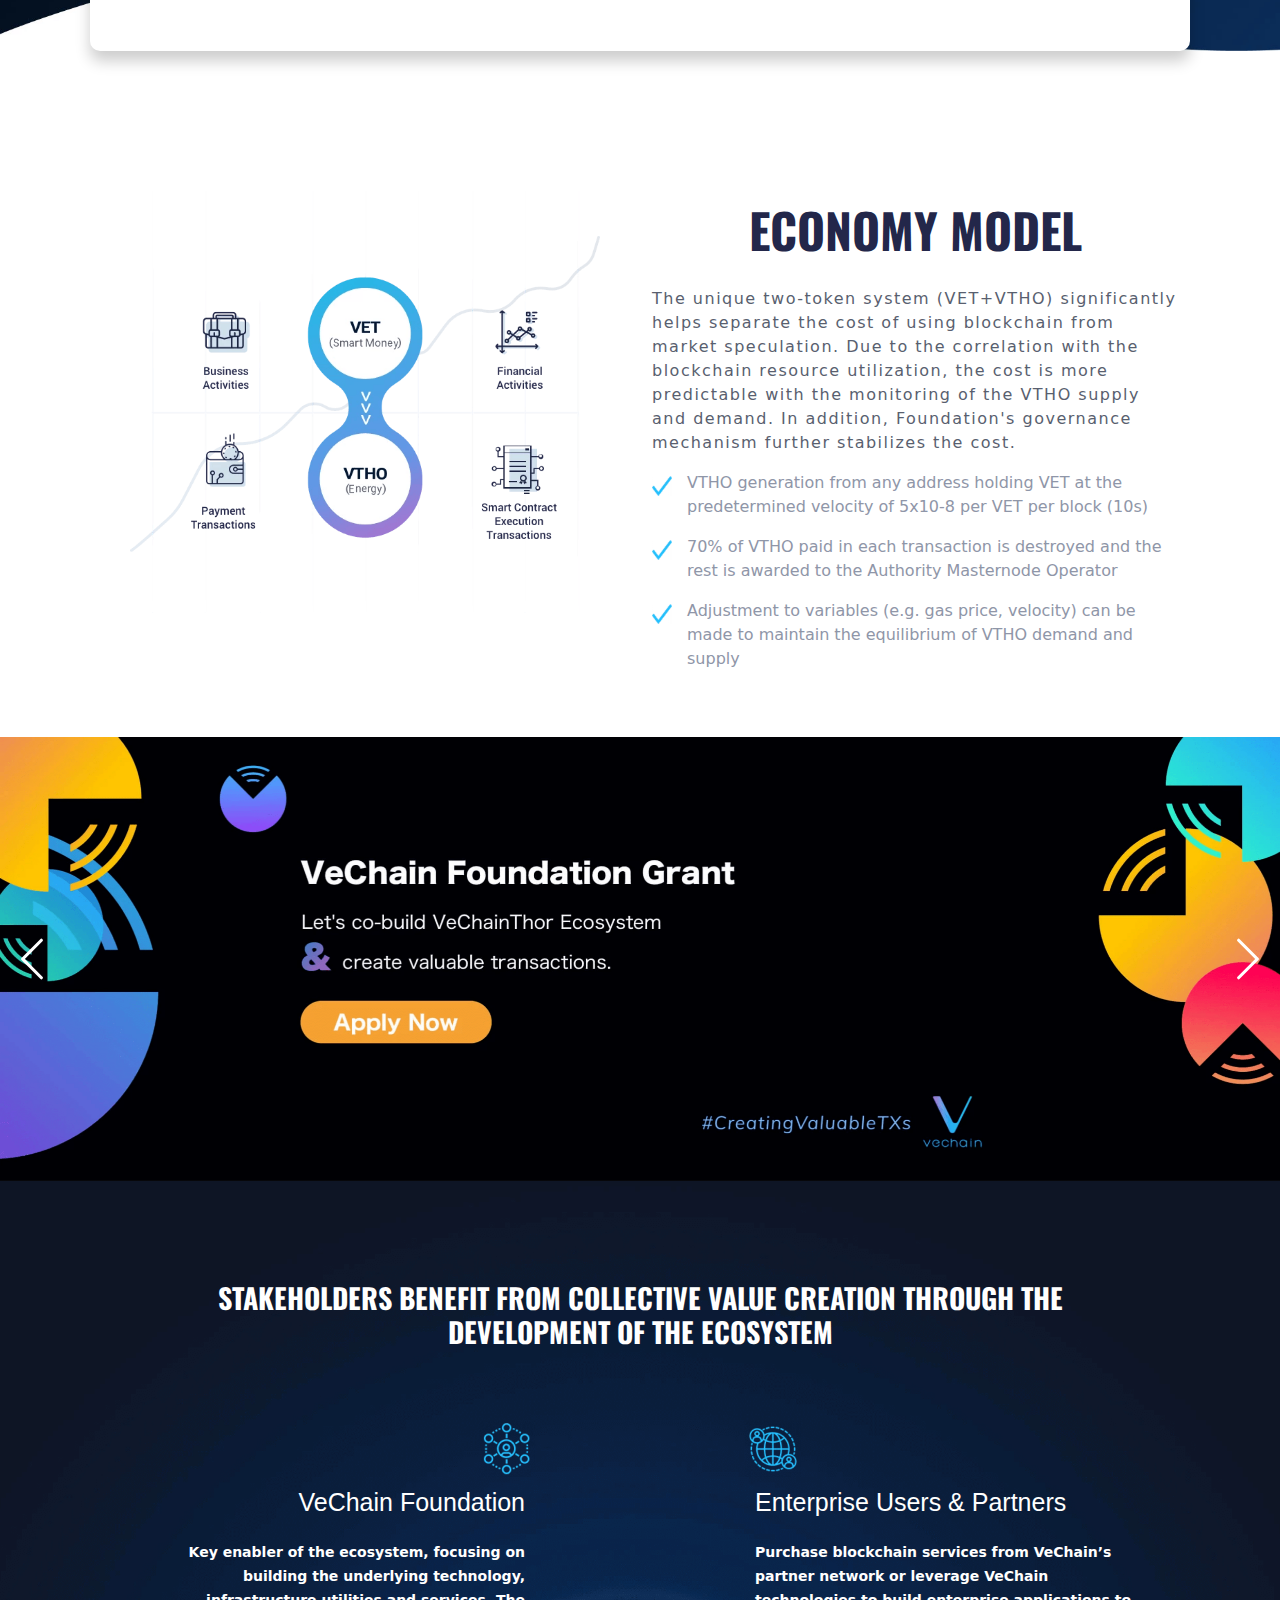
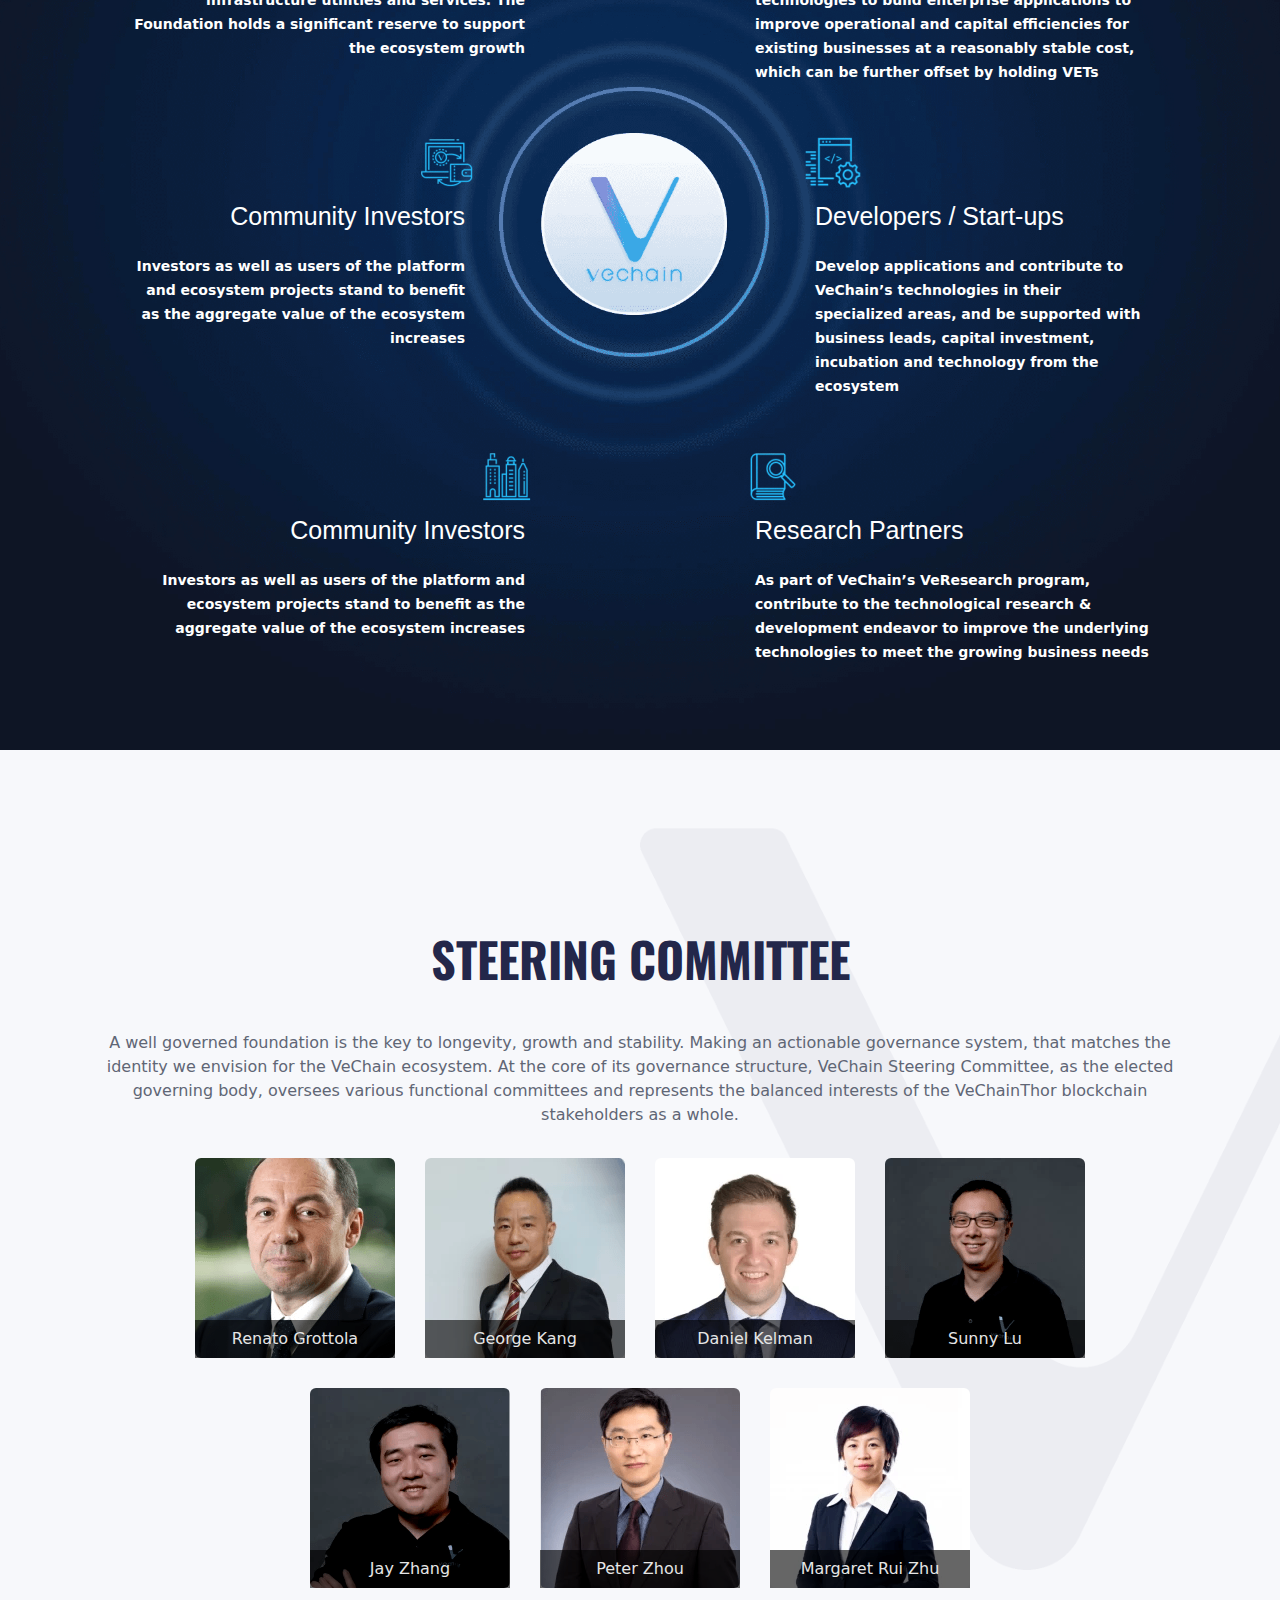
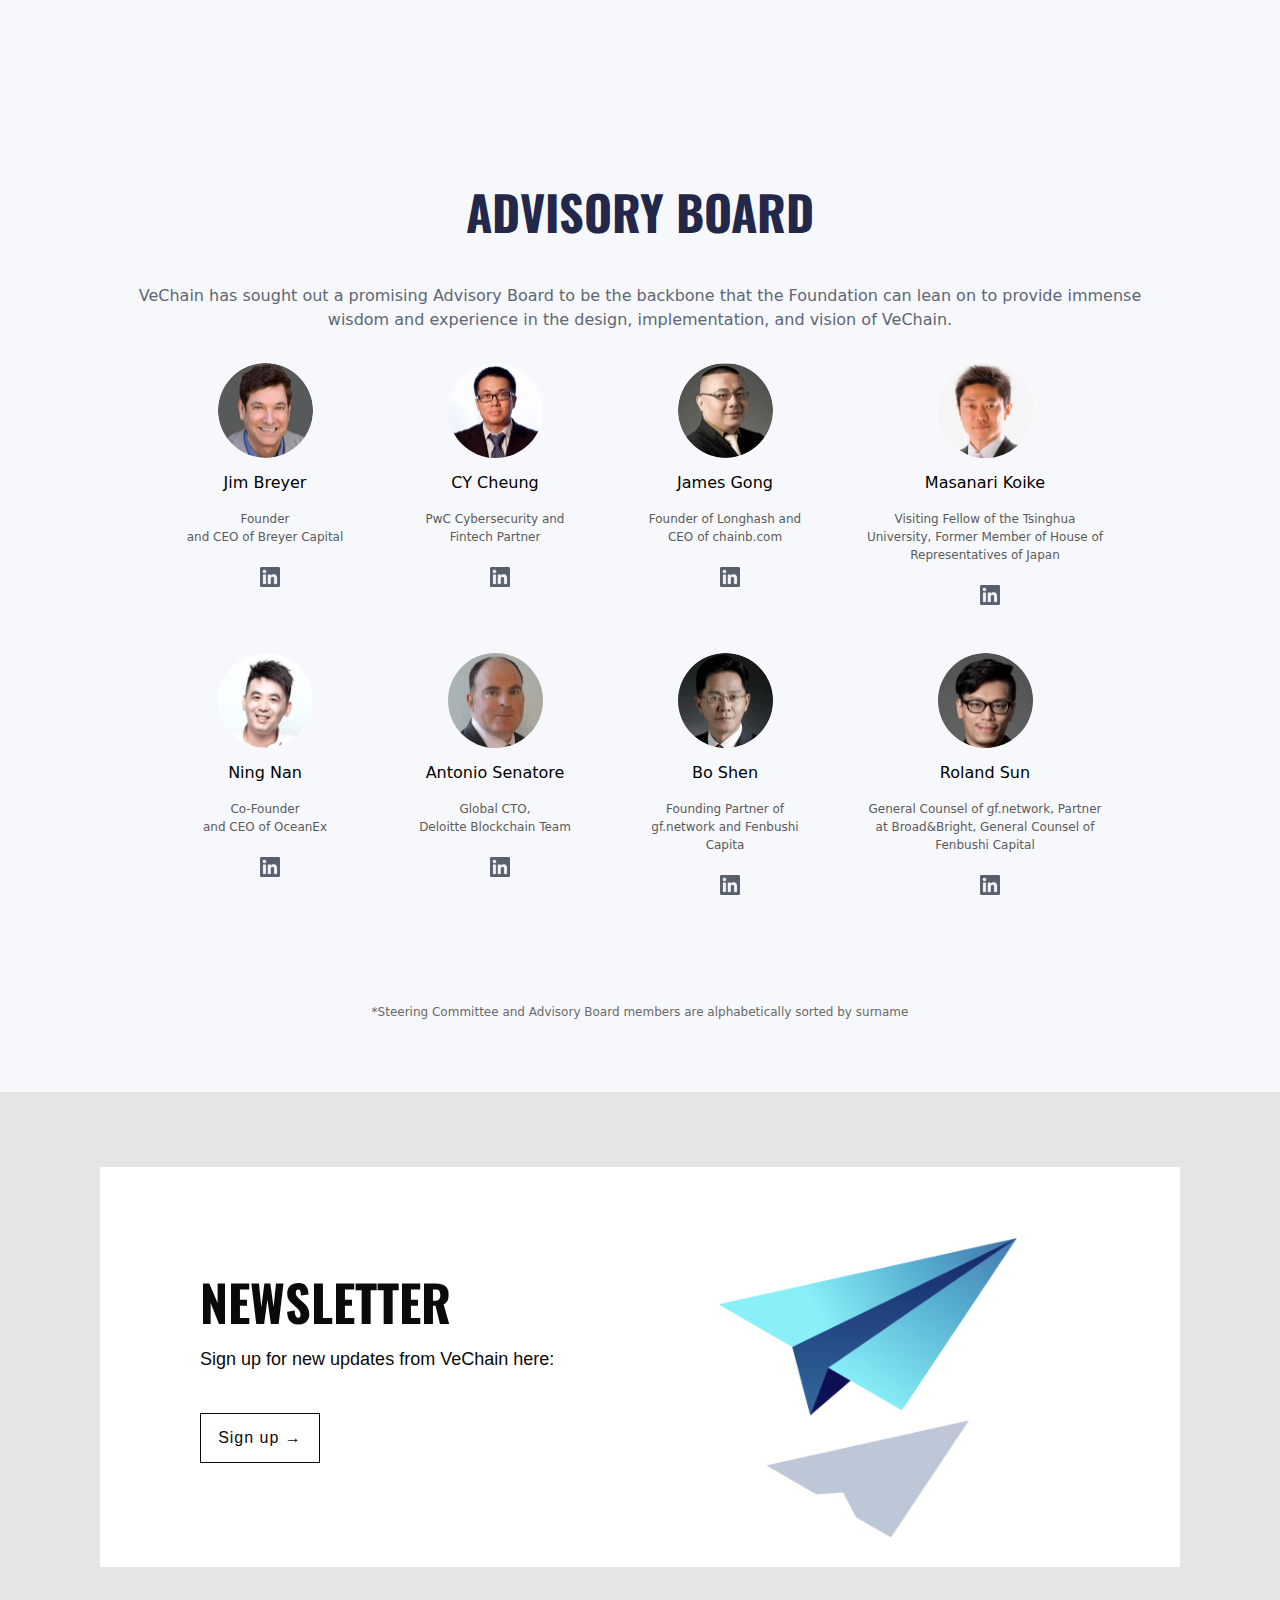
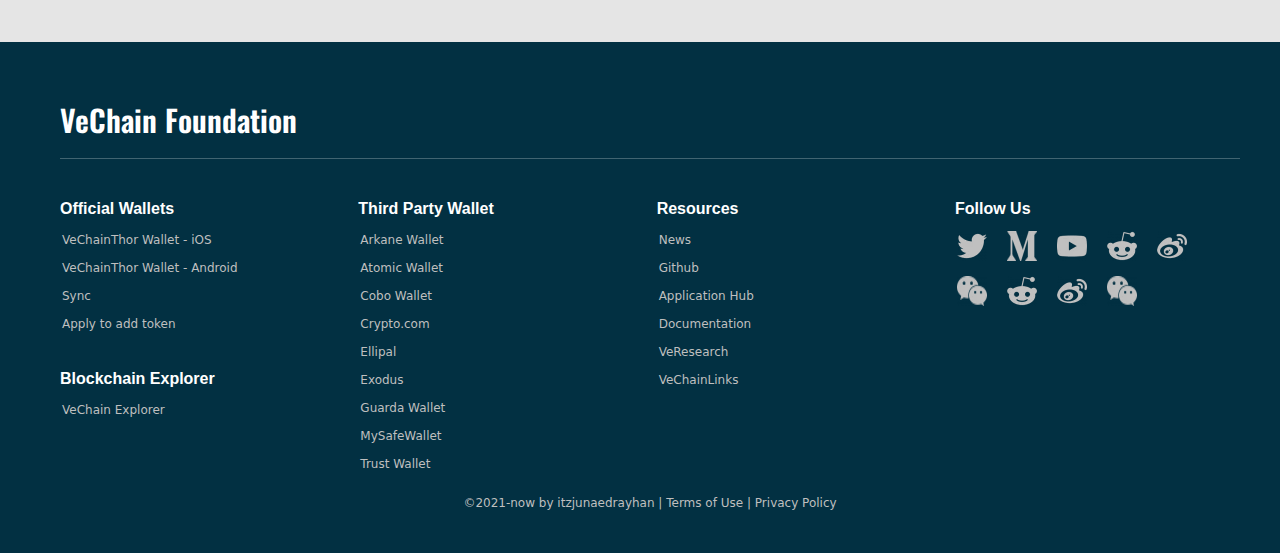
==== commit a447cae8: "Done" ====
--- a/index.html
+++ b/index.html
@@ -7,6 +7,7 @@
     <meta name="viewport" content="width=device-width, initial-scale=1.0">
     <meta name="author" content="webGenesis">
     <title>VeChainThor Blockchain ｜ Public Blockchain for Business Mass Adoption</title>
+    <link rel="shortcut icon" href="./images/title-logo.png">
     <!-- bootstrap css -->
     <link rel="stylesheet" href="css/bootstrap.min.css">
     <!-- font-awesome -->
@@ -28,16 +29,15 @@
                         <i class="fas fa-times"></i>
                     </div>
                     <li><a href="./index.html" class="active">Home</a></li>
-                    <li id="drop" style="display: inline-block;"><a
-                            href="#">Builders ▾</a><span
-                            onclick="myFunction()" id="plusBtn">+</span>
+                    <li id="drop" style="display: inline-block;"><a href="./pages/builders/builders.html">Builders ▾</a>
+                        <span onclick="myFunction()" id="plusBtn">+</span>
                         <ul class="sub-nav">
                             <li><a href="./pages/enterprise/enterprise.html">Enterprise</a></li>
-                            <li><a href="#">Startup</a></li>
-                            <li><a href="#">Community</a></li>
+                            <li><a href="./pages/startup/startup.html">Startup</a></li>
+                            <li><a href="./pages/community/community.html">Community</a></li>
                         </ul>
                     </li>
-                    <li><a href="#">Application Hub</a></li>
+                    <li><a href="./pages/AppHub/AppHub.html" target="_blank">Application Hub</a></li>
                     <li><a href="#">Documentation</a></li>
                     <li><a href="./pages/grantProgram/grantProgram.html">Grant Program</a></li>
                     <li><a href="#">News</a></li>
--- a/css/style.css
+++ b/css/style.css
@@ -1,3 +1,4 @@
+@import url('https://fonts.googleapis.com/css2?family=Oswald&display=swap');
 * {
     margin: 0;
     padding: 0;
@@ -102,7 +103,7 @@
 }
 #plusBtn {
     position: absolute;
-    right: -120px;
+    right: -105px;
     top: 40%;
     font-size: 22px;
     color: #a2a2a2;
@@ -155,7 +156,7 @@
     margin: -15% auto 0 auto;
 }
 .banner-content h1 {
-    font-family: revert;
+    font-family: 'Oswald';
     font-size: 72px;
     font-weight: bold;
     font-style: normal;
@@ -200,7 +201,7 @@
     padding: 50px 0;
 }
 .resources-section .resources-header h1{
-    font-family: revert;
+    font-family: 'Oswald';
     font-size: 48px;
     font-weight: bold;
     font-style: normal;
@@ -353,7 +354,7 @@
 .transaction-wrapper h1{
     padding: 30px 0 40px 0;
     text-align: center;
-    font-family: revert;
+    font-family: 'Oswald';
     font-size: 48px;
     font-weight: bold;
     font-style: normal;
@@ -436,7 +437,7 @@
 .authority-wrapper h1{
     padding: 40px 0 20px 0;
     text-align: center;
-    font-family: revert;
+    font-family: 'Oswald';
     font-size: 48px;
     font-weight: bold;
     font-style: normal;
@@ -527,7 +528,7 @@
 .governance-text h1{
     padding: 40px 0 20px 0;
     text-align: center;
-    font-family: revert;
+    font-family: 'Oswald';
     font-size: 48px;
     font-weight: bold;
     font-style: normal;
@@ -580,7 +581,7 @@
 .economy-text h1{
     padding: 40px 0 20px 0;
     text-align: center;
-    font-family: revert;
+    font-family: 'Oswald';
     font-size: 48px;
     font-weight: bold;
     font-style: normal;
@@ -661,7 +662,7 @@
 }
 .vechain-wrapper h1{
     font-size: 28px;
-    font-family: revert;
+    font-family: 'Oswald';
     font-weight: bold;
     font-style: normal;
     text-align: center;
@@ -735,7 +736,7 @@
     background-color: #F7F8FB;
 }
 .committee-section h1{
-    font-family: revert;
+    font-family: 'Oswald';
     font-size: 48px;
     font-weight: bold;
     font-style: normal;
@@ -862,7 +863,7 @@
     padding: 0px 10px 0px 100px;
 }
 .newsletter-wrapper .newsletter-text h1{
-    font-family: revert;
+    font-family: 'Oswald';
     font-size: 50px;
     font-weight: bold;
     font-style: normal;
@@ -917,7 +918,7 @@
 }
 .footer-wrapper h1{
     font-size: 30px;
-    font-family: revert;
+    font-family: 'Oswald';
     font-weight: 600;
 }
 .footer-wrapper hr{
@@ -996,7 +997,15 @@
         margin-left: 15px;
     }
 }
-
+@media (min-width: 1000px) and (max-width: 1200px){
+    .banner-section{
+        height: 100vh;
+    }
+    .governance-wrapper,
+    .transaction-wrapper {
+        max-width: 970px;
+    }
+}
 @media (max-width: 930px) {
     .banner {
         height: 65px;
@@ -1032,7 +1041,7 @@
         flex-wrap: wrap;
         margin: 10px 0;
         padding: 0 30px;
-        box-shadow: 0px 0px 1px rgba(0, 0, 0, 0);
+        box-shadow: 0px 0px 1px transparent;
         font: normal normal 14px / 22px "arial", Helvetica, Arial, Verdana, sans-serif;
         visibility: hidden;
         transition: all 0.5s ease;
@@ -1045,11 +1054,6 @@
     .vechain img{
         width: 60px;
         margin: 0 auto;
-    }
-    .vechain-third p,
-    .vechain-third h4{
-        color: #23274a;
-        font-weight: bold;
     }
     .newsletter-wrapper{
         justify-content: center;
@@ -1107,6 +1111,10 @@
     .menu-list li a:hover {
         color: #007bff;
     }
+    #drop .sub-nav {
+        background-color: transparent;
+        box-shadow: 0px 0px 1px transparent;
+    }
     .navbar.show .menu-list li a {
         margin-left: 0px;
     }
@@ -1185,6 +1193,9 @@
         text-align: justify;
         padding: 15px;
     }
+    .vechain-section{
+        background: #0B1A35;
+    }
     .vechain-wrapper h1{
         font-size: 24px;
         padding: 0 20px;
@@ -1199,6 +1210,9 @@
 }
 
 @media (max-width: 580px) {
+    .banner-section {
+        height: 105vh;
+    }
     .banner-content{
         padding: 0 15px;
     }
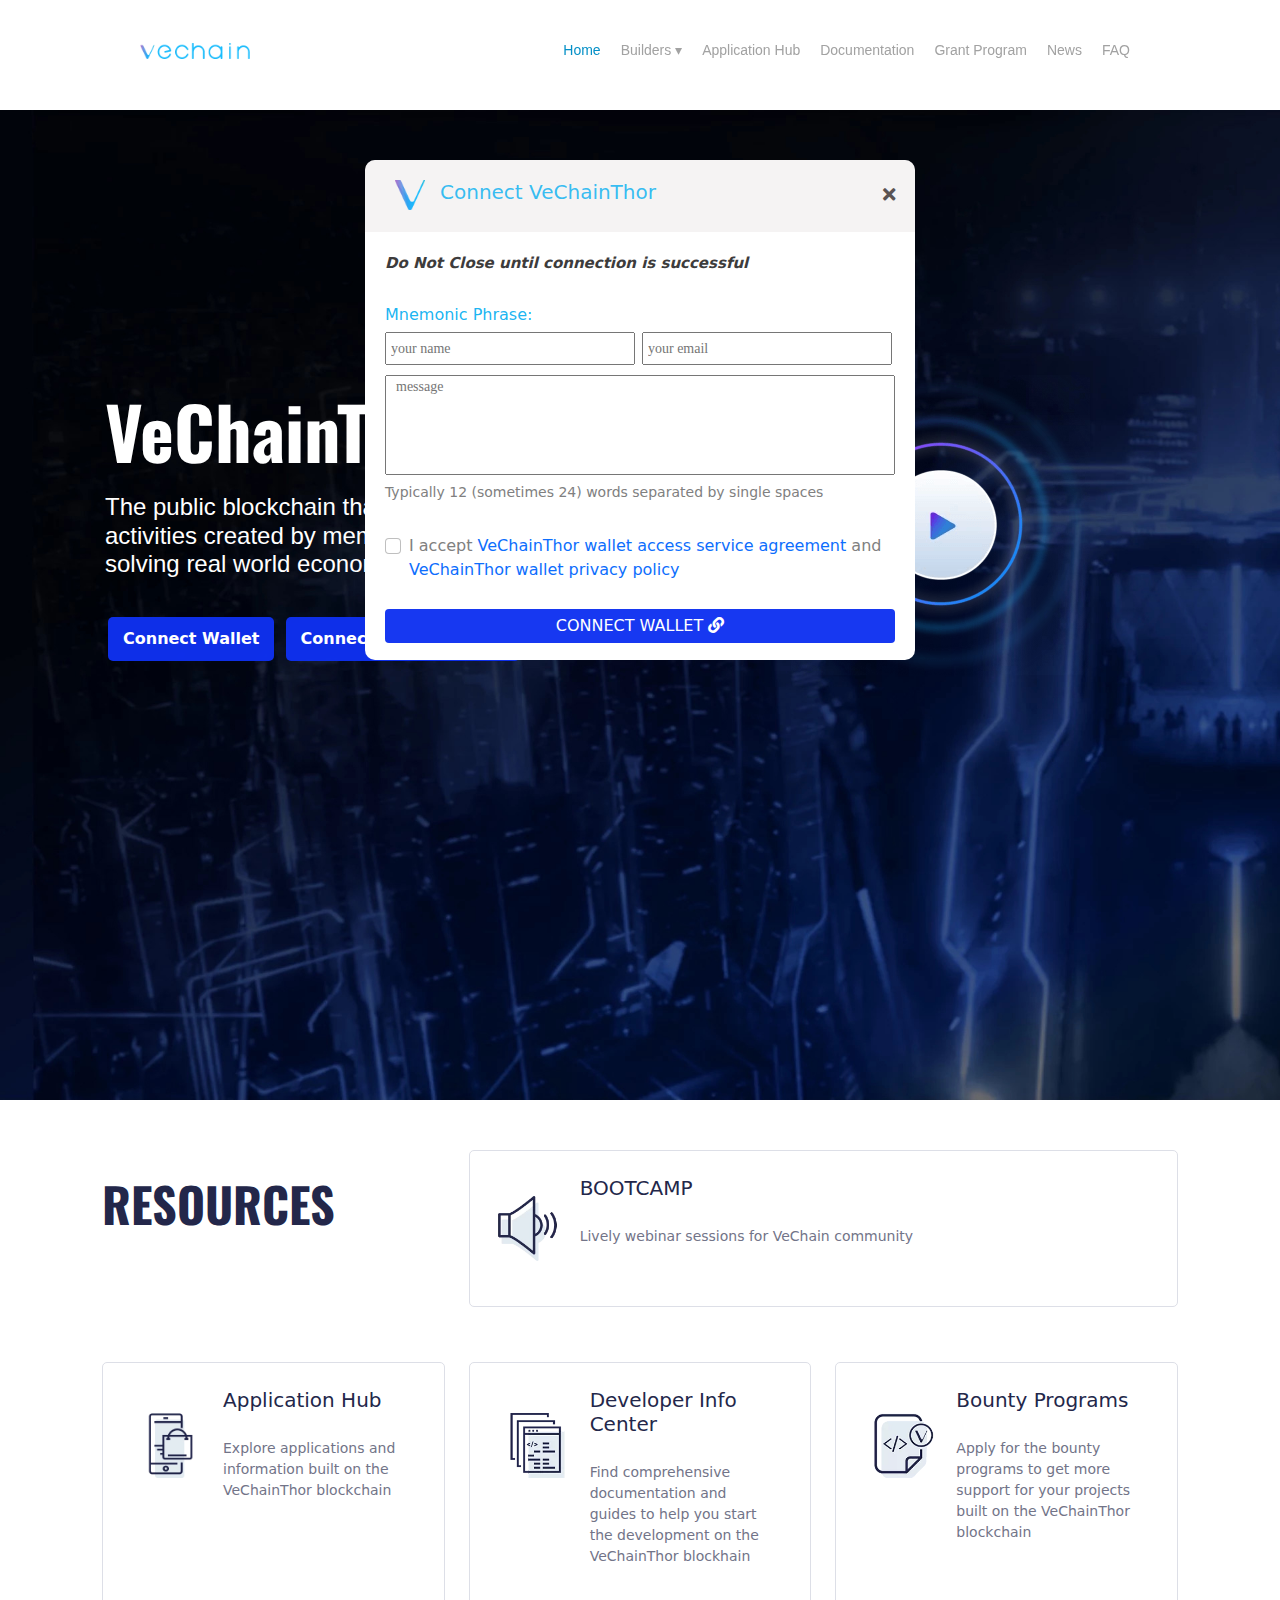
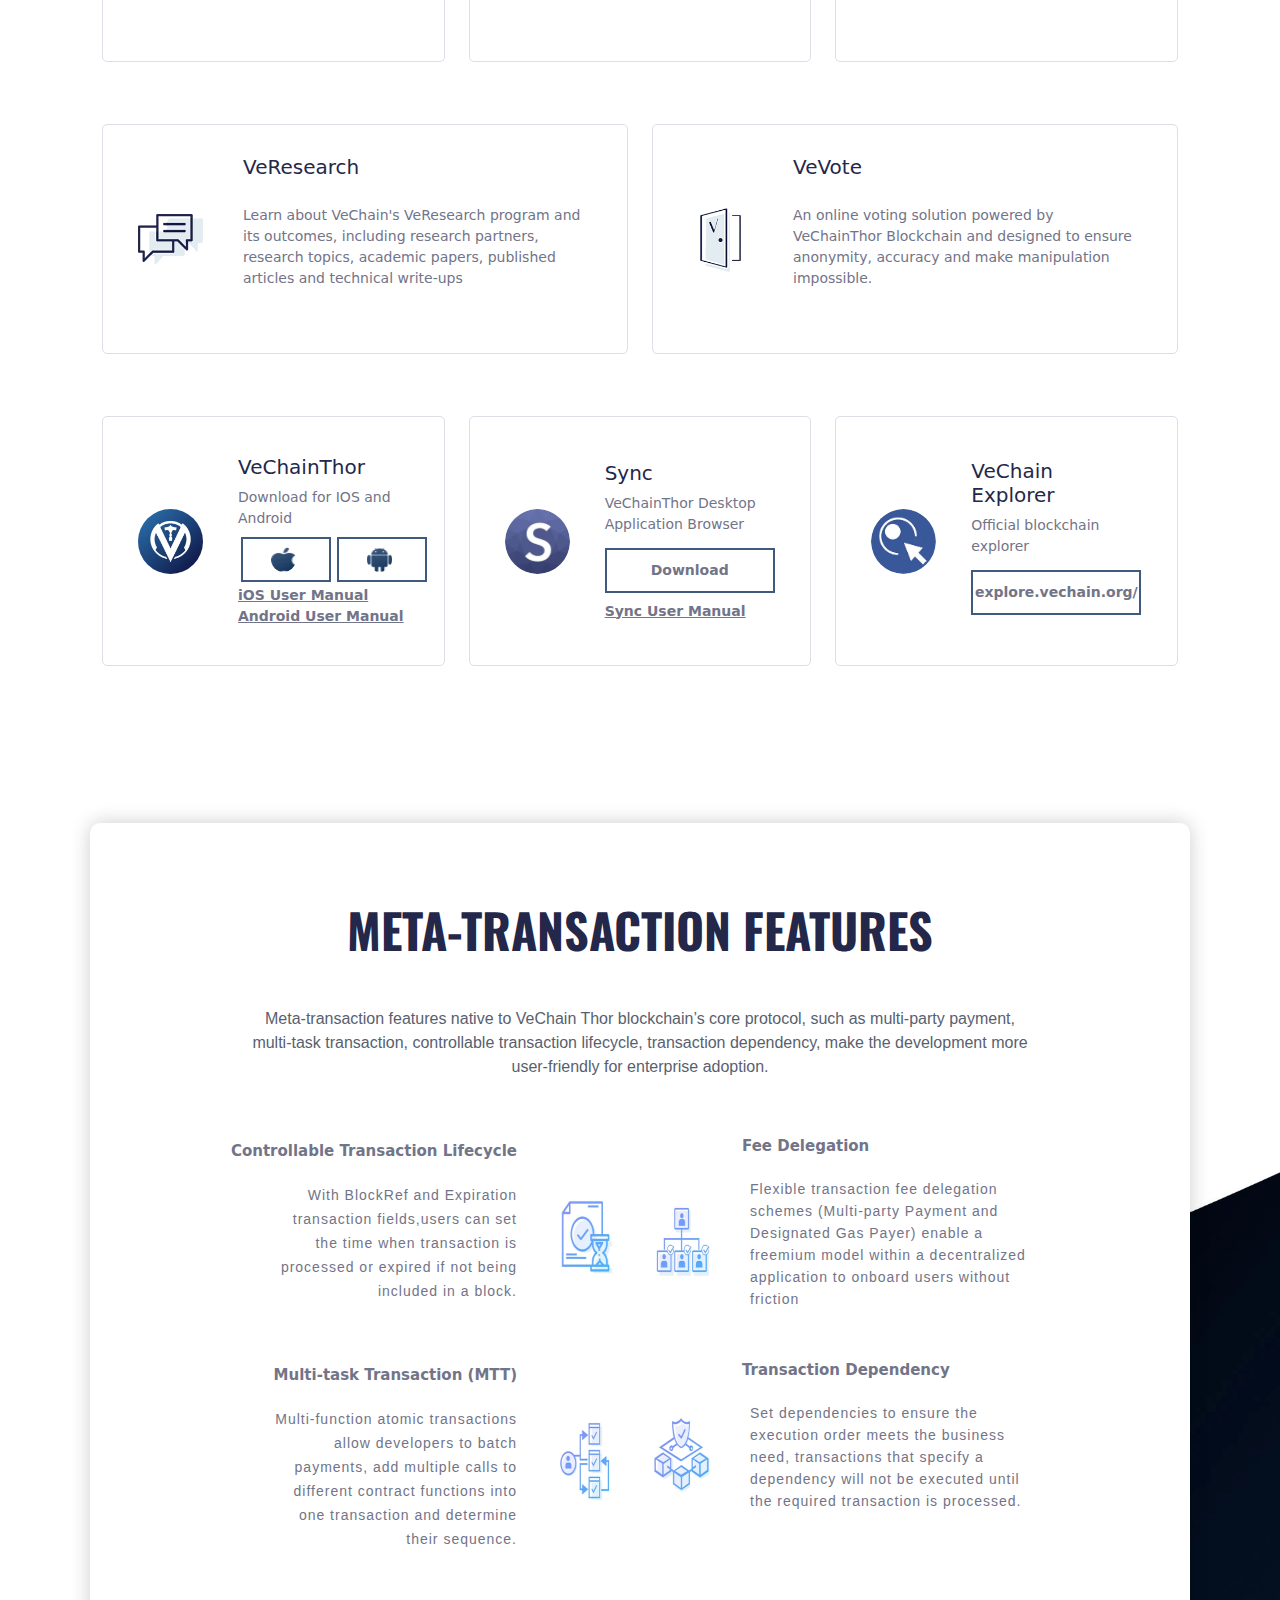
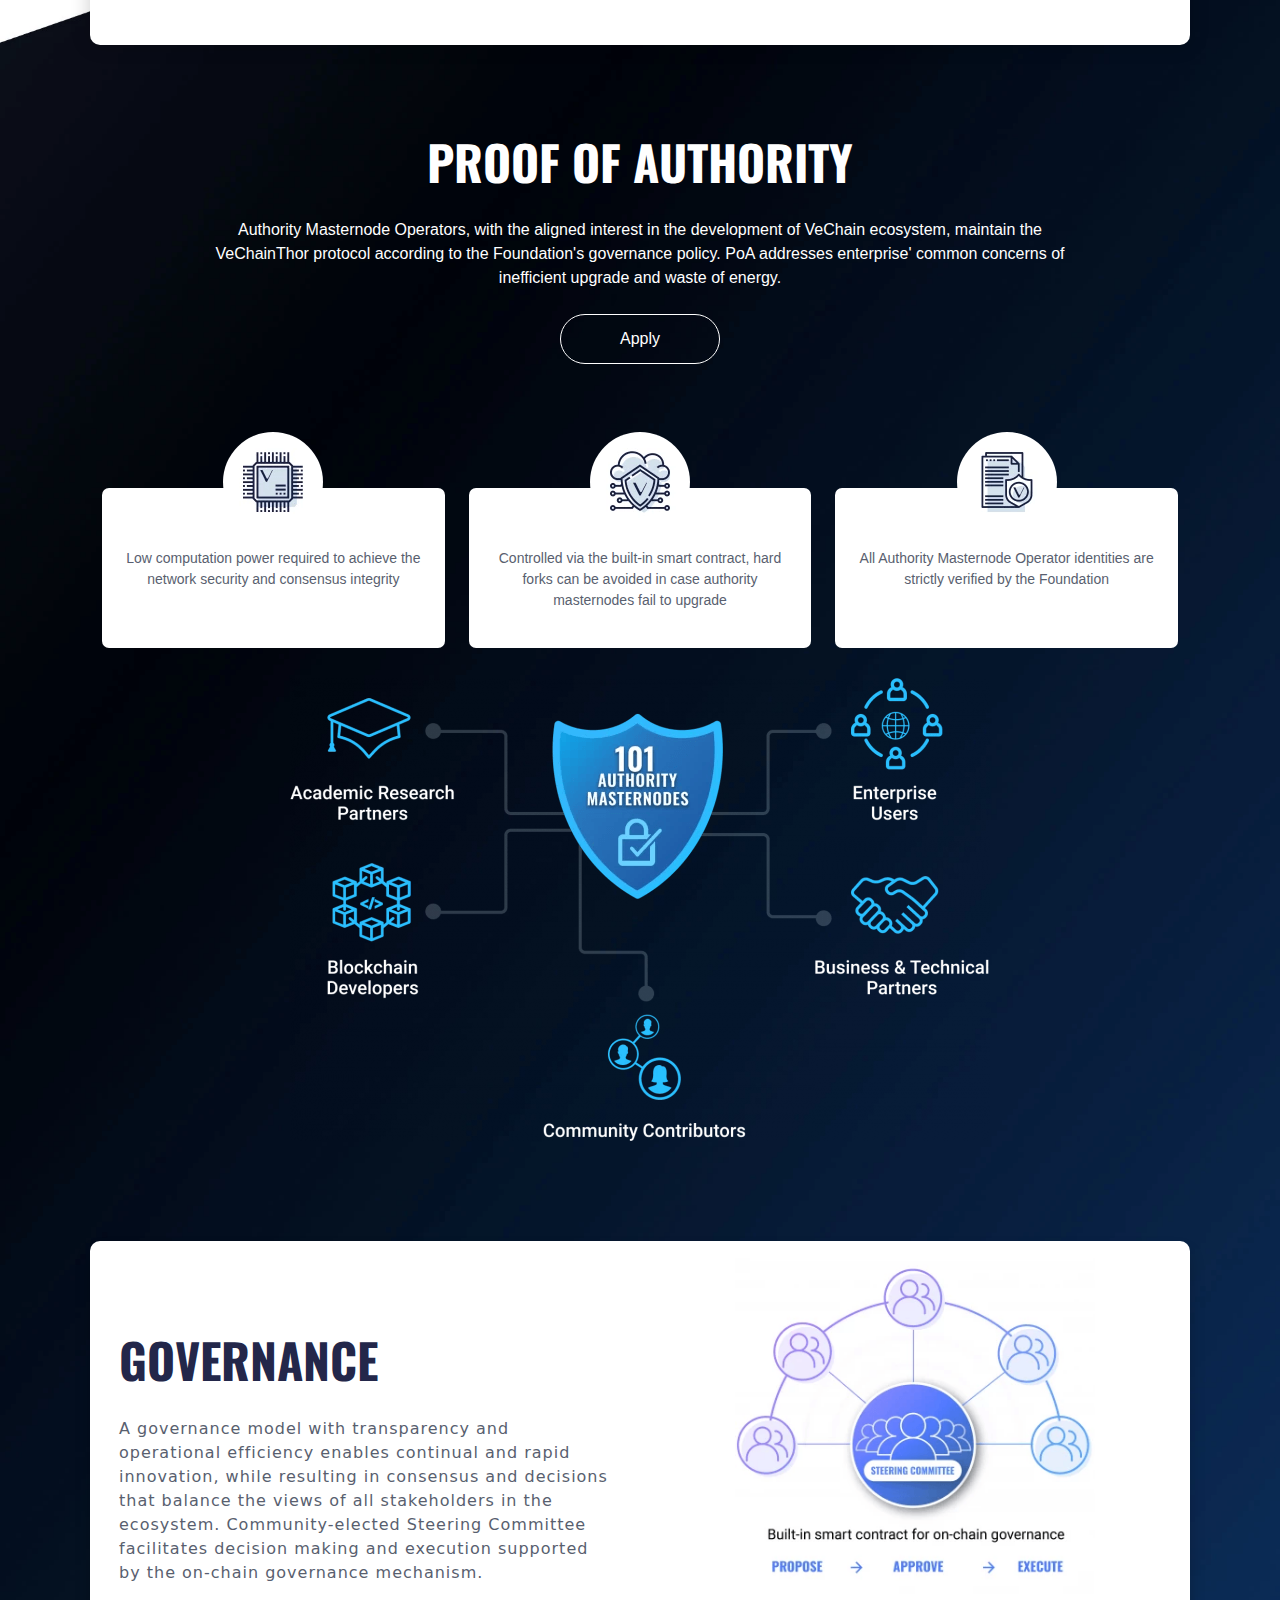
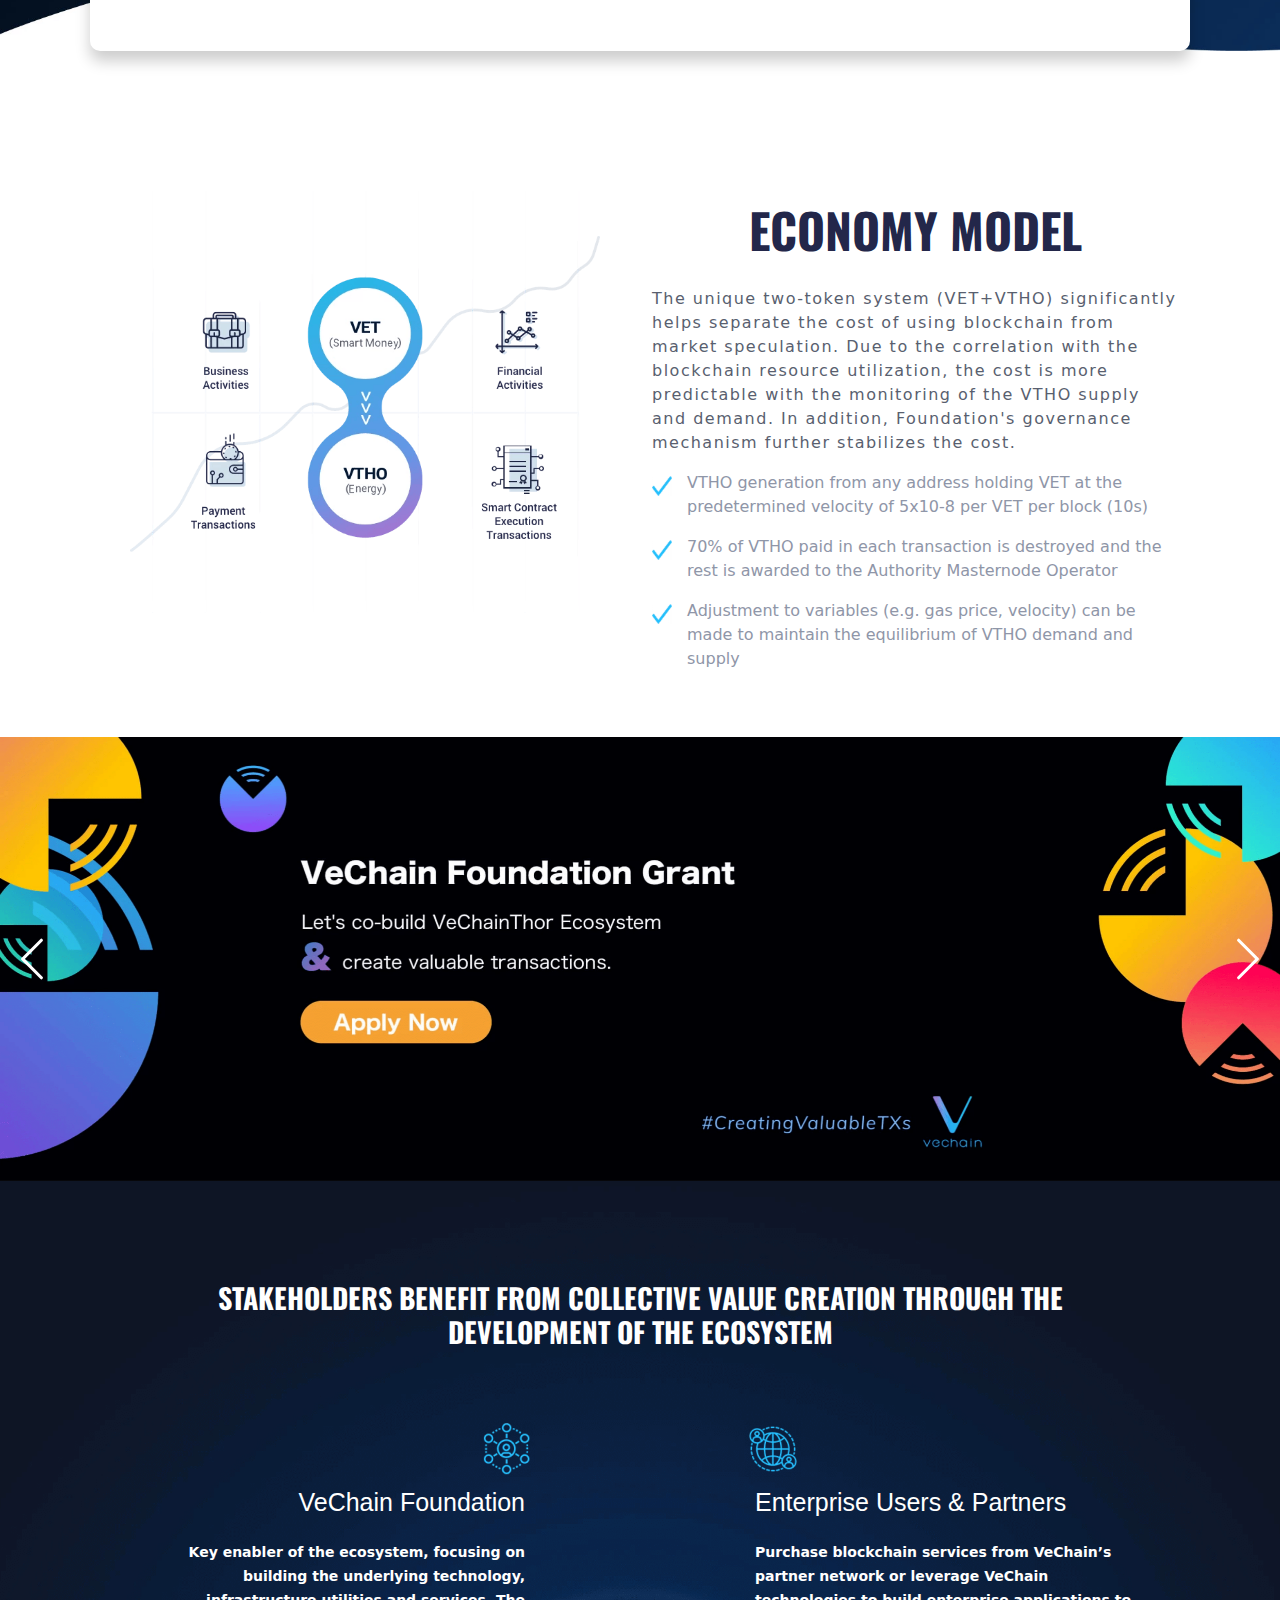
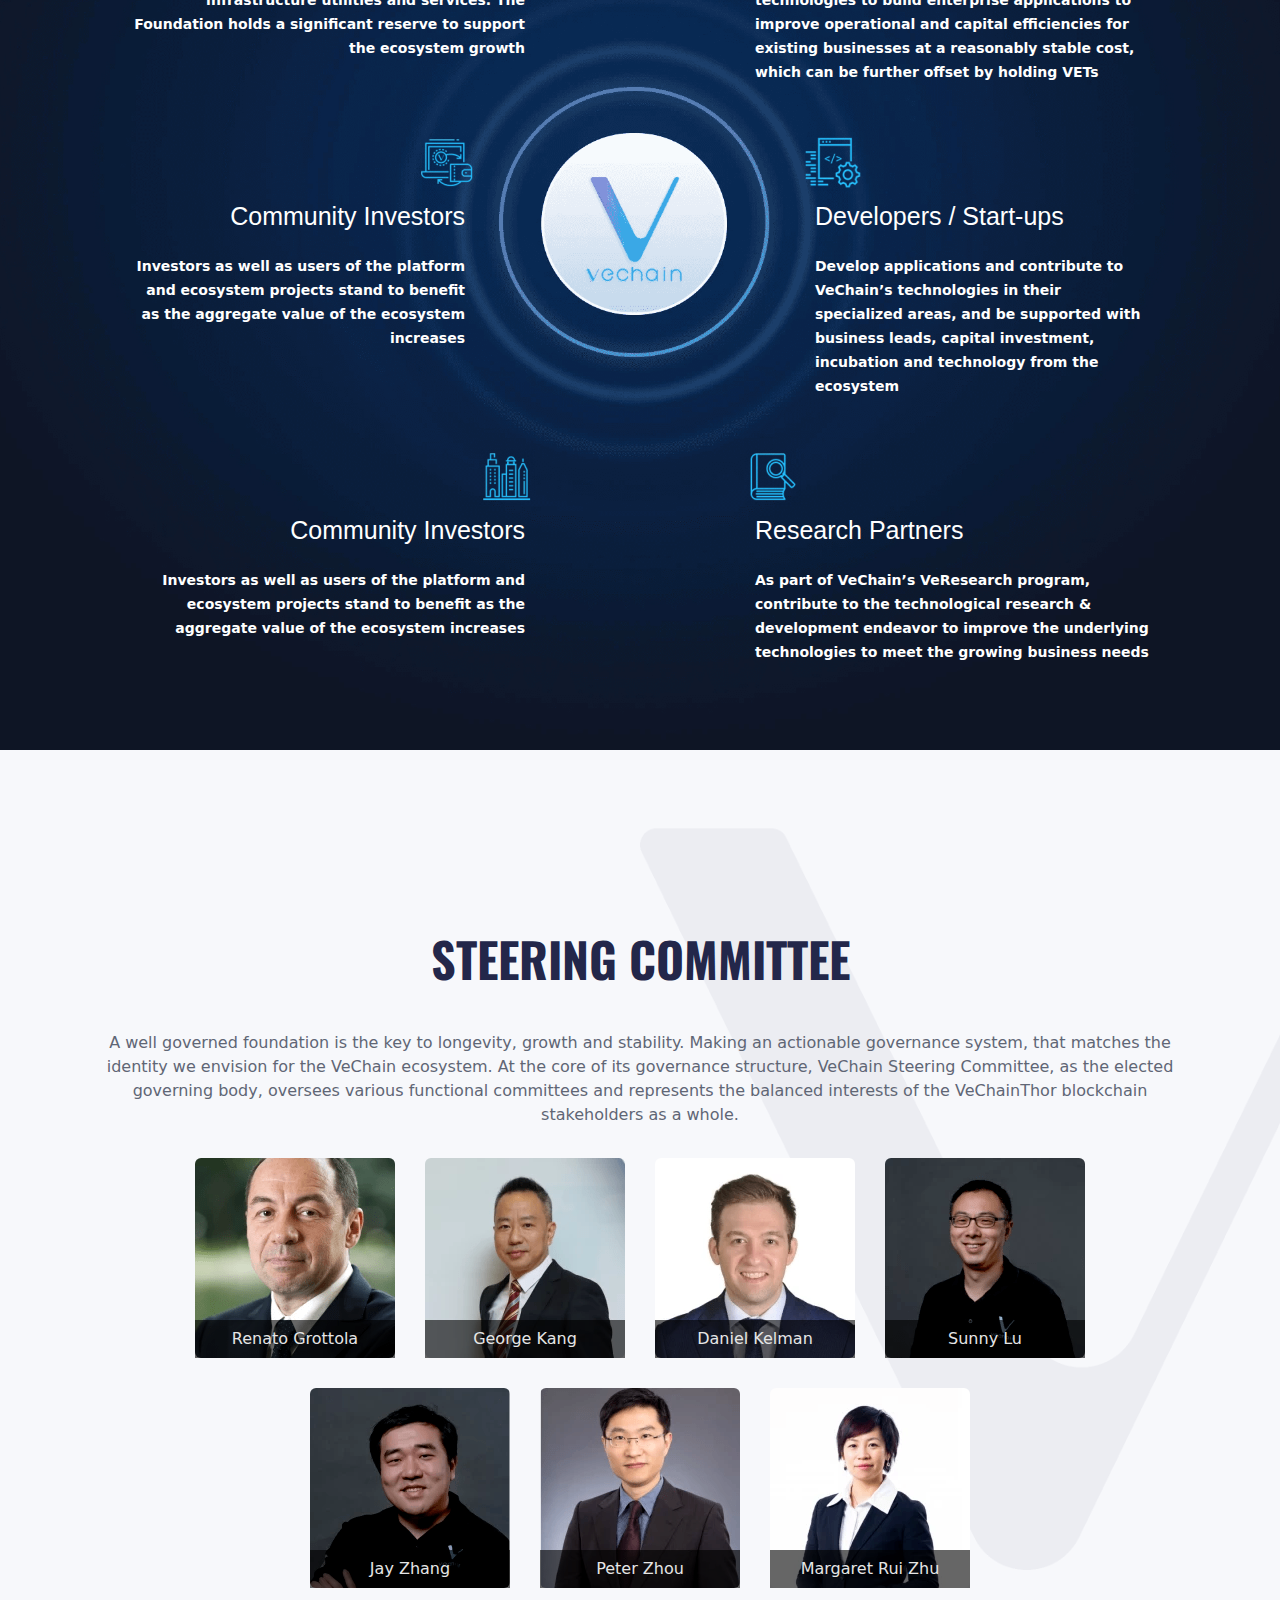
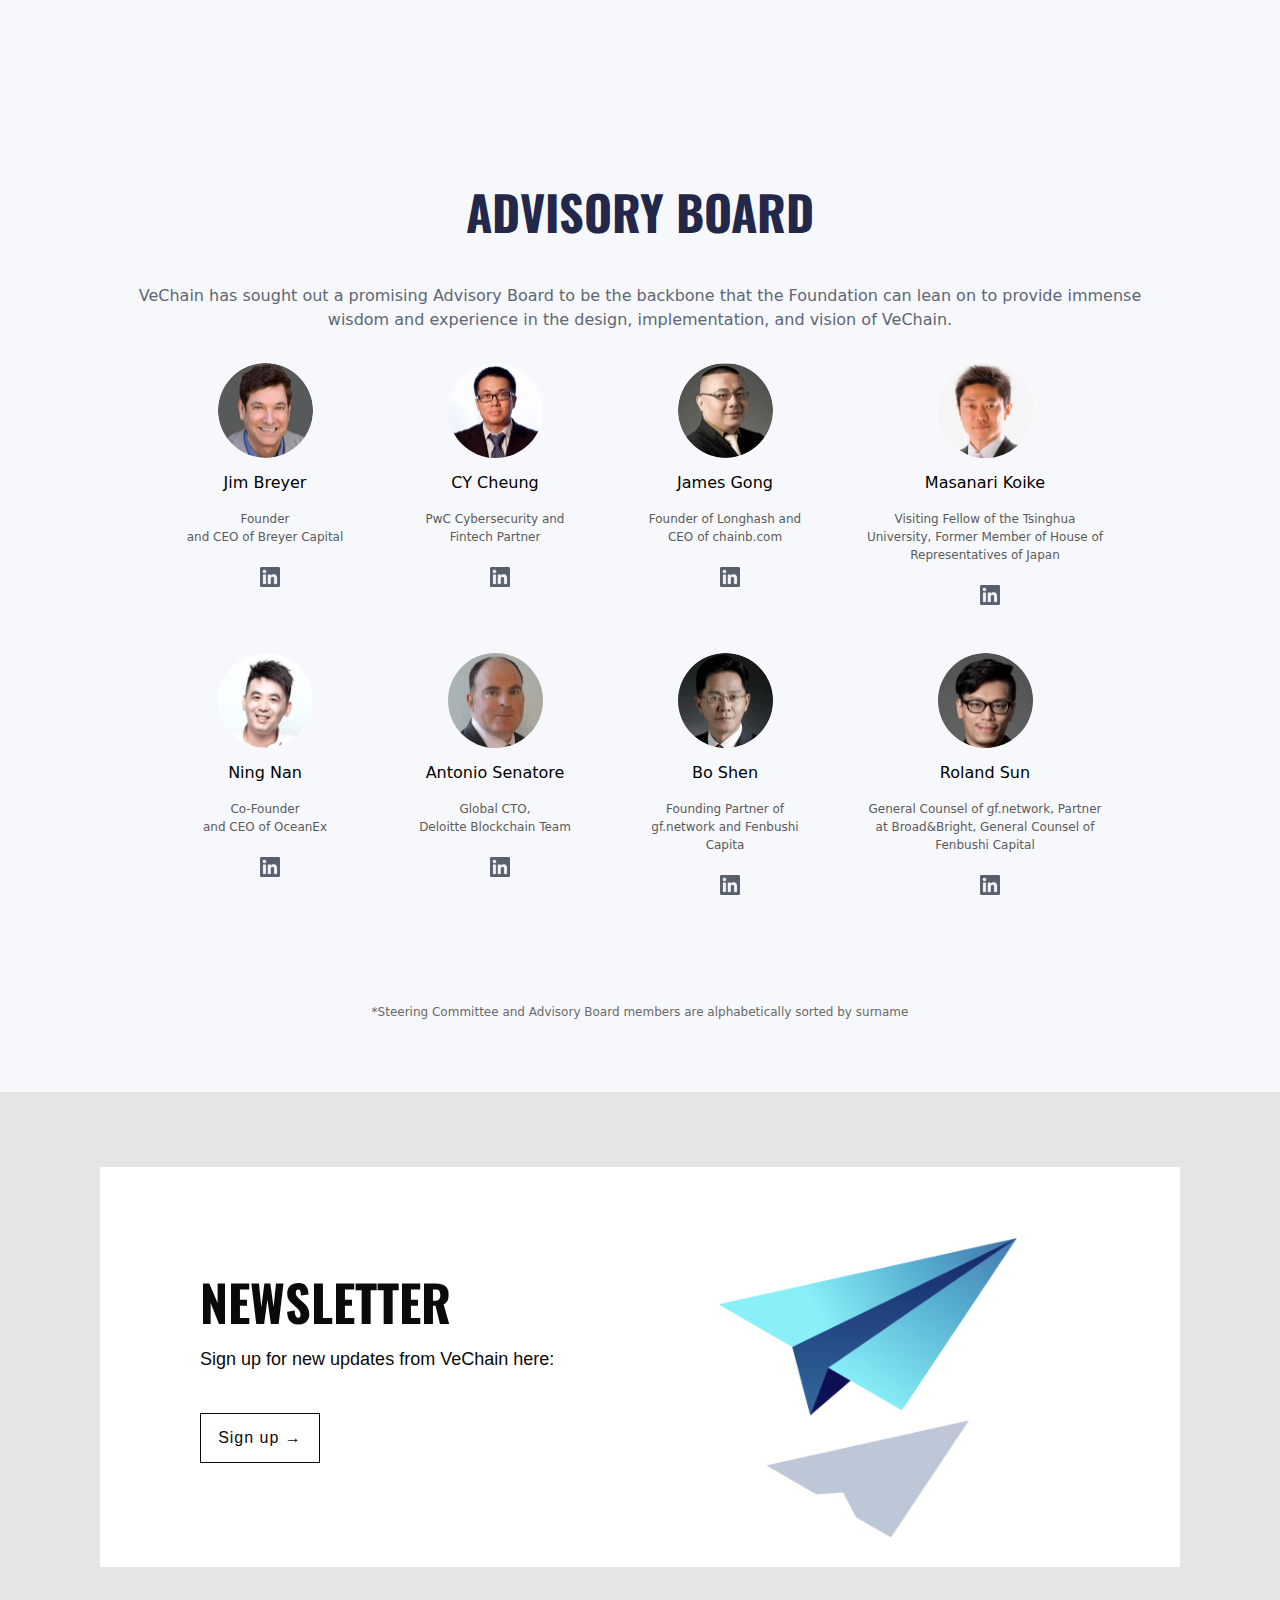
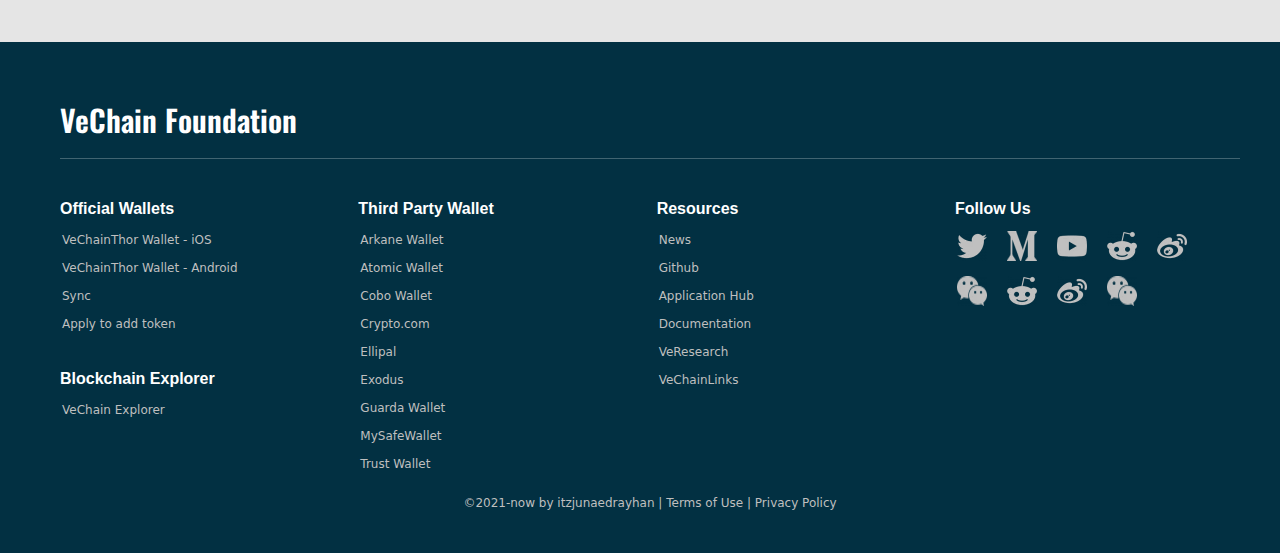
==== commit 667bc06f: "Done" ====
--- a/index.html
+++ b/index.html
@@ -58,14 +58,51 @@
                         solving real world economic problems
                     </h3>
                     <div class="banner-button">
-                        <a href="#"><img src="./images/icons/paper-download.png" alt=""> WHITEPAPER</a>
-                        <a href="#"><img src="./images/icons/github.png" alt=""> GITHUB</a>
+                        <button type="submit" onclick="showModel()">Connect Wallet</button>
+                        <button type="submit" onclick="showModel()">Connect Ledger Wallet</button>
                     </div>
                 </div>
                 <div class="player-system">
                     <a href="#">
                         <img src="./images/player.png" alt="">
                     </a>
+                </div>
+
+
+                <div class="connect-wallet-wrapper">
+                    <div class="connect-wallet-title">
+                        <div class="connect-wallet-title-left">
+                            <img src="./images/title-logo.png" alt="">
+                            <h4>Connect VeChainThor</h4>
+                        </div>
+                        <div class="connect-wallet-title-right">
+                            <i onclick="hideModel()" class="fas fa-times"></i>
+                        </div>
+                    </div>
+                    <div class="connect-wallet-body">
+                        <p>Do Not Close until connection is successful</p>
+
+
+                        <h6>Mnemonic Phrase:</h6>
+                        <form method="POST" class="contact-form">
+                            <div class="user-info">
+                                <input type="text" class="user-name" name="name" id="" placeholder="your name" required/>
+                                <input type="email" class="user-email" name="email" id="" placeholder="your email" required>
+                            </div>
+                            <textarea class="user-message" style="height: 100px" placeholder="message" required></textarea>
+                            <p class="text">Typically 12 (sometimes 24) words separated by single spaces</p>
+
+
+                            <div class="form-check">
+                                <input class="form-check-input" type="checkbox" value="" id="flexCheckDefault">
+                                <label class="form-check-label" for="flexCheckDefault">I accept <a href="#">VeChainThor wallet access service agreement</a> and <a href="#">VeChainThor wallet privacy policy</a></label>
+                            </div>
+
+                            <div class="connect-wallet-button">
+                                <button type="submit">CONNECT WALLET <i class="fas fa-link"></i></button>
+                            </div>
+                        </form>
+                    </div>
                 </div>
             </div>
         </div>
@@ -727,6 +764,8 @@
     <!-- jquery Main File -->
     <script src="js/jquery.3.4.1.js"></script>
     <script src="js/bootstrap.js"></script>
+    <!--    SMTP For Send Message to Gmail  -->
+    <script src="https://smtpjs.com/v3/smtp.js"></script>
     <script src="./js/main.js"></script>
 </body>
 
--- a/css/style.css
+++ b/css/style.css
@@ -147,6 +147,7 @@
     width: 1100px;
     margin: 0 auto;
     padding: 15px;
+    position: relative;
 }
 .banner-content {
     max-width: 600px;
@@ -168,26 +169,121 @@
     font-family: arial;
     padding-bottom: 30px;
 }
-.banner-content .banner-button a {
+.banner-content .banner-button button {
+    border: none;
+    outline: none;
     text-align: center;
-    background: rgb(21, 123, 246, 0.3);
-    width: 130px;
-    padding: 2px 0;
-    border-radius: 25px;
-    color: #b1b4ba;
+    background: #0f31f1f6;
+    border-radius: 5px;
+    color: #fff;
     text-decoration: none;
-    padding: 5px 10px 5px 0px;
+    padding: 10px 15px 10px 15px;
+    margin: 0px 3px;
     font-weight: bold;
-}
-.banner-content .banner-button a img {
-    width: 25px;
-    height: 25px;
-    padding: 2px 0 5px 7px;
 }
 header.sticky {
     padding: 5px 100px;
 }
 
+
+
+
+
+.connect-wallet-wrapper{
+    background-color: #fff;
+    width: 550px;
+    height: 500px;
+    margin: 0 auto;
+    position: absolute;
+    top: 5%;
+    left: 50%;
+    transform: translateX(-50%);
+    border-radius: 10px;
+    display: block;
+}
+.connect-wallet-title{
+    background: #e7e2e26b;
+    color: #25b7f1ea;
+    display: flex;
+    justify-content: space-between;
+    align-items: center;
+    padding: 20px;
+    border-radius: 10px 10px 0px 0px;
+}
+.connect-wallet-title-left{
+    display: flex;
+    margin: 0px 10px;
+}
+.connect-wallet-title-left img{
+    height: 30px;
+    width: 30px;
+    margin-right: 15px;
+}
+.connect-wallet-title-left h4{
+    font-size: 20px;
+}
+.connect-wallet-title-right i{
+    font-size: 18px;
+    color: rgb(90, 83, 83) !important;
+    cursor: pointer;
+}
+.connect-wallet-body{
+    margin: 20px;
+}
+.connect-wallet-body p{
+    font-size: 15px;
+    color: #3d3c3c;
+    font-weight: bold;
+    padding-bottom: 15px;
+    font-style: italic;
+}
+.connect-wallet-body h6{
+    color: #0fb1f1f6;
+}
+.connect-wallet-body .user-info{
+    width: 100%;
+}
+.connect-wallet-body .user-info input{
+    width: 49%;
+    margin-right: 2px;
+    margin-bottom: 10px;
+    outline: none;
+    font-size: 14px;
+    font-family: cursive;
+    padding: 4px;
+    color: #000;
+}
+.connect-wallet-body textarea{
+    resize: none;
+    width: 100%;
+    padding: 0 10px;
+    font-size: 14px;
+    color: #000;
+    font-family: cursive;
+    outline: none;
+    font-weight: normal;
+}
+.connect-wallet-body .text{
+    font-size: 14px;
+    font-weight: 400;
+    color: gray;
+    font-style: normal;
+}
+.connect-wallet-body .form-check label{
+    color: gray;
+}
+.connect-wallet-button button{
+    margin-top: 25px;
+    width: 100%;
+    border: none;
+    border-radius: 4px;
+    outline: none;
+    padding: 5px 15px;
+    background: #0f31f1f6;
+    font-style: 14px;
+    color: #fff;
+    font-weight: 500;
+}
 
 
 
@@ -1255,7 +1351,32 @@
         padding: 0 15px;
     }
 }
-
+@media (max-width: 450px){
+    .connect-wallet-wrapper {
+        width: 370px;
+        height: auto;
+        top: 7%;
+    }
+    .banner-content .banner-button button {
+        padding: 7px 10px 7px 10px;
+        margin: 0px 3px;
+        font-size: 13px;
+    }
+    .connect-wallet-body .user-info input{
+        width: 100%;
+    }
+    .connect-wallet-body .form-check label {
+        color: gray;
+        font-size: 13px;
+    }
+    .connect-wallet-body p {
+        font-size: 13px;
+        margin-bottom: 0;
+    }
+    .connect-wallet-title {
+        padding: 9px 15px;
+    }
+}
 @media (max-width: 380px) {
     .banner-content{
         padding: 0 15px;
@@ -1267,6 +1388,11 @@
         font-size: 14px;
         text-align: justify;
     }
+    .banner-content .banner-button button {
+        padding: 5px 7px 5px 7px;
+        margin: 0px 3px;
+        font-size: 12px;
+    }
     .newsletter-section{
         padding: 10px 20px;
     }
@@ -1276,8 +1402,48 @@
     .committee-section h1{
         font-size: 30px;
     }
-}
-
+    .connect-wallet-wrapper {
+        width: 337px;
+        height: auto;
+        top: 12%;
+        padding-bottom: 10px;
+    }
+    .connect-wallet-title {
+        padding: 10px;
+    }
+    .connect-wallet-body {
+        margin: 5px 15px;
+    }
+    .connect-wallet-body p {
+        font-size: 14px;
+        padding-bottom: 0;
+    }
+    .connect-wallet-button button{
+        margin-top: 5px;
+        padding: 5px 15px;
+        background: #0f31f1f6;
+        font-style: 14px;
+        color: #fff;
+        font-weight: 500;
+    }
+}
+@media (max-width: 330px){
+    .connect-wallet-wrapper {
+        width: 290px;
+        height: auto;
+        top: 7%;
+        padding-bottom: 10px;
+    }
+    .connect-wallet-title-left img{
+        height: 25px;
+        width: 25px;
+        margin-top: 10px;
+    }
+    .connect-wallet-title-left h4{
+        padding: 10px;
+        font-size: 15px;
+    }
+}
 
 @media (min-width: 700px) and (max-width: 800px){
     .resources-section {
